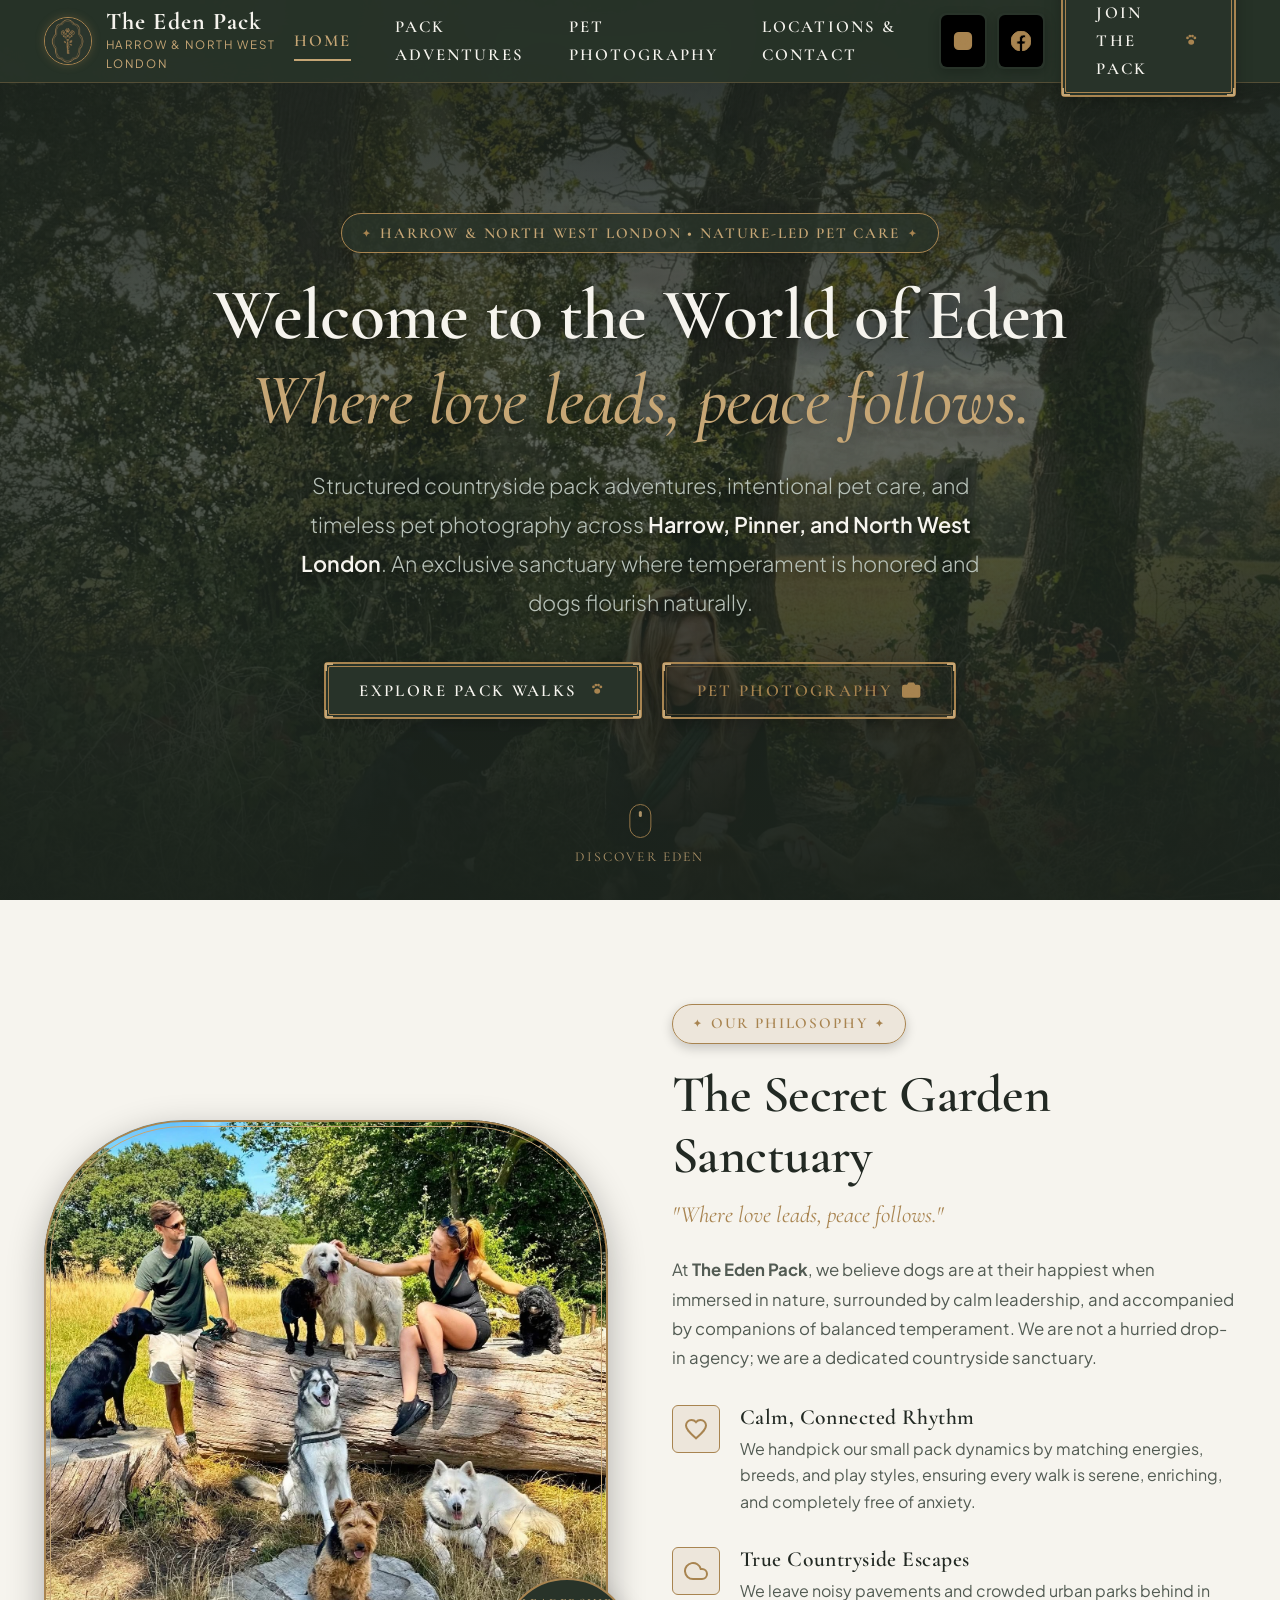
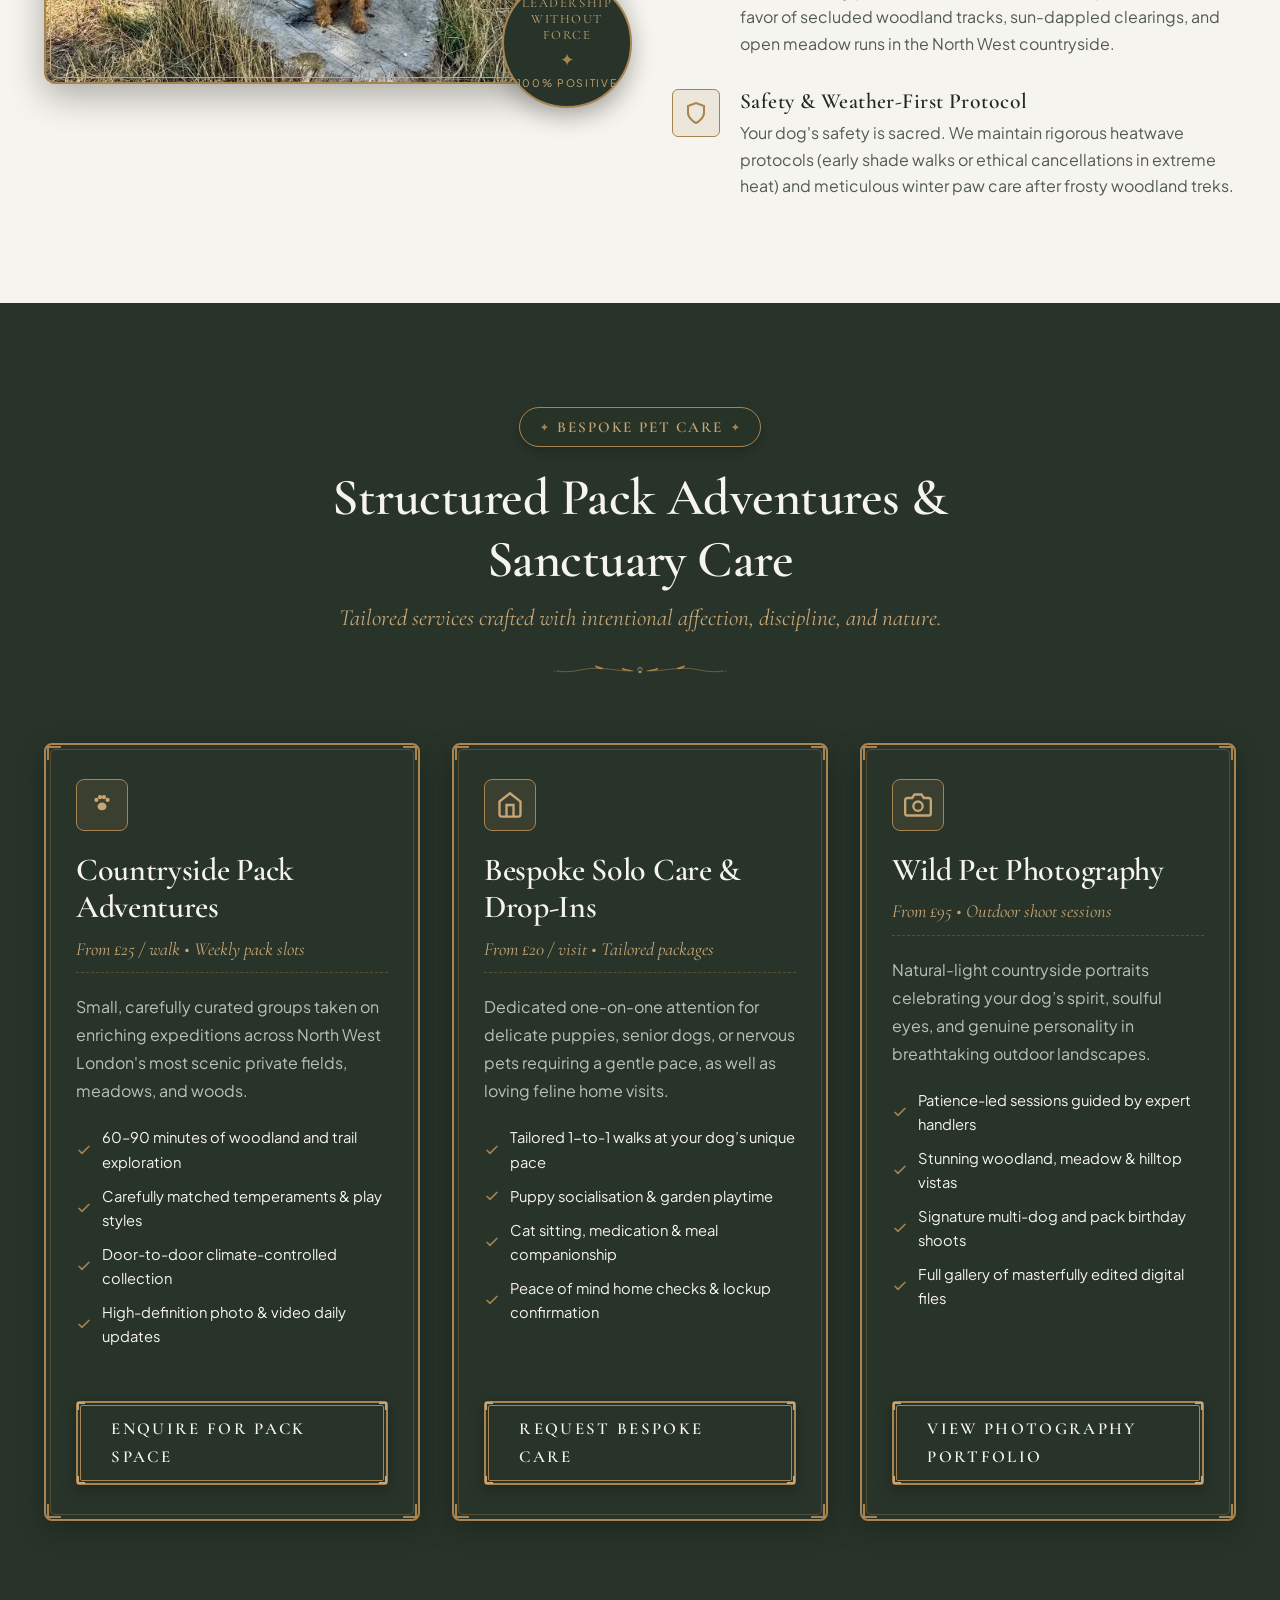
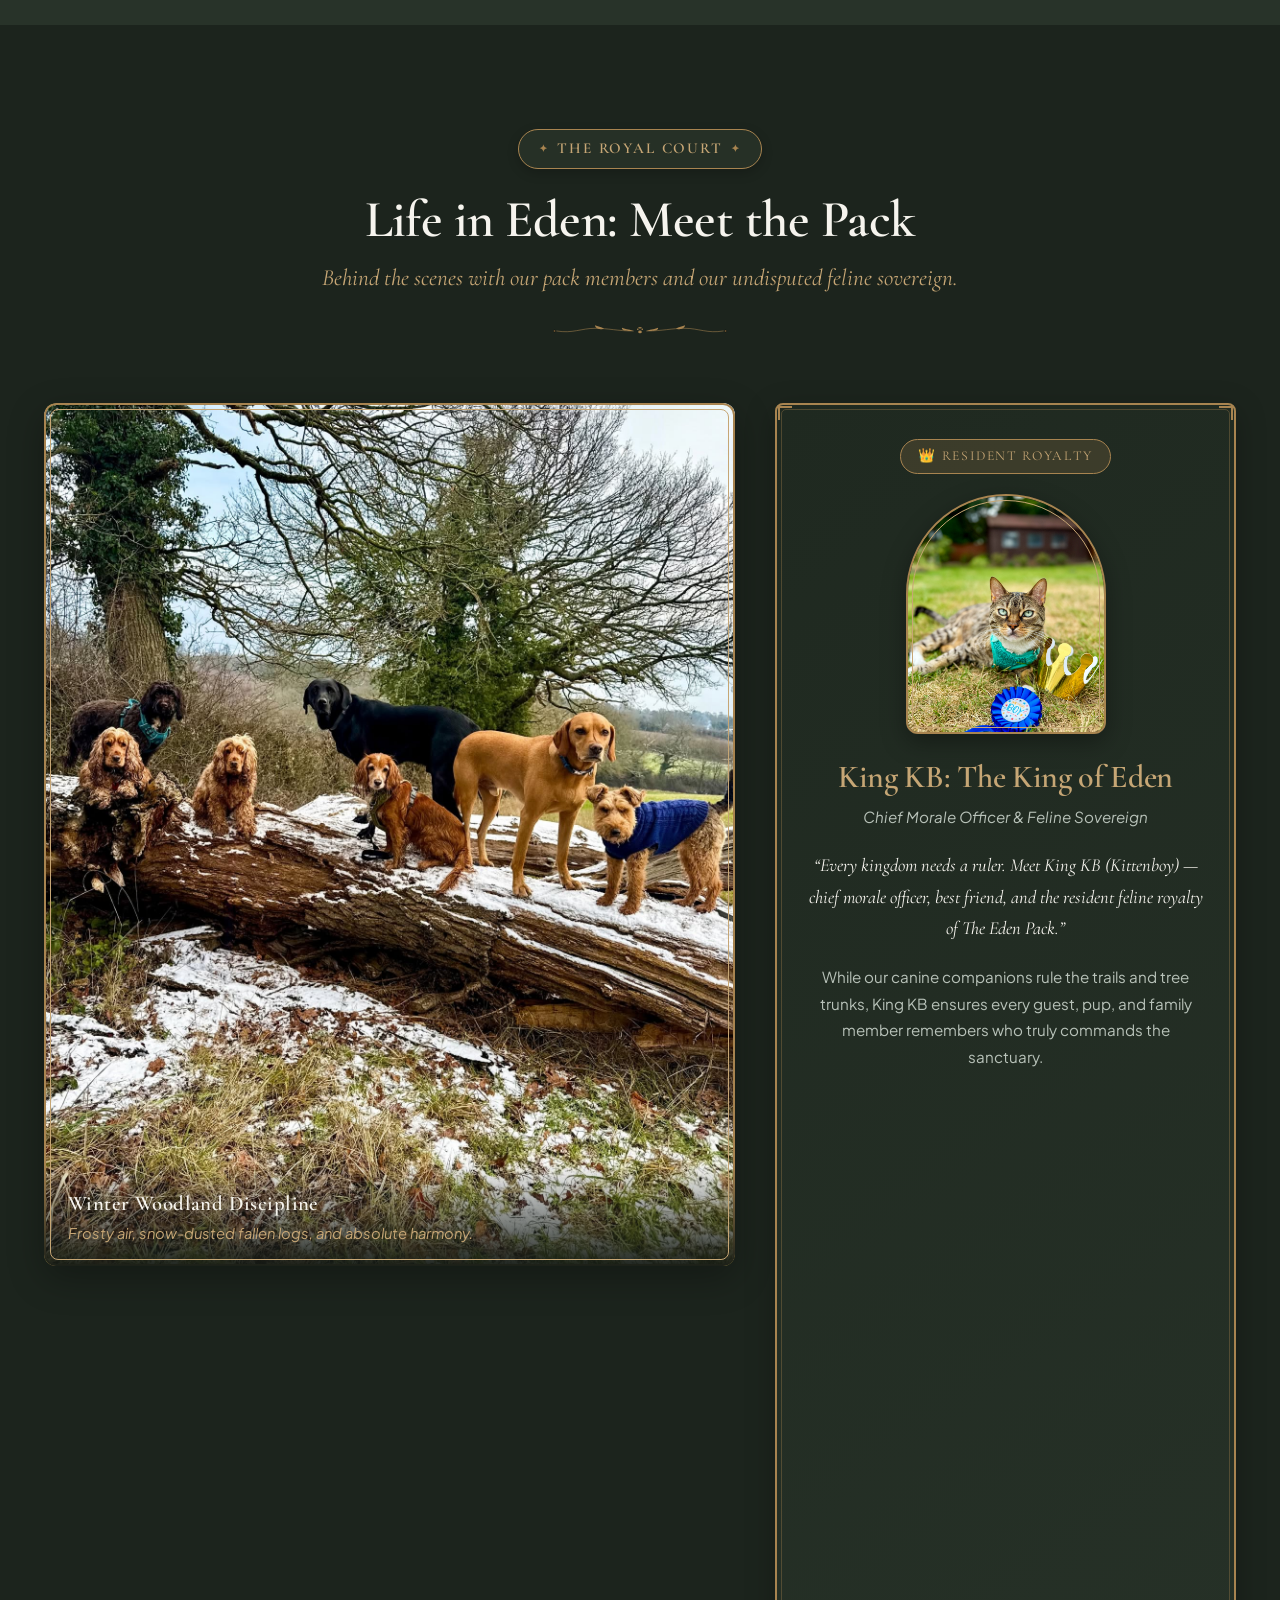
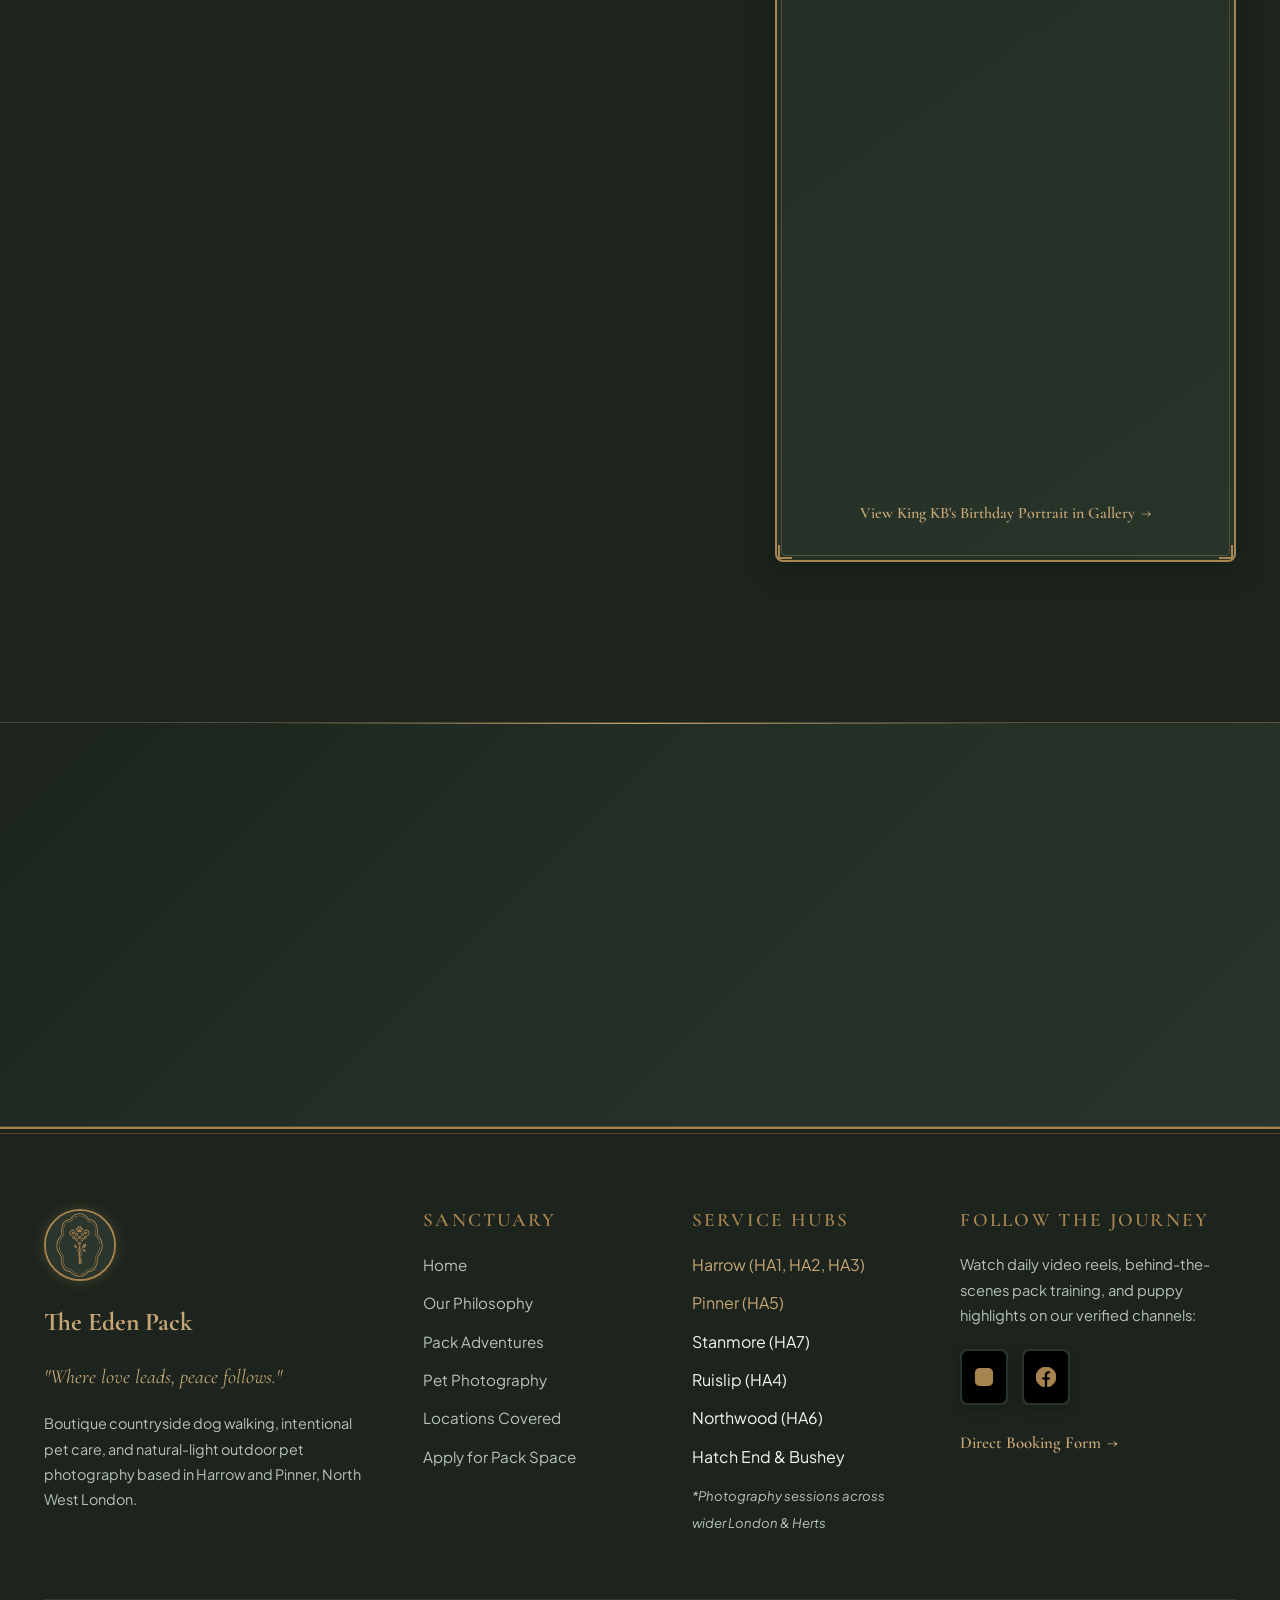
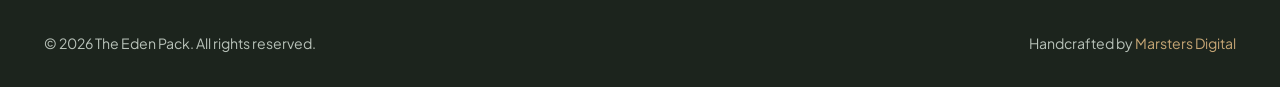
==== index.html @ 73988ddc "Initial build of The Eden Pack boutique website" ====
<!DOCTYPE html>
<html lang="en">
<head>
  <meta charset="UTF-8">
  <meta name="viewport" content="width=device-width, initial-scale=1.0">
  <title>The Eden Pack | Countryside Dog Walking & Pet Photography in Harrow & Pinner, London</title>
  <meta name="description" content="Boutique countryside dog walking, intentional pet care, and natural-light pet photography in Harrow, Pinner, and North West London. Where love leads, peace follows.">
  <meta name="keywords" content="dog walking harrow, pinner dog walking, countryside dog walking london, north west london pet care, pet photography harrow, the eden pack">
  <link rel="canonical" href="https://theedenpack.co.uk/">

  <!-- Open Graph / Social Meta -->
  <meta property="og:type" content="website">
  <meta property="og:title" content="The Eden Pack | Boutique Countryside Dog Walking & Pet Photography">
  <meta property="og:description" content="Nature-led countryside pack adventures and timeless pet photography across Harrow, Pinner, and North West London.">
  <meta property="og:image" content="Images/Hero%20Image.jpg">

  <!-- Favicon -->
  <link rel="icon" type="image/jpeg" href="Images/The%20Eden%20Pack%20Logo.jpg">

  <!-- Stylesheets -->
  <link rel="stylesheet" href="css/styles.css">

  <!-- Schema.org LocalBusiness Markup -->
  <script type="application/ld+json">
  {
    "@context": "https://schema.org",
    "@type": "LocalBusiness",
    "name": "The Eden Pack",
    "description": "Boutique Countryside Dog Walking, Intentional Pet Care & Pet Photography based in Harrow and Pinner, UK.",
    "image": "Images/The%20Eden%20Pack%20Logo.jpg",
    "areaServed": [
      { "@type": "AdministrativeArea", "name": "Harrow" },
      { "@type": "AdministrativeArea", "name": "Pinner" },
      { "@type": "AdministrativeArea", "name": "Stanmore" },
      { "@type": "AdministrativeArea", "name": "Ruislip" },
      { "@type": "AdministrativeArea", "name": "Northwood" }
    ],
    "address": {
      "@type": "PostalAddress",
      "addressLocality": "Harrow",
      "addressRegion": "Greater London",
      "addressCountry": "UK"
    },
    "priceRange": "££",
    "sameAs": [
      "https://www.instagram.com/the_eden_pack/",
      "https://www.facebook.com/profile.php?id=100083046473308"
    ]
  }
  </script>
</head>
<body>

  <!-- ========================================================================
       STICKY GLASSMORPHIC HEADER & NAVIGATION
       ======================================================================== -->
  <header class="header-eden">
    <div class="container header-container">
      <a href="index.html" class="brand-wrapper" aria-label="The Eden Pack Home">
        <div class="brand-logo-frame">
          <img src="Images/The%20Eden%20Pack%20Logo.jpg" alt="The Eden Pack Vintage Key Crest">
        </div>
        <div class="brand-text">
          <span class="brand-title">The Eden Pack</span>
          <span class="brand-subtitle">Harrow & North West London</span>
        </div>
      </a>

      <!-- Desktop Nav -->
      <nav class="nav-desktop" aria-label="Main Navigation">
        <a href="index.html" class="nav-link active">Home</a>
        <a href="index.html#services" class="nav-link">Pack Adventures</a>
        <a href="photography.html" class="nav-link">Pet Photography</a>
        <a href="contact.html" class="nav-link">Locations & Contact</a>
      </nav>

      <!-- Desktop Actions -->
      <div class="nav-actions">
        <div class="nav-socials">
          <a href="https://www.instagram.com/the_eden_pack/" target="_blank" rel="noopener noreferrer" class="social-crest-btn" aria-label="Follow The Eden Pack on Instagram">
            <svg class="crest-cartouche-outline" viewBox="0 0 48 56">
              <rect class="outer" x="2" y="2" width="44" height="52" rx="6" />
              <rect class="inner" x="5" y="5" width="38" height="46" rx="4" />
            </svg>
            <svg class="social-icon" viewBox="0 0 24 24" fill="none" stroke="currentColor" stroke-width="1.8">
              <rect x="2" y="2" width="20" height="20" rx="5" ry="5"></rect>
              <path d="M16 11.37A4 4 0 1 1 12.63 8 4 4 0 0 1 16 11.37z"></path>
              <line x1="17.5" y1="6.5" x2="17.51" y2="6.5"></line>
            </svg>
          </a>
          <a href="https://www.facebook.com/profile.php?id=100083046473308" target="_blank" rel="noopener noreferrer" class="social-crest-btn" aria-label="Visit The Eden Pack on Facebook">
            <svg class="crest-cartouche-outline" viewBox="0 0 48 56">
              <rect class="outer" x="2" y="2" width="44" height="52" rx="6" />
              <rect class="inner" x="5" y="5" width="38" height="46" rx="4" />
            </svg>
            <svg class="social-icon" viewBox="0 0 24 24" fill="currentColor">
              <path d="M24 12.073c0-6.627-5.373-12-12-12s-12 5.373-12 12c0 5.99 4.388 10.954 10.125 11.854v-8.385H7.078v-3.47h3.047V9.43c0-3.007 1.792-4.669 4.533-4.669 1.312 0 2.686.235 2.686.235v2.953H15.83c-1.491 0-1.956.925-1.956 1.874v2.25h3.328l-.532 3.47h-2.796v8.385C19.612 23.027 24 18.062 24 12.073z"/>
            </svg>
          </a>
        </div>

        <a href="contact.html" class="btn-eden-crest">
          <span class="crest-corner crest-corner--tl"></span>
          <span class="crest-corner crest-corner--tr"></span>
          <span class="crest-corner crest-corner--bl"></span>
          <span class="crest-corner crest-corner--br"></span>
          <span>Join the Pack</span>
          <svg class="crest-btn-icon" viewBox="0 0 100 100">
            <ellipse cx="50" cy="55" rx="16" ry="14" />
            <circle cx="30" cy="32" r="7.5" />
            <circle cx="43" cy="22" r="7.5" />
            <circle cx="57" cy="22" r="7.5" />
            <circle cx="70" cy="32" r="7.5" />
          </svg>
        </a>

        <!-- Mobile Trigger -->
        <button class="menu-toggle" aria-label="Open mobile navigation menu">
          <svg viewBox="0 0 24 24" fill="none" stroke="currentColor" stroke-width="2">
            <line x1="3" y1="6" x2="21" y2="6"></line>
            <line x1="3" y1="12" x2="21" y2="12"></line>
            <line x1="3" y1="18" x2="21" y2="18"></line>
          </svg>
        </button>
      </div>
    </div>
  </header>

  <!-- Mobile Drawer -->
  <div class="mobile-drawer" role="dialog" aria-modal="true" aria-label="Mobile Navigation">
    <button class="mobile-drawer-close" aria-label="Close menu">&times;</button>
    
    <div class="brand-logo-frame" style="width: 64px; height: 64px; margin-bottom: 1.5rem;">
      <img src="Images/The%20Eden%20Pack%20Logo.jpg" alt="The Eden Pack Crest">
    </div>

    <div class="mobile-nav-links">
      <a href="index.html" class="nav-link">Home</a>
      <a href="index.html#services" class="nav-link">Pack Adventures</a>
      <a href="photography.html" class="nav-link">Pet Photography</a>
      <a href="contact.html" class="nav-link">Locations & Contact</a>
    </div>

    <svg class="drawer-divider" viewBox="0 0 100 24">
      <path d="M10 12 L90 12 M50 4 L50 20" stroke="#A88450" stroke-width="1.5" />
    </svg>

    <a href="contact.html" class="btn-eden-crest">
      <span class="crest-corner crest-corner--tl"></span>
      <span class="crest-corner crest-corner--tr"></span>
      <span class="crest-corner crest-corner--bl"></span>
      <span class="crest-corner crest-corner--br"></span>
      <span>Apply for Pack Space</span>
    </a>

    <div class="mobile-drawer-socials">
      <a href="https://www.instagram.com/the_eden_pack/" target="_blank" rel="noopener noreferrer" class="social-crest-btn" aria-label="Instagram">
        <svg class="crest-cartouche-outline" viewBox="0 0 48 56">
          <rect class="outer" x="2" y="2" width="44" height="52" rx="6" />
          <rect class="inner" x="5" y="5" width="38" height="46" rx="4" />
        </svg>
        <svg class="social-icon" viewBox="0 0 24 24" fill="none" stroke="currentColor" stroke-width="1.8">
          <rect x="2" y="2" width="20" height="20" rx="5" ry="5"></rect>
          <path d="M16 11.37A4 4 0 1 1 12.63 8 4 4 0 0 1 16 11.37z"></path>
          <line x1="17.5" y1="6.5" x2="17.51" y2="6.5"></line>
        </svg>
      </a>
      <a href="https://www.facebook.com/profile.php?id=100083046473308" target="_blank" rel="noopener noreferrer" class="social-crest-btn" aria-label="Facebook">
        <svg class="crest-cartouche-outline" viewBox="0 0 48 56">
          <rect class="outer" x="2" y="2" width="44" height="52" rx="6" />
          <rect class="inner" x="5" y="5" width="38" height="46" rx="4" />
        </svg>
        <svg class="social-icon" viewBox="0 0 24 24" fill="currentColor">
          <path d="M24 12.073c0-6.627-5.373-12-12-12s-12 5.373-12 12c0 5.99 4.388 10.954 10.125 11.854v-8.385H7.078v-3.47h3.047V9.43c0-3.007 1.792-4.669 4.533-4.669 1.312 0 2.686.235 2.686.235v2.953H15.83c-1.491 0-1.956.925-1.956 1.874v2.25h3.328l-.532 3.47h-2.796v8.385C19.612 23.027 24 18.062 24 12.073z"/>
        </svg>
      </a>
    </div>
  </div>

  <!-- ========================================================================
       HERO SECTION (Featuring Hero Image.jpg)
       ======================================================================== -->
  <section class="hero-home" aria-label="Hero Introduction">
    <div class="hero-bg-media">
      <img src="Images/Hero%20Image.jpg" alt="The Eden Pack handler sitting in sunlit woodland surrounded by obedient dogs">
    </div>
    <div class="hero-overlay"></div>

    <div class="container hero-content">
      <div class="eyebrow-badge reveal">
        Harrow & North West London • Nature-Led Pet Care
      </div>

      <h1 class="hero-headline reveal reveal-delay-1">
        Welcome to the World of Eden
        <span class="gold-emphasis serif-italic">Where love leads, peace follows.</span>
      </h1>

      <p class="hero-subheadline reveal reveal-delay-2">
        Structured countryside pack adventures, intentional pet care, and timeless pet photography across <strong>Harrow, Pinner, and North West London</strong>. An exclusive sanctuary where temperament is honored and dogs flourish naturally.
      </p>

      <div class="hero-cta-group reveal reveal-delay-3">
        <a href="#services" class="btn-eden-crest">
          <span class="crest-corner crest-corner--tl"></span>
          <span class="crest-corner crest-corner--tr"></span>
          <span class="crest-corner crest-corner--bl"></span>
          <span class="crest-corner crest-corner--br"></span>
          <span>Explore Pack Walks</span>
          <svg class="crest-btn-icon" viewBox="0 0 100 100">
            <ellipse cx="50" cy="55" rx="16" ry="14" />
            <circle cx="30" cy="32" r="7.5" />
            <circle cx="43" cy="22" r="7.5" />
            <circle cx="57" cy="22" r="7.5" />
            <circle cx="70" cy="32" r="7.5" />
          </svg>
        </a>

        <a href="photography.html" class="btn-eden-crest btn-eden-crest--secondary">
          <span class="crest-corner crest-corner--tl"></span>
          <span class="crest-corner crest-corner--tr"></span>
          <span class="crest-corner crest-corner--bl"></span>
          <span class="crest-corner crest-corner--br"></span>
          <span>Pet Photography</span>
          <svg class="crest-btn-icon" viewBox="0 0 24 24" fill="none" stroke="currentColor" stroke-width="2">
            <path d="M23 19a2 2 0 0 1-2 2H3a2 2 0 0 1-2-2V8a2 2 0 0 1 2-2h4l2-3h6l2 3h4a2 2 0 0 1 2 2z"></path>
            <circle cx="12" cy="13" r="4"></circle>
          </svg>
        </a>
      </div>
    </div>

    <a href="#ethos" class="hero-scroll-cue" aria-label="Scroll down to explore">
      <div class="scroll-mouse">
        <div class="scroll-wheel"></div>
      </div>
      <span>Discover Eden</span>
    </a>
  </section>

  <!-- ========================================================================
       THE EDEN ETHOS: "LEADERSHIP WITHOUT FORCE"
       ======================================================================== -->
  <section id="ethos" class="section section-parchment" aria-label="Philosophy and Ethos">
    <div class="container">
      <div class="ethos-grid">
        
        <!-- Visual Column -->
        <div class="ethos-visual reveal">
          <div class="frame-eden-crest frame-eden-arch">
            <img src="Images/518411578_737849145659961_6375982910332599698_n.jpg" alt="Handlers resting with pack on a fallen tree trunk in open countryside meadow">
          </div>
          <div class="ethos-stamp-badge">
            <span class="stamp-text">Leadership Without Force</span>
            <span style="color: var(--gold-primary); font-size: 1.1rem; margin-top: 2px;">✦</span>
            <span style="font-size: 0.65rem; letter-spacing: 0.16em; text-transform: uppercase;">100% Positive</span>
          </div>
        </div>

        <!-- Narrative Column -->
        <div class="ethos-content reveal reveal-delay-1">
          <div class="eyebrow-badge" style="background: rgba(168, 132, 80, 0.12); color: var(--gold-primary);">
            Our Philosophy
          </div>
          <h2>The Secret Garden Sanctuary</h2>
          <p class="section-tagline">"Where love leads, peace follows."</p>

          <p style="margin-top: 1.25rem;">
            At <strong>The Eden Pack</strong>, we believe dogs are at their happiest when immersed in nature, surrounded by calm leadership, and accompanied by companions of balanced temperament. We are not a hurried drop-in agency; we are a dedicated countryside sanctuary.
          </p>

          <div class="ethos-pillars">
            <div class="pillar-item">
              <div class="pillar-icon-box">
                <svg viewBox="0 0 24 24" fill="none" stroke="currentColor" stroke-width="2">
                  <path d="M12 21.35l-1.45-1.32C5.4 15.36 2 12.28 2 8.5 2 5.42 4.42 3 7.5 3c1.74 0 3.41.81 4.5 2.09C13.09 3.81 14.76 3 16.5 3 19.58 3 22 5.42 22 8.5c0 3.78-3.4 6.86-8.55 11.54L12 21.35z"></path>
                </svg>
              </div>
              <div class="pillar-body">
                <h4>Calm, Connected Rhythm</h4>
                <p>We handpick our small pack dynamics by matching energies, breeds, and play styles, ensuring every walk is serene, enriching, and completely free of anxiety.</p>
              </div>
            </div>

            <div class="pillar-item">
              <div class="pillar-icon-box">
                <svg viewBox="0 0 24 24" fill="none" stroke="currentColor" stroke-width="2">
                  <path d="M18 10h-1.26A8 8 0 1 0 9 20h9a5 5 0 0 0 0-10z"></path>
                </svg>
              </div>
              <div class="pillar-body">
                <h4>True Countryside Escapes</h4>
                <p>We leave noisy pavements and crowded urban parks behind in favor of secluded woodland tracks, sun-dappled clearings, and open meadow runs in the North West countryside.</p>
              </div>
            </div>

            <div class="pillar-item">
              <div class="pillar-icon-box">
                <svg viewBox="0 0 24 24" fill="none" stroke="currentColor" stroke-width="2">
                  <path d="M12 22s8-4 8-10V5l-8-3-8 3v7c0 6 8 10 8 10z"></path>
                </svg>
              </div>
              <div class="pillar-body">
                <h4>Safety & Weather-First Protocol</h4>
                <p>Your dog's safety is sacred. We maintain rigorous heatwave protocols (early shade walks or ethical cancellations in extreme heat) and meticulous winter paw care after frosty woodland treks.</p>
              </div>
            </div>
          </div>
        </div>

      </div>
    </div>
  </section>

  <!-- ========================================================================
       SERVICES SECTION (#services)
       ======================================================================== -->
  <section id="services" class="section section-dark" aria-label="Services Offered">
    <div class="container">
      <div class="section-header reveal">
        <div class="eyebrow-badge">Bespoke Pet Care</div>
        <h2>Structured Pack Adventures & Sanctuary Care</h2>
        <p class="section-tagline">Tailored services crafted with intentional affection, discipline, and nature.</p>
        <img src="assets/botanical-divider.svg" alt="Botanical flourish" class="divider-flourish">
      </div>

      <div class="services-grid">
        
        <!-- Card 1: Countryside Pack Adventures -->
        <div class="card-eden-crest service-card reveal">
          <span class="card-corner card-corner--tl"></span>
          <span class="card-corner card-corner--tr"></span>
          <span class="card-corner card-corner--bl"></span>
          <span class="card-corner card-corner--br"></span>

          <div class="service-card-header">
            <div class="service-card-icon">
              <svg viewBox="0 0 100 100" fill="currentColor">
                <ellipse cx="50" cy="55" rx="16" ry="14" />
                <circle cx="30" cy="32" r="7.5" />
                <circle cx="43" cy="22" r="7.5" />
                <circle cx="57" cy="22" r="7.5" />
                <circle cx="70" cy="32" r="7.5" />
              </svg>
            </div>
            <h3>Countryside Pack Adventures</h3>
            <span class="service-price-tag">From £25 / walk • Weekly pack slots</span>
          </div>

          <div class="service-card-body">
            <p>
              Small, carefully curated groups taken on enriching expeditions across North West London's most scenic private fields, meadows, and woods.
            </p>
            <ul class="service-feature-list">
              <li>
                <svg viewBox="0 0 24 24" fill="none" stroke="currentColor" stroke-width="2.5"><polyline points="20 6 9 17 4 12"></polyline></svg>
                <span>60–90 minutes of woodland and trail exploration</span>
              </li>
              <li>
                <svg viewBox="0 0 24 24" fill="none" stroke="currentColor" stroke-width="2.5"><polyline points="20 6 9 17 4 12"></polyline></svg>
                <span>Carefully matched temperaments & play styles</span>
              </li>
              <li>
                <svg viewBox="0 0 24 24" fill="none" stroke="currentColor" stroke-width="2.5"><polyline points="20 6 9 17 4 12"></polyline></svg>
                <span>Door-to-door climate-controlled collection</span>
              </li>
              <li>
                <svg viewBox="0 0 24 24" fill="none" stroke="currentColor" stroke-width="2.5"><polyline points="20 6 9 17 4 12"></polyline></svg>
                <span>High-definition photo & video daily updates</span>
              </li>
            </ul>
          </div>

          <div class="service-card-footer">
            <a href="contact.html?service=walking" class="btn-eden-crest">
              <span class="crest-corner crest-corner--tl"></span>
              <span class="crest-corner crest-corner--tr"></span>
              <span class="crest-corner crest-corner--bl"></span>
              <span class="crest-corner crest-corner--br"></span>
              <span>Enquire For Pack Space</span>
            </a>
          </div>
        </div>

        <!-- Card 2: Bespoke Solo Walks & Pet Care -->
        <div class="card-eden-crest service-card reveal reveal-delay-1">
          <span class="card-corner card-corner--tl"></span>
          <span class="card-corner card-corner--tr"></span>
          <span class="card-corner card-corner--bl"></span>
          <span class="card-corner card-corner--br"></span>

          <div class="service-card-header">
            <div class="service-card-icon">
              <svg viewBox="0 0 24 24" fill="none" stroke="currentColor" stroke-width="2">
                <path d="M3 9l9-7 9 7v11a2 2 0 0 1-2 2H5a2 2 0 0 1-2-2z"></path>
                <polyline points="9 22 9 12 15 12 15 22"></polyline>
              </svg>
            </div>
            <h3>Bespoke Solo Care & Drop-Ins</h3>
            <span class="service-price-tag">From £20 / visit • Tailored packages</span>
          </div>

          <div class="service-card-body">
            <p>
              Dedicated one-on-one attention for delicate puppies, senior dogs, or nervous pets requiring a gentle pace, as well as loving feline home visits.
            </p>
            <ul class="service-feature-list">
              <li>
                <svg viewBox="0 0 24 24" fill="none" stroke="currentColor" stroke-width="2.5"><polyline points="20 6 9 17 4 12"></polyline></svg>
                <span>Tailored 1-to-1 walks at your dog’s unique pace</span>
              </li>
              <li>
                <svg viewBox="0 0 24 24" fill="none" stroke="currentColor" stroke-width="2.5"><polyline points="20 6 9 17 4 12"></polyline></svg>
                <span>Puppy socialisation & garden playtime</span>
              </li>
              <li>
                <svg viewBox="0 0 24 24" fill="none" stroke="currentColor" stroke-width="2.5"><polyline points="20 6 9 17 4 12"></polyline></svg>
                <span>Cat sitting, medication & meal companionship</span>
              </li>
              <li>
                <svg viewBox="0 0 24 24" fill="none" stroke="currentColor" stroke-width="2.5"><polyline points="20 6 9 17 4 12"></polyline></svg>
                <span>Peace of mind home checks & lockup confirmation</span>
              </li>
            </ul>
          </div>

          <div class="service-card-footer">
            <a href="contact.html?service=walking" class="btn-eden-crest">
              <span class="crest-corner crest-corner--tl"></span>
              <span class="crest-corner crest-corner--tr"></span>
              <span class="crest-corner crest-corner--bl"></span>
              <span class="crest-corner crest-corner--br"></span>
              <span>Request Bespoke Care</span>
            </a>
          </div>
        </div>

        <!-- Card 3: Wild Pet Photography -->
        <div class="card-eden-crest service-card reveal reveal-delay-2">
          <span class="card-corner card-corner--tl"></span>
          <span class="card-corner card-corner--tr"></span>
          <span class="card-corner card-corner--bl"></span>
          <span class="card-corner card-corner--br"></span>

          <div class="service-card-header">
            <div class="service-card-icon">
              <svg viewBox="0 0 24 24" fill="none" stroke="currentColor" stroke-width="2">
                <path d="M23 19a2 2 0 0 1-2 2H3a2 2 0 0 1-2-2V8a2 2 0 0 1 2-2h4l2-3h6l2 3h4a2 2 0 0 1 2 2z"></path>
                <circle cx="12" cy="13" r="4"></circle>
              </svg>
            </div>
            <h3>Wild Pet Photography</h3>
            <span class="service-price-tag">From £95 • Outdoor shoot sessions</span>
          </div>

          <div class="service-card-body">
            <p>
              Natural-light countryside portraits celebrating your dog’s spirit, soulful eyes, and genuine personality in breathtaking outdoor landscapes.
            </p>
            <ul class="service-feature-list">
              <li>
                <svg viewBox="0 0 24 24" fill="none" stroke="currentColor" stroke-width="2.5"><polyline points="20 6 9 17 4 12"></polyline></svg>
                <span>Patience-led sessions guided by expert handlers</span>
              </li>
              <li>
                <svg viewBox="0 0 24 24" fill="none" stroke="currentColor" stroke-width="2.5"><polyline points="20 6 9 17 4 12"></polyline></svg>
                <span>Stunning woodland, meadow & hilltop vistas</span>
              </li>
              <li>
                <svg viewBox="0 0 24 24" fill="none" stroke="currentColor" stroke-width="2.5"><polyline points="20 6 9 17 4 12"></polyline></svg>
                <span>Signature multi-dog and pack birthday shoots</span>
              </li>
              <li>
                <svg viewBox="0 0 24 24" fill="none" stroke="currentColor" stroke-width="2.5"><polyline points="20 6 9 17 4 12"></polyline></svg>
                <span>Full gallery of masterfully edited digital files</span>
              </li>
            </ul>
          </div>

          <div class="service-card-footer">
            <a href="photography.html" class="btn-eden-crest">
              <span class="crest-corner crest-corner--tl"></span>
              <span class="crest-corner crest-corner--tr"></span>
              <span class="crest-corner crest-corner--bl"></span>
              <span class="crest-corner crest-corner--br"></span>
              <span>View Photography Portfolio</span>
            </a>
          </div>
        </div>

      </div>
    </div>
  </section>

  <!-- ========================================================================
       LIFE IN EDEN & THE ROYAL COURT ("MEET THE PACK")
       ======================================================================== -->
  <section class="section section-deeper" aria-label="Meet The Pack and King KB">
    <div class="container">
      <div class="section-header reveal">
        <div class="eyebrow-badge">The Royal Court</div>
        <h2>Life in Eden: Meet the Pack</h2>
        <p class="section-tagline">Behind the scenes with our pack members and our undisputed feline sovereign.</p>
        <img src="assets/botanical-divider.svg" alt="Botanical flourish" class="divider-flourish">
      </div>

      <div class="pack-showcase-grid">
        
        <!-- Left: Pack Photography Grid -->
        <div class="pack-gallery-col">
          <div class="frame-eden-crest showcase-card reveal">
            <img src="Images/612386285_18037992959732883_2478365911388580206_n.jpg" alt="Winter wonderland countryside walk with dogs posed calmly on snow-covered fallen tree">
            <div class="caption-bar">
              <h4>Winter Woodland Discipline</h4>
              <p>Frosty air, snow-dusted fallen logs, and absolute harmony.</p>
            </div>
          </div>

          <div class="frame-eden-crest showcase-card reveal reveal-delay-1">
            <img src="Images/618123800_18038716250732883_6383195441002680751_n.jpg" alt="The pack lined up on a green hill at sunset overlooking London skyline and Wembley arch">
            <div class="caption-bar">
              <h4>Hilltop Horizons Over London</h4>
              <p>Overlooking the capital skyline from peaceful North West ridges.</p>
            </div>
          </div>
        </div>

        <!-- Right: King KB Spotlight Card -->
        <div class="card-eden-crest king-kb-card reveal reveal-delay-2">
          <span class="card-corner card-corner--tl"></span>
          <span class="card-corner card-corner--tr"></span>
          <span class="card-corner card-corner--bl"></span>
          <span class="card-corner card-corner--br"></span>

          <div class="king-kb-crown-badge">
            <span>👑 Resident Royalty</span>
          </div>

          <div class="king-kb-portrait-frame">
            <img src="Images/711729698_18055855388732883_1457617714620055474_n.jpg" alt="King KB the cat lying in the grass wearing a gold crown and birthday rosette">
          </div>

          <h3 style="color: var(--gold-light); margin-bottom: 0.5rem;">King KB: The King of Eden</h3>
          <p style="color: var(--text-muted-light); font-size: 0.95rem; margin-bottom: 1.25rem;">
            <em>Chief Morale Officer & Feline Sovereign</em>
          </p>

          <p class="king-kb-quote">
            “Every kingdom needs a ruler. Meet King KB (Kittenboy) — chief morale officer, best friend, and the resident feline royalty of The Eden Pack.”
          </p>

          <p style="font-size: 0.95rem; color: var(--text-muted-light); margin-bottom: 1.5rem;">
            While our canine companions rule the trails and tree trunks, King KB ensures every guest, pup, and family member remembers who truly commands the sanctuary.
          </p>

          <div style="margin-top: auto; width: 100%;">
            <a href="photography.html" class="link-eden link-eden-light">
              <span>View King KB's Birthday Portrait in Gallery</span>
              <span>→</span>
            </a>
          </div>
        </div>

      </div>
    </div>
  </section>

  <!-- ========================================================================
       SOCIAL COMMUNITY BANNER
       ======================================================================== -->
  <section class="community-banner" aria-label="Social Community">
    <div class="container reveal">
      <div class="eyebrow-badge">Daily Pack Adventures</div>
      <h2>Follow the Pack on Instagram & Facebook</h2>
      <p class="section-tagline">Join our community of over 9,200+ followers for daily video reels, outtakes, and woodland stories.</p>

      <div class="community-badges-row">
        <a href="https://www.instagram.com/the_eden_pack/" target="_blank" rel="noopener noreferrer" class="community-pill">
          <svg viewBox="0 0 24 24" fill="none" stroke="currentColor" stroke-width="1.8">
            <rect x="2" y="2" width="20" height="20" rx="5" ry="5"></rect>
            <path d="M16 11.37A4 4 0 1 1 12.63 8 4 4 0 0 1 16 11.37z"></path>
            <line x1="17.5" y1="6.5" x2="17.51" y2="6.5"></line>
          </svg>
          <span>Instagram: @the_eden_pack</span>
        </a>

        <a href="https://www.facebook.com/profile.php?id=100083046473308" target="_blank" rel="noopener noreferrer" class="community-pill">
          <svg viewBox="0 0 24 24" fill="currentColor">
            <path d="M24 12.073c0-6.627-5.373-12-12-12s-12 5.373-12 12c0 5.99 4.388 10.954 10.125 11.854v-8.385H7.078v-3.47h3.047V9.43c0-3.007 1.792-4.669 4.533-4.669 1.312 0 2.686.235 2.686.235v2.953H15.83c-1.491 0-1.956.925-1.956 1.874v2.25h3.328l-.532 3.47h-2.796v8.385C19.612 23.027 24 18.062 24 12.073z"/>
          </svg>
          <span>Facebook: The Eden Pack</span>
        </a>
      </div>
    </div>
  </section>

  <!-- ========================================================================
       GLOBAL FOOTER
       ======================================================================== -->
  <footer class="footer-eden">
    <div class="container">
      <div class="footer-grid">
        
        <!-- Col 1: Brand & Crest -->
        <div class="footer-brand-crest">
          <div class="footer-crest-logo">
            <img src="Images/The%20Eden%20Pack%20Logo.jpg" alt="The Eden Pack Emblem">
          </div>
          <span style="font-family: var(--font-serif); font-size: 1.6rem; font-weight: 700; color: var(--gold-light);">The Eden Pack</span>
          <p class="footer-tagline">"Where love leads, peace follows."</p>
          <p style="font-size: 0.9rem; color: var(--text-muted-light);">
            Boutique countryside dog walking, intentional pet care, and natural-light outdoor pet photography based in Harrow and Pinner, North West London.
          </p>
        </div>

        <!-- Col 2: Navigation Links -->
        <div>
          <h4 class="footer-heading">Sanctuary</h4>
          <ul class="footer-links">
            <li><a href="index.html">Home</a></li>
            <li><a href="index.html#ethos">Our Philosophy</a></li>
            <li><a href="index.html#services">Pack Adventures</a></li>
            <li><a href="photography.html">Pet Photography</a></li>
            <li><a href="contact.html">Locations Covered</a></li>
            <li><a href="contact.html">Apply for Pack Space</a></li>
          </ul>
        </div>

        <!-- Col 3: Service Zones -->
        <div>
          <h4 class="footer-heading">Service Hubs</h4>
          <ul class="footer-links">
            <li><span style="color: var(--gold-light);">Harrow (HA1, HA2, HA3)</span></li>
            <li><span style="color: var(--gold-light);">Pinner (HA5)</span></li>
            <li><span>Stanmore (HA7)</span></li>
            <li><span>Ruislip (HA4)</span></li>
            <li><span>Northwood (HA6)</span></li>
            <li><span>Hatch End & Bushey</span></li>
            <li><span style="font-size: 0.82rem; font-style: italic; color: var(--text-muted-light);">*Photography sessions across wider London & Herts</span></li>
          </ul>
        </div>

        <!-- Col 4: Social & Inquiries -->
        <div>
          <h4 class="footer-heading">Follow The Journey</h4>
          <p style="font-size: 0.92rem; color: var(--text-muted-light); margin-bottom: 1.25rem;">
            Watch daily video reels, behind-the-scenes pack training, and puppy highlights on our verified channels:
          </p>

          <div class="footer-social-row">
            <a href="https://www.instagram.com/the_eden_pack/" target="_blank" rel="noopener noreferrer" class="social-crest-btn" aria-label="The Eden Pack Instagram">
              <svg class="crest-cartouche-outline" viewBox="0 0 48 56">
                <rect class="outer" x="2" y="2" width="44" height="52" rx="6" />
                <rect class="inner" x="5" y="5" width="38" height="46" rx="4" />
              </svg>
              <svg class="social-icon" viewBox="0 0 24 24" fill="none" stroke="currentColor" stroke-width="1.8">
                <rect x="2" y="2" width="20" height="20" rx="5" ry="5"></rect>
                <path d="M16 11.37A4 4 0 1 1 12.63 8 4 4 0 0 1 16 11.37z"></path>
                <line x1="17.5" y1="6.5" x2="17.51" y2="6.5"></line>
              </svg>
            </a>
            <a href="https://www.facebook.com/profile.php?id=100083046473308" target="_blank" rel="noopener noreferrer" class="social-crest-btn" aria-label="The Eden Pack Facebook">
              <svg class="crest-cartouche-outline" viewBox="0 0 48 56">
                <rect class="outer" x="2" y="2" width="44" height="52" rx="6" />
                <rect class="inner" x="5" y="5" width="38" height="46" rx="4" />
              </svg>
              <svg class="social-icon" viewBox="0 0 24 24" fill="currentColor">
                <path d="M24 12.073c0-6.627-5.373-12-12-12s-12 5.373-12 12c0 5.99 4.388 10.954 10.125 11.854v-8.385H7.078v-3.47h3.047V9.43c0-3.007 1.792-4.669 4.533-4.669 1.312 0 2.686.235 2.686.235v2.953H15.83c-1.491 0-1.956.925-1.956 1.874v2.25h3.328l-.532 3.47h-2.796v8.385C19.612 23.027 24 18.062 24 12.073z"/>
              </svg>
            </a>
          </div>

          <div style="margin-top: 1.5rem;">
            <a href="contact.html" class="link-eden link-eden-light" style="font-size: 1.05rem;">
              <span>Direct Booking Form</span>
              <span>→</span>
            </a>
          </div>
        </div>

      </div>

      <!-- Sub-Footer -->
      <div class="footer-bottom">
        <div>
          © 2026 The Eden Pack. All rights reserved.
        </div>
        <div>
          Handcrafted by <a href="https://marstersdigital.co.uk" target="_blank" rel="noopener noreferrer">Marsters Digital</a>
        </div>
      </div>
    </div>
  </footer>

  <!-- Scripts -->
  <script src="js/main.js"></script>
</body>
</html>
---- css/styles.css ----
/* ==========================================================================
   THE EDEN PACK - MAIN STYLESHEET
   Boutique Countryside Dog Walking, Intentional Pet Care & Pet Photography
   ========================================================================== */

@import url('https://fonts.googleapis.com/css2?family=Cormorant+Garamond:ital,wght@0,500;0,600;0,700;1,400;1,500;1,600;1,700&family=Plus+Jakarta+Sans:ital,wght@0,300;0,400;0,500;0,600;0,700;1,400&display=swap');
@import url('crest.css');

/* ==========================================================================
   RESET & FOUNDATIONS
   ========================================================================== */
*, *::before, *::after {
  box-sizing: border-box;
  margin: 0;
  padding: 0;
}

html {
  font-size: 16px;
  scroll-behavior: smooth;
  scroll-padding-top: 5.5rem;
  -webkit-font-smoothing: antialiased;
  -moz-osx-font-smoothing: grayscale;
}

body {
  font-family: var(--font-sans);
  background-color: var(--bg-eden-dark);
  color: var(--text-light);
  line-height: 1.65;
  overflow-x: hidden;
}

img {
  max-width: 100%;
  height: auto;
  display: block;
}

button, input, textarea, select {
  font: inherit;
}

a {
  color: inherit;
  text-decoration: none;
}

/* ==========================================================================
   TYPOGRAPHY
   ========================================================================== */
h1, h2, h3, h4, h5, h6 {
  font-family: var(--font-serif);
  font-weight: 600;
  line-height: 1.18;
  letter-spacing: -0.01em;
}

h1 {
  font-size: clamp(2.5rem, 5vw + 1rem, 4.5rem);
  font-weight: 600;
}

h2 {
  font-size: clamp(2rem, 3.5vw + 0.5rem, 3.25rem);
}

h3 {
  font-size: clamp(1.4rem, 2vw + 0.5rem, 2rem);
}

h4 {
  font-size: 1.3rem;
  letter-spacing: 0.02em;
}

p {
  font-size: 1.05rem;
  line-height: 1.75;
}

.serif-italic {
  font-family: var(--font-serif);
  font-style: italic;
  font-weight: 500;
}

.text-gold {
  color: var(--gold-light);
}

.text-gold-primary {
  color: var(--gold-primary);
}

.eyebrow-badge {
  display: inline-flex;
  align-items: center;
  gap: 0.5rem;
  padding: 0.4rem 1.25rem;
  background-color: rgba(40, 51, 41, 0.85);
  border: 1px solid var(--gold-primary);
  border-radius: 999px;
  color: var(--gold-light);
  font-family: var(--font-serif);
  font-size: 0.95rem;
  font-weight: 600;
  letter-spacing: 0.12em;
  text-transform: uppercase;
  margin-bottom: 1.25rem;
  box-shadow: 0 4px 12px rgba(0, 0, 0, 0.2);
}

.eyebrow-badge::before,
.eyebrow-badge::after {
  content: "✦";
  font-size: 0.65rem;
  color: var(--gold-primary);
}

.section-tagline {
  font-family: var(--font-serif);
  font-size: clamp(1.15rem, 1.5vw + 0.5rem, 1.45rem);
  font-style: italic;
  color: var(--gold-light);
  margin-top: 0.5rem;
}

/* ==========================================================================
   LAYOUT CONTAINERS & SECTIONS
   ========================================================================== */
.container {
  width: 100%;
  max-width: 1240px;
  margin-left: auto;
  margin-right: auto;
  padding-left: 1.5rem;
  padding-right: 1.5rem;
}

.container-narrow {
  max-width: 960px;
}

.section {
  position: relative;
  padding: 6.5rem 0;
}

.section-dark {
  background-color: var(--bg-eden-dark);
  color: var(--text-light);
}

.section-deeper {
  background-color: var(--bg-eden-deeper);
  color: var(--text-light);
}

.section-parchment {
  background-color: var(--bg-parchment);
  color: var(--text-dark);
}

.section-parchment p {
  color: var(--text-muted-dark);
}

.section-parchment .section-tagline {
  color: var(--gold-primary);
}

.section-header {
  text-align: center;
  max-width: 780px;
  margin: 0 auto 3.75rem auto;
}

.section-header .divider-flourish {
  width: 180px;
  height: 24px;
  margin: 1.25rem auto 0 auto;
}

/* ==========================================================================
   GLOBAL HEADER & NAVIGATION
   ========================================================================== */
.header-eden {
  position: fixed;
  top: 0;
  left: 0;
  width: 100%;
  z-index: 1000;
  background: rgba(40, 51, 41, 0.94);
  backdrop-filter: blur(14px);
  -webkit-backdrop-filter: blur(14px);
  border-bottom: 1px solid var(--gold-muted);
  transition: var(--transition-smooth);
}

.header-eden.scrolled {
  background: rgba(28, 36, 29, 0.98);
  box-shadow: 0 10px 30px rgba(0, 0, 0, 0.4);
}

.header-container {
  display: flex;
  align-items: center;
  justify-content: space-between;
  height: 82px;
}

.brand-wrapper {
  display: flex;
  align-items: center;
  gap: 0.85rem;
  text-decoration: none;
}

.brand-logo-frame {
  position: relative;
  width: 48px;
  height: 48px;
  border-radius: 50%;
  border: 1.5px solid var(--gold-primary);
  overflow: hidden;
  box-shadow: 0 0 10px rgba(168, 132, 80, 0.3);
  background-color: var(--bg-eden-dark);
  flex-shrink: 0;
}

.brand-logo-frame img {
  width: 100%;
  height: 100%;
  object-fit: cover;
}

.brand-text {
  display: flex;
  flex-direction: column;
}

.brand-title {
  font-family: var(--font-serif);
  font-size: 1.5rem;
  font-weight: 700;
  letter-spacing: 0.05em;
  color: var(--text-light);
  line-height: 1.1;
}

.brand-subtitle {
  font-family: var(--font-sans);
  font-size: 0.72rem;
  letter-spacing: 0.16em;
  text-transform: uppercase;
  color: var(--gold-light);
}

/* Desktop Navigation */
.nav-desktop {
  display: flex;
  align-items: center;
  gap: 1.25rem;
}

.nav-actions {
  display: flex;
  align-items: center;
  gap: 1rem;
}

.nav-socials {
  display: flex;
  align-items: center;
  gap: 0.65rem;
}

/* Mobile Menu Trigger */
.menu-toggle {
  display: none;
  background: transparent;
  border: 1px solid var(--gold-primary);
  border-radius: 4px;
  padding: 0.5rem;
  cursor: pointer;
  color: var(--gold-light);
  width: 42px;
  height: 42px;
  align-items: center;
  justify-content: center;
  transition: var(--transition-fast);
}

.menu-toggle:hover {
  background-color: rgba(168, 132, 80, 0.15);
}

.menu-toggle svg {
  width: 24px;
  height: 24px;
}

/* Mobile Drawer */
.mobile-drawer {
  position: fixed;
  inset: 0;
  background-color: rgba(28, 36, 29, 0.98);
  backdrop-filter: blur(20px);
  -webkit-backdrop-filter: blur(20px);
  z-index: 999;
  display: flex;
  flex-direction: column;
  justify-content: center;
  align-items: center;
  padding: 2rem;
  opacity: 0;
  visibility: hidden;
  pointer-events: none;
  transition: all 400ms cubic-bezier(0.22, 1, 0.36, 1);
}

.mobile-drawer.open {
  opacity: 1;
  visibility: visible;
  pointer-events: auto;
}

.mobile-drawer-close {
  position: absolute;
  top: 1.5rem;
  right: 1.5rem;
  background: transparent;
  border: 1px solid var(--gold-primary);
  border-radius: 50%;
  width: 44px;
  height: 44px;
  color: var(--gold-light);
  font-size: 1.5rem;
  cursor: pointer;
  display: flex;
  align-items: center;
  justify-content: center;
}

.mobile-nav-links {
  display: flex;
  flex-direction: column;
  align-items: center;
  gap: 1.5rem;
  text-align: center;
}

.mobile-nav-links .nav-link {
  font-size: 1.5rem;
  letter-spacing: 0.14em;
}

.mobile-drawer .drawer-divider {
  width: 140px;
  height: 36px;
  margin: 1.75rem 0;
  fill: var(--gold-primary);
}

.mobile-drawer-socials {
  display: flex;
  gap: 1rem;
  margin-top: 1.5rem;
}

/* ==========================================================================
   HOME: HERO SECTION
   ========================================================================== */
.hero-home {
  position: relative;
  min-height: 100vh;
  display: flex;
  align-items: center;
  padding-top: 6rem;
  padding-bottom: 4rem;
  overflow: hidden;
  background-color: var(--bg-eden-deeper);
}

.hero-bg-media {
  position: absolute;
  inset: 0;
  width: 100%;
  height: 100%;
  z-index: 1;
}

.hero-bg-media img {
  width: 100%;
  height: 100%;
  object-fit: cover;
  object-position: center 25%;
  filter: brightness(0.72) contrast(1.05);
}

/* Rich double gradient overlays */
.hero-overlay {
  position: absolute;
  inset: 0;
  background: 
    linear-gradient(180deg, rgba(28, 36, 29, 0.85) 0%, rgba(40, 51, 41, 0.6) 45%, rgba(28, 36, 29, 0.95) 100%),
    radial-gradient(ellipse at center, transparent 40%, rgba(20, 26, 21, 0.75) 100%);
  z-index: 2;
}

.hero-content {
  position: relative;
  z-index: 3;
  max-width: 860px;
  margin-left: auto;
  margin-right: auto;
  text-align: center;
  padding: 2rem 0;
}

.hero-headline {
  color: var(--text-light);
  margin-bottom: 1.5rem;
  text-shadow: 0 4px 20px rgba(0, 0, 0, 0.6);
}

.hero-headline span.gold-emphasis {
  color: var(--gold-light);
  font-style: italic;
  display: block;
}

.hero-subheadline {
  font-size: clamp(1.15rem, 1.8vw + 0.2rem, 1.35rem);
  font-weight: 300;
  color: var(--text-muted-light);
  max-width: 720px;
  margin: 0 auto 2.5rem auto;
  line-height: 1.8;
  text-shadow: 0 2px 10px rgba(0, 0, 0, 0.5);
}

.hero-subheadline strong {
  color: var(--text-light);
  font-weight: 600;
}

.hero-cta-group {
  display: flex;
  flex-wrap: wrap;
  align-items: center;
  justify-content: center;
  gap: 1.25rem;
}

/* Scroll Prompt Indicator */
.hero-scroll-cue {
  position: absolute;
  bottom: 2rem;
  left: 50%;
  transform: translateX(-50%);
  z-index: 3;
  display: flex;
  flex-direction: column;
  align-items: center;
  gap: 0.5rem;
  color: var(--gold-light);
  font-family: var(--font-serif);
  font-size: 0.85rem;
  letter-spacing: 0.16em;
  text-transform: uppercase;
  text-decoration: none;
  opacity: 0.85;
  transition: opacity 250ms ease;
}

.hero-scroll-cue:hover {
  opacity: 1;
}

.scroll-mouse {
  width: 22px;
  height: 34px;
  border: 1.5px solid var(--gold-primary);
  border-radius: 12px;
  position: relative;
}

.scroll-wheel {
  position: absolute;
  top: 6px;
  left: 50%;
  transform: translateX(-50%);
  width: 3px;
  height: 6px;
  background-color: var(--gold-light);
  border-radius: 2px;
  animation: scrollPulse 1.8s infinite;
}

@keyframes scrollPulse {
  0% { transform: translate(-50%, 0); opacity: 1; }
  100% { transform: translate(-50%, 12px); opacity: 0; }
}

/* ==========================================================================
   HOME: THE EDEN ETHOS ("LEADERSHIP WITHOUT FORCE")
   ========================================================================== */
.ethos-grid {
  display: grid;
  grid-template-columns: 1fr 1fr;
  gap: 4rem;
  align-items: center;
}

.ethos-visual {
  position: relative;
}

.ethos-stamp-badge {
  position: absolute;
  bottom: -1.5rem;
  right: -1.5rem;
  width: 130px;
  height: 130px;
  background-color: var(--bg-eden-dark);
  border: 2px solid var(--gold-primary);
  border-radius: 50%;
  display: flex;
  flex-direction: column;
  align-items: center;
  justify-content: center;
  text-align: center;
  color: var(--gold-light);
  padding: 0.75rem;
  box-shadow: 0 8px 24px rgba(0, 0, 0, 0.25);
  z-index: 4;
}

.ethos-stamp-badge span.stamp-text {
  font-family: var(--font-serif);
  font-size: 0.8rem;
  text-transform: uppercase;
  letter-spacing: 0.12em;
  line-height: 1.25;
}

.ethos-pillars {
  display: flex;
  flex-direction: column;
  gap: 2rem;
  margin-top: 2rem;
}

.pillar-item {
  display: flex;
  gap: 1.25rem;
  align-items: flex-start;
}

.pillar-icon-box {
  width: 48px;
  height: 48px;
  background-color: rgba(168, 132, 80, 0.12);
  border: 1px solid var(--gold-primary);
  border-radius: 6px;
  display: flex;
  align-items: center;
  justify-content: center;
  flex-shrink: 0;
  color: var(--gold-primary);
}

.pillar-icon-box svg {
  width: 24px;
  height: 24px;
}

.pillar-body h4 {
  font-family: var(--font-serif);
  font-size: 1.35rem;
  color: var(--text-dark);
  margin-bottom: 0.35rem;
}

.pillar-body p {
  color: var(--text-muted-dark);
  font-size: 1rem;
  line-height: 1.65;
}

/* ==========================================================================
   HOME & SERVICES: SERVICES OVERVIEW GRID (#services)
   ========================================================================== */
.services-grid {
  display: grid;
  grid-template-columns: repeat(3, 1fr);
  gap: 2rem;
}

.service-card {
  display: flex;
  flex-direction: column;
  height: 100%;
}

.service-card-header {
  margin-bottom: 1.25rem;
}

.service-card-icon {
  width: 52px;
  height: 52px;
  background: rgba(168, 132, 80, 0.15);
  border: 1px solid var(--gold-primary);
  border-radius: 8px;
  display: flex;
  align-items: center;
  justify-content: center;
  color: var(--gold-light);
  margin-bottom: 1.25rem;
}

.service-card-icon svg {
  width: 28px;
  height: 28px;
}

.service-price-tag {
  display: inline-block;
  font-family: var(--font-serif);
  font-size: 1.15rem;
  color: var(--gold-light);
  font-style: italic;
  margin-top: 0.5rem;
  padding-bottom: 0.5rem;
  border-bottom: 1px dashed var(--gold-muted);
  width: 100%;
}

.service-card-body {
  flex-grow: 1;
  margin-bottom: 2rem;
}

.service-card-body p {
  color: var(--text-muted-light);
  font-size: 1rem;
  margin-bottom: 1.25rem;
}

.service-feature-list {
  list-style: none;
  display: flex;
  flex-direction: column;
  gap: 0.6rem;
}

.service-feature-list li {
  display: flex;
  align-items: center;
  gap: 0.65rem;
  font-size: 0.92rem;
  color: var(--text-light);
}

.service-feature-list li svg {
  width: 16px;
  height: 16px;
  color: var(--gold-primary);
  flex-shrink: 0;
}

.service-card-footer {
  margin-top: auto;
  padding-top: 1.25rem;
}

.service-card-footer .btn-eden-crest {
  width: 100%;
}

/* ==========================================================================
   HOME: LIFE IN EDEN & THE ROYAL COURT ("MEET THE PACK")
   ========================================================================== */
.pack-showcase-grid {
  display: grid;
  grid-template-columns: 1.2fr 0.8fr;
  gap: 2.5rem;
  margin-bottom: 3.5rem;
}

.pack-gallery-col {
  display: grid;
  grid-template-rows: 1fr 1fr;
  gap: 2rem;
}

.showcase-card {
  position: relative;
  overflow: hidden;
}

.showcase-card .caption-bar {
  position: absolute;
  bottom: 0;
  left: 0;
  right: 0;
  background: linear-gradient(180deg, transparent 0%, rgba(20, 26, 21, 0.95) 100%);
  padding: 1.75rem 1.5rem 1.25rem 1.5rem;
  z-index: 3;
}

.showcase-card .caption-bar h4 {
  font-family: var(--font-serif);
  color: var(--text-light);
  margin-bottom: 0.25rem;
}

.showcase-card .caption-bar p {
  color: var(--gold-light);
  font-size: 0.92rem;
  font-style: italic;
}

/* King KB Spotlight Card */
.king-kb-card {
  background: linear-gradient(145deg, #1f2920 0%, #283329 100%);
  display: flex;
  flex-direction: column;
  text-align: center;
  align-items: center;
}

.king-kb-crown-badge {
  display: inline-flex;
  align-items: center;
  gap: 0.5rem;
  padding: 0.35rem 1.1rem;
  background-color: rgba(168, 132, 80, 0.2);
  border: 1px solid var(--gold-primary);
  border-radius: 999px;
  color: var(--gold-light);
  font-family: var(--font-serif);
  font-size: 0.85rem;
  text-transform: uppercase;
  letter-spacing: 0.12em;
  margin-bottom: 1.25rem;
}

.king-kb-portrait-frame {
  position: relative;
  width: 200px;
  height: 240px;
  border-radius: 100px 100px 12px 12px;
  overflow: hidden;
  border: 2px solid var(--gold-primary);
  box-shadow: 0 8px 24px rgba(0, 0, 0, 0.35);
  margin-bottom: 1.5rem;
}

.king-kb-portrait-frame::after {
  content: "";
  position: absolute;
  inset: 4px;
  border: 1px solid var(--gold-light);
  border-radius: 96px 96px 8px 8px;
  pointer-events: none;
}

.king-kb-portrait-frame img {
  width: 100%;
  height: 100%;
  object-fit: cover;
  object-position: center top;
}

.king-kb-quote {
  font-family: var(--font-serif);
  font-style: italic;
  font-size: 1.15rem;
  color: var(--text-light);
  line-height: 1.7;
  margin-bottom: 1.25rem;
}

/* ==========================================================================
   SOCIAL COMMUNITY BANNER
   ========================================================================== */
.community-banner {
  background: linear-gradient(135deg, var(--bg-eden-deeper) 0%, #243026 50%, var(--bg-eden-dark) 100%);
  border-top: 1px solid var(--gold-muted);
  border-bottom: 1px solid var(--gold-muted);
  padding: 4.5rem 0;
  text-align: center;
  position: relative;
  overflow: hidden;
}

.community-banner::before {
  content: "";
  position: absolute;
  top: 0;
  left: 50%;
  transform: translateX(-50%);
  width: 60%;
  height: 1px;
  background: linear-gradient(90deg, transparent, var(--gold-light), transparent);
}

.community-badges-row {
  display: flex;
  align-items: center;
  justify-content: center;
  gap: 1.75rem;
  margin-top: 2rem;
}

.community-pill {
  display: inline-flex;
  align-items: center;
  gap: 0.85rem;
  padding: 0.85rem 1.85rem;
  background-color: var(--bg-eden-dark);
  border: 1px solid var(--gold-primary);
  border-radius: 8px;
  color: var(--text-light);
  text-decoration: none;
  font-family: var(--font-serif);
  font-size: 1.05rem;
  transition: var(--transition-smooth);
  box-shadow: 0 4px 14px rgba(0, 0, 0, 0.25);
}

.community-pill:hover {
  background-color: #1e261f;
  border-color: var(--gold-light);
  color: var(--gold-light);
  transform: translateY(-2px);
  box-shadow: 0 8px 24px rgba(0, 0, 0, 0.35), inset 0 0 14px rgba(168, 132, 80, 0.2);
}

.community-pill svg {
  width: 22px;
  height: 22px;
  color: var(--gold-primary);
}

/* ==========================================================================
   PHOTOGRAPHY PAGE
   ========================================================================== */
.photo-hero-grid {
  display: grid;
  grid-template-columns: 1fr 1fr;
  gap: 4rem;
  align-items: center;
  padding-top: 2rem;
  padding-bottom: 2rem;
}

.photo-features-grid {
  display: grid;
  grid-template-columns: repeat(3, 1fr);
  gap: 2rem;
}

.photo-packages-grid {
  display: grid;
  grid-template-columns: repeat(3, 1fr);
  gap: 2rem;
}

.package-card {
  display: flex;
  flex-direction: column;
  height: 100%;
  position: relative;
}

.package-card.featured {
  background: linear-gradient(160deg, #222b23 0%, #2a372b 100%);
  border-color: var(--gold-light);
}

.package-featured-ribbon {
  position: absolute;
  top: -14px;
  left: 50%;
  transform: translateX(-50%);
  background-color: var(--gold-primary);
  color: var(--bg-eden-deeper);
  font-family: var(--font-serif);
  font-size: 0.8rem;
  font-weight: 700;
  text-transform: uppercase;
  letter-spacing: 0.14em;
  padding: 0.25rem 1rem;
  border-radius: 999px;
  box-shadow: 0 2px 8px rgba(0, 0, 0, 0.3);
}

.package-price-box {
  margin: 1.5rem 0 1.25rem 0;
  padding-bottom: 1.25rem;
  border-bottom: 1px solid var(--gold-muted);
}

.package-price {
  font-family: var(--font-serif);
  font-size: 3rem;
  font-weight: 700;
  color: var(--gold-light);
  line-height: 1;
}

.package-price-sub {
  font-size: 0.9rem;
  color: var(--text-muted-light);
  margin-top: 0.35rem;
}

/* Interactive Bento / Masonry Gallery */
.gallery-grid {
  display: grid;
  grid-template-columns: repeat(12, 1fr);
  gap: 1.5rem;
}

.gallery-item {
  position: relative;
  overflow: hidden;
  border-radius: 8px;
  cursor: pointer;
  border: 1.5px solid var(--gold-muted);
  transition: var(--transition-smooth);
}

.gallery-item::before {
  content: "";
  position: absolute;
  inset: 0;
  background: rgba(40, 51, 41, 0.35);
  opacity: 0;
  transition: opacity 300ms ease;
  z-index: 2;
}

.gallery-item .gallery-zoom-icon {
  position: absolute;
  top: 50%;
  left: 50%;
  transform: translate(-50%, -50%) scale(0.7);
  width: 48px;
  height: 48px;
  background-color: rgba(28, 36, 29, 0.9);
  border: 1px solid var(--gold-primary);
  border-radius: 50%;
  display: flex;
  align-items: center;
  justify-content: center;
  color: var(--gold-light);
  opacity: 0;
  transition: all 300ms cubic-bezier(0.22, 1, 0.36, 1);
  z-index: 3;
}

.gallery-item:hover {
  border-color: var(--gold-light);
  transform: translateY(-4px);
  box-shadow: 0 12px 30px rgba(0, 0, 0, 0.4);
}

.gallery-item:hover::before {
  opacity: 1;
}

.gallery-item:hover .gallery-zoom-icon {
  opacity: 1;
  transform: translate(-50%, -50%) scale(1);
}

.gallery-item img {
  width: 100%;
  height: 100%;
  object-fit: cover;
  transition: transform 700ms cubic-bezier(0.22, 1, 0.36, 1);
}

.gallery-item:hover img {
  transform: scale(1.05);
}

/* Bento Layout Span Classes */
.col-span-8 { grid-column: span 8; height: 420px; }
.col-span-4 { grid-column: span 4; height: 420px; }
.col-span-6 { grid-column: span 6; height: 380px; }
.col-span-12 { grid-column: span 12; height: 480px; }

/* Lightbox Modal */
.lightbox-modal {
  position: fixed;
  inset: 0;
  background: rgba(18, 24, 19, 0.96);
  backdrop-filter: blur(16px);
  -webkit-backdrop-filter: blur(16px);
  z-index: 2000;
  display: flex;
  align-items: center;
  justify-content: center;
  padding: 2rem;
  opacity: 0;
  visibility: hidden;
  transition: opacity 300ms ease, visibility 300ms ease;
}

.lightbox-modal.active {
  opacity: 1;
  visibility: visible;
}

.lightbox-inner {
  position: relative;
  max-width: 90vw;
  max-height: 85vh;
  border: 2px solid var(--gold-primary);
  border-radius: 8px;
  overflow: hidden;
  box-shadow: 0 16px 50px rgba(0, 0, 0, 0.7);
}

.lightbox-inner::after {
  content: "";
  position: absolute;
  inset: 5px;
  border: 1px solid var(--gold-light);
  border-radius: 4px;
  pointer-events: none;
}

.lightbox-inner img {
  max-width: 100%;
  max-height: 85vh;
  object-fit: contain;
  display: block;
}

.lightbox-close {
  position: absolute;
  top: 1.5rem;
  right: 1.5rem;
  background: rgba(40, 51, 41, 0.9);
  border: 1px solid var(--gold-primary);
  border-radius: 50%;
  width: 48px;
  height: 48px;
  color: var(--gold-light);
  font-size: 1.75rem;
  cursor: pointer;
  display: flex;
  align-items: center;
  justify-content: center;
  transition: var(--transition-fast);
  z-index: 2001;
}

.lightbox-close:hover {
  background-color: var(--gold-primary);
  color: var(--bg-eden-deeper);
}

/* ==========================================================================
   CONTACT PAGE & LOCATIONS
   ========================================================================== */
.contact-banner-header {
  position: relative;
  min-height: 50vh;
  display: flex;
  align-items: center;
  justify-content: center;
  padding-top: 7rem;
  padding-bottom: 4rem;
  overflow: hidden;
  text-align: center;
}

.contact-banner-bg {
  position: absolute;
  inset: 0;
  width: 100%;
  height: 100%;
}

.contact-banner-bg img {
  width: 100%;
  height: 100%;
  object-fit: cover;
  object-position: center 30%;
  filter: brightness(0.55);
}

.contact-grid {
  display: grid;
  grid-template-columns: 1fr 1.15fr;
  gap: 3.5rem;
  align-items: flex-start;
}

/* Locations Coverage Directory */
.coverage-hub-card {
  margin-bottom: 2rem;
}

.coverage-pill-group {
  display: flex;
  flex-wrap: wrap;
  gap: 0.6rem;
  margin-top: 1rem;
}

.coverage-pill {
  padding: 0.35rem 0.85rem;
  background: rgba(168, 132, 80, 0.12);
  border: 1px solid var(--gold-muted);
  border-radius: 4px;
  font-size: 0.9rem;
  color: var(--text-light);
}

.coverage-pill.primary-hub {
  background: rgba(168, 132, 80, 0.28);
  border-color: var(--gold-primary);
  color: var(--gold-light);
  font-weight: 600;
}

/* Leaflet Styled Map Container */
.map-frame-wrapper {
  position: relative;
  border-radius: 8px;
  overflow: hidden;
  height: 380px;
  margin-top: 1.5rem;
  border: 2px solid var(--gold-primary);
  box-shadow: 0 8px 24px rgba(0, 0, 0, 0.3);
}

.map-frame-wrapper::after {
  content: "";
  position: absolute;
  inset: 4px;
  border: 1px solid var(--gold-muted);
  border-radius: 4px;
  pointer-events: none;
  z-index: 500;
}

#coverage-map {
  width: 100%;
  height: 100%;
  background-color: var(--bg-eden-dark);
}

/* Form Styling */
.form-service-selector {
  display: grid;
  grid-template-columns: 1fr 1fr;
  gap: 1rem;
  margin-bottom: 2rem;
}

.service-toggle-btn {
  background-color: var(--bg-eden-dark);
  border: 1.5px solid var(--gold-muted);
  color: var(--text-light);
  padding: 1rem;
  border-radius: 6px;
  font-family: var(--font-serif);
  font-size: 1.05rem;
  cursor: pointer;
  text-align: center;
  transition: var(--transition-smooth);
}

.service-toggle-btn.active {
  background-color: #1f2820;
  border-color: var(--gold-light);
  color: var(--gold-light);
  box-shadow: 
    0 4px 16px rgba(0, 0, 0, 0.3),
    inset 0 0 14px rgba(168, 132, 80, 0.25);
}

.form-group {
  margin-bottom: 1.5rem;
}

.form-row {
  display: grid;
  grid-template-columns: 1fr 1fr;
  gap: 1.25rem;
}

.form-label {
  display: block;
  font-family: var(--font-serif);
  font-size: 1.05rem;
  font-weight: 600;
  letter-spacing: 0.04em;
  color: var(--gold-light);
  margin-bottom: 0.4rem;
}

.form-label span.req {
  color: var(--gold-primary);
}

.form-control {
  width: 100%;
  padding: 0.85rem 1.15rem;
  background-color: #1a221b;
  border: 1px solid var(--gold-muted);
  border-radius: 4px;
  color: var(--text-light);
  font-family: var(--font-sans);
  font-size: 1rem;
  transition: var(--transition-fast);
}

.form-control:focus {
  outline: none;
  border-color: var(--gold-light);
  box-shadow: 0 0 10px rgba(198, 166, 117, 0.3);
  background-color: #161e17;
}

textarea.form-control {
  resize: vertical;
  min-height: 120px;
}

.form-feedback {
  display: none;
  padding: 1.25rem;
  margin-top: 1.5rem;
  border-radius: 6px;
  text-align: center;
  font-family: var(--font-serif);
  font-size: 1.15rem;
}

.form-feedback.success {
  display: block;
  background-color: rgba(40, 51, 41, 0.95);
  border: 1.5px solid var(--gold-light);
  color: var(--gold-light);
}

/* ==========================================================================
   GLOBAL FOOTER
   ========================================================================== */
.footer-eden {
  background-color: var(--bg-eden-deeper);
  color: var(--text-light);
  border-top: 2px solid var(--gold-primary);
  padding: 5rem 0 2rem 0;
  position: relative;
}

.footer-eden::before {
  content: "";
  position: absolute;
  top: 4px;
  left: 0;
  right: 0;
  height: 1px;
  background-color: var(--gold-muted);
}

.footer-grid {
  display: grid;
  grid-template-columns: 1.5fr 1fr 1fr 1.25fr;
  gap: 3rem;
  margin-bottom: 4rem;
}

.footer-brand-crest {
  display: flex;
  flex-direction: column;
  gap: 1.25rem;
}

.footer-crest-logo {
  width: 72px;
  height: 72px;
  border-radius: 50%;
  border: 2px solid var(--gold-primary);
  overflow: hidden;
  box-shadow: 0 0 14px rgba(168, 132, 80, 0.3);
}

.footer-crest-logo img {
  width: 100%;
  height: 100%;
  object-fit: cover;
}

.footer-tagline {
  font-family: var(--font-serif);
  font-style: italic;
  font-size: 1.25rem;
  color: var(--gold-light);
  line-height: 1.4;
}

.footer-heading {
  font-family: var(--font-serif);
  font-size: 1.2rem;
  text-transform: uppercase;
  letter-spacing: 0.12em;
  color: var(--gold-primary);
  margin-bottom: 1.25rem;
}

.footer-links {
  list-style: none;
  display: flex;
  flex-direction: column;
  gap: 0.75rem;
}

.footer-links a {
  color: var(--text-muted-light);
  font-size: 0.95rem;
  transition: color 200ms ease;
}

.footer-links a:hover {
  color: var(--gold-light);
}

.footer-social-row {
  display: flex;
  gap: 0.85rem;
  margin-top: 1rem;
}

.footer-bottom {
  border-top: 1px solid rgba(168, 132, 80, 0.2);
  padding-top: 2rem;
  display: flex;
  align-items: center;
  justify-content: space-between;
  font-size: 0.88rem;
  color: var(--text-muted-light);
}

.footer-bottom a {
  color: var(--gold-light);
}

/* ==========================================================================
   SCROLL REVEAL ANIMATIONS
   ========================================================================== */
.reveal {
  opacity: 0;
  transform: translateY(28px);
  transition: opacity 700ms cubic-bezier(0.22, 1, 0.36, 1), transform 700ms cubic-bezier(0.22, 1, 0.36, 1);
}

.reveal.visible {
  opacity: 1;
  transform: translateY(0);
}

.reveal-delay-1 { transition-delay: 150ms; }
.reveal-delay-2 { transition-delay: 300ms; }
.reveal-delay-3 { transition-delay: 450ms; }

/* ==========================================================================
   RESPONSIVE MEDIA QUERIES
   Breakpoints: 1024px, 768px, 375px
   ========================================================================== */
@media (max-width: 1024px) {
  .nav-desktop {
    display: none;
  }

  .nav-socials {
    display: none;
  }

  .menu-toggle {
    display: flex;
  }

  .ethos-grid {
    grid-template-columns: 1fr;
    gap: 3rem;
  }

  .services-grid {
    grid-template-columns: 1fr;
  }

  .pack-showcase-grid {
    grid-template-columns: 1fr;
  }

  .photo-hero-grid {
    grid-template-columns: 1fr;
  }

  .photo-features-grid,
  .photo-packages-grid {
    grid-template-columns: 1fr;
  }

  .gallery-grid {
    grid-template-columns: 1fr;
  }

  .col-span-8,
  .col-span-4,
  .col-span-6,
  .col-span-12 {
    grid-column: span 1;
    height: 320px;
  }

  .contact-grid {
    grid-template-columns: 1fr;
  }

  .footer-grid {
    grid-template-columns: 1fr 1fr;
    gap: 2.5rem;
  }
}

@media (max-width: 768px) {
  .section {
    padding: 4.5rem 0;
  }

  .header-container {
    height: 72px;
  }

  .brand-logo-frame {
    width: 40px;
    height: 40px;
  }

  .brand-title {
    font-size: 1.25rem;
  }

  .hero-cta-group {
    flex-direction: column;
    width: 100%;
  }

  .hero-cta-group .btn-eden-crest {
    width: 100%;
  }

  .form-row {
    grid-template-columns: 1fr;
  }

  .form-service-selector {
    grid-template-columns: 1fr;
  }

  .footer-grid {
    grid-template-columns: 1fr;
  }

  .footer-bottom {
    flex-direction: column;
    gap: 1rem;
    text-align: center;
  }
}
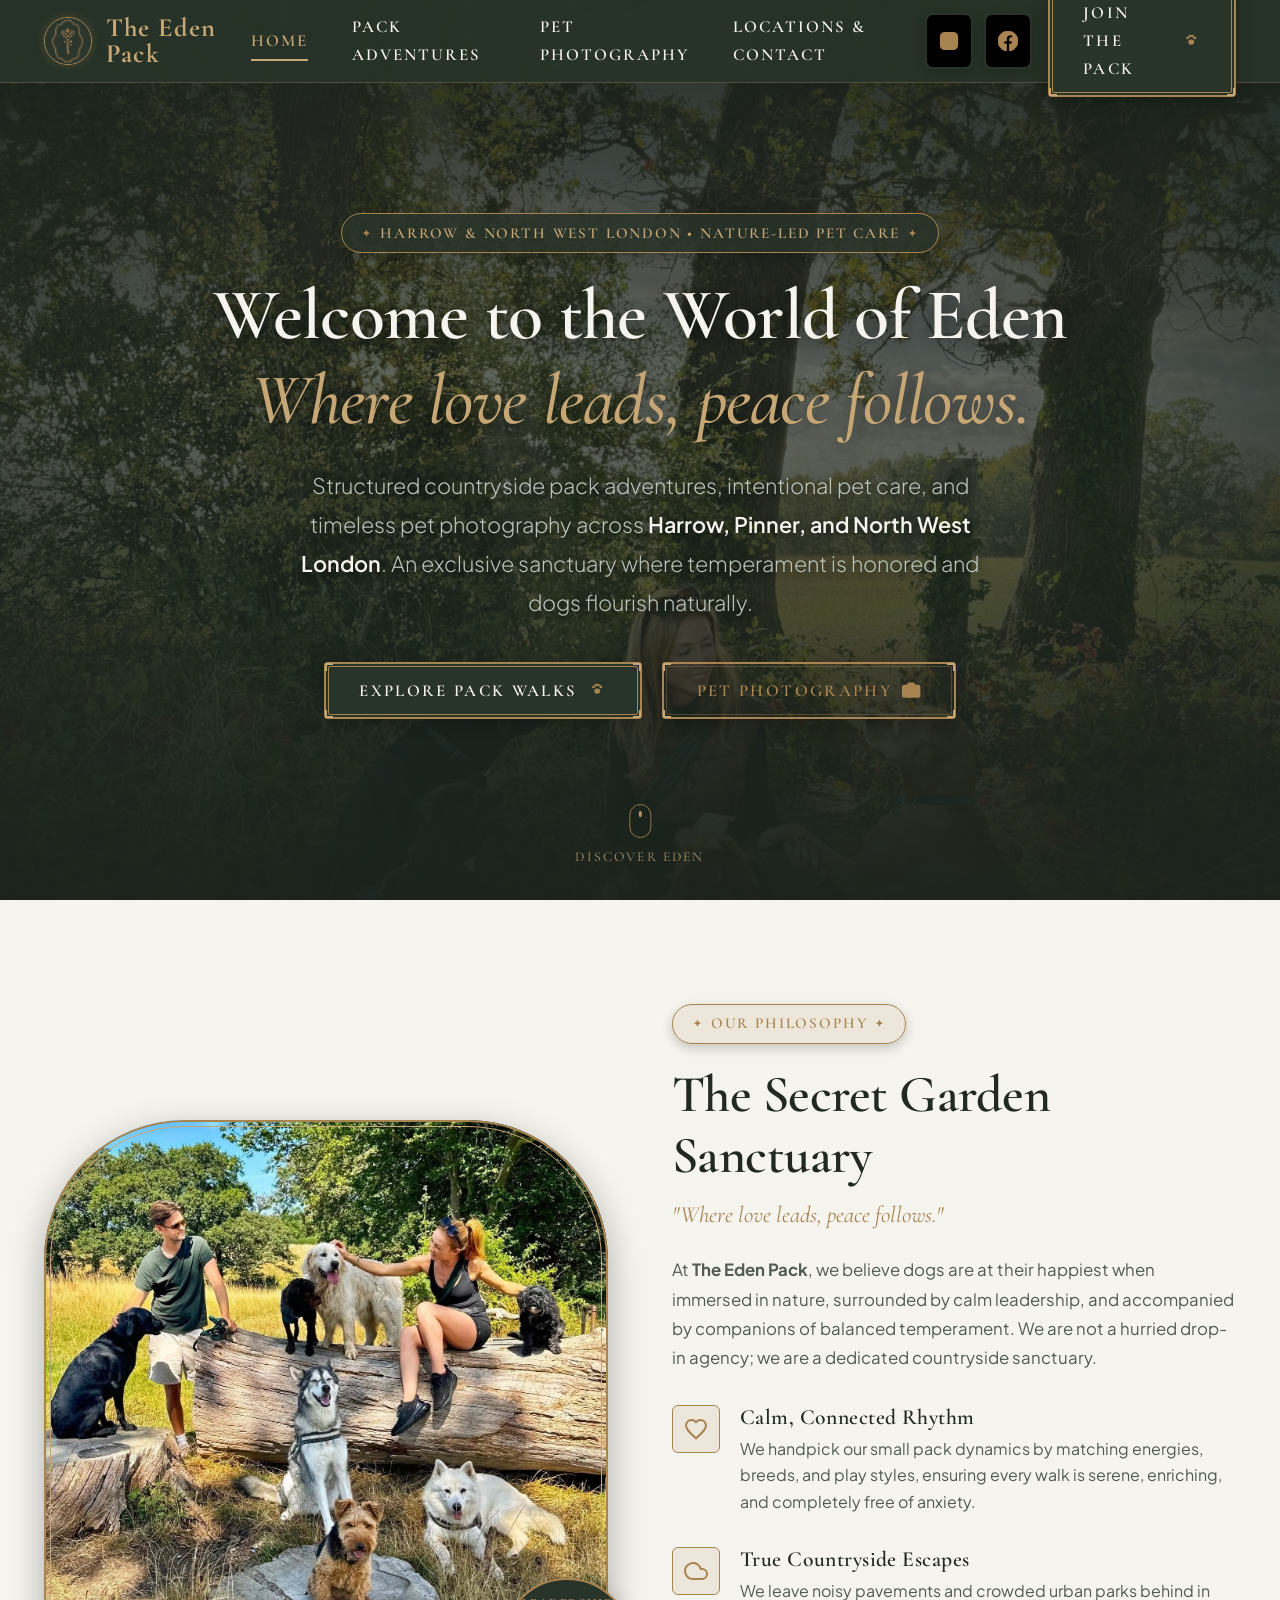
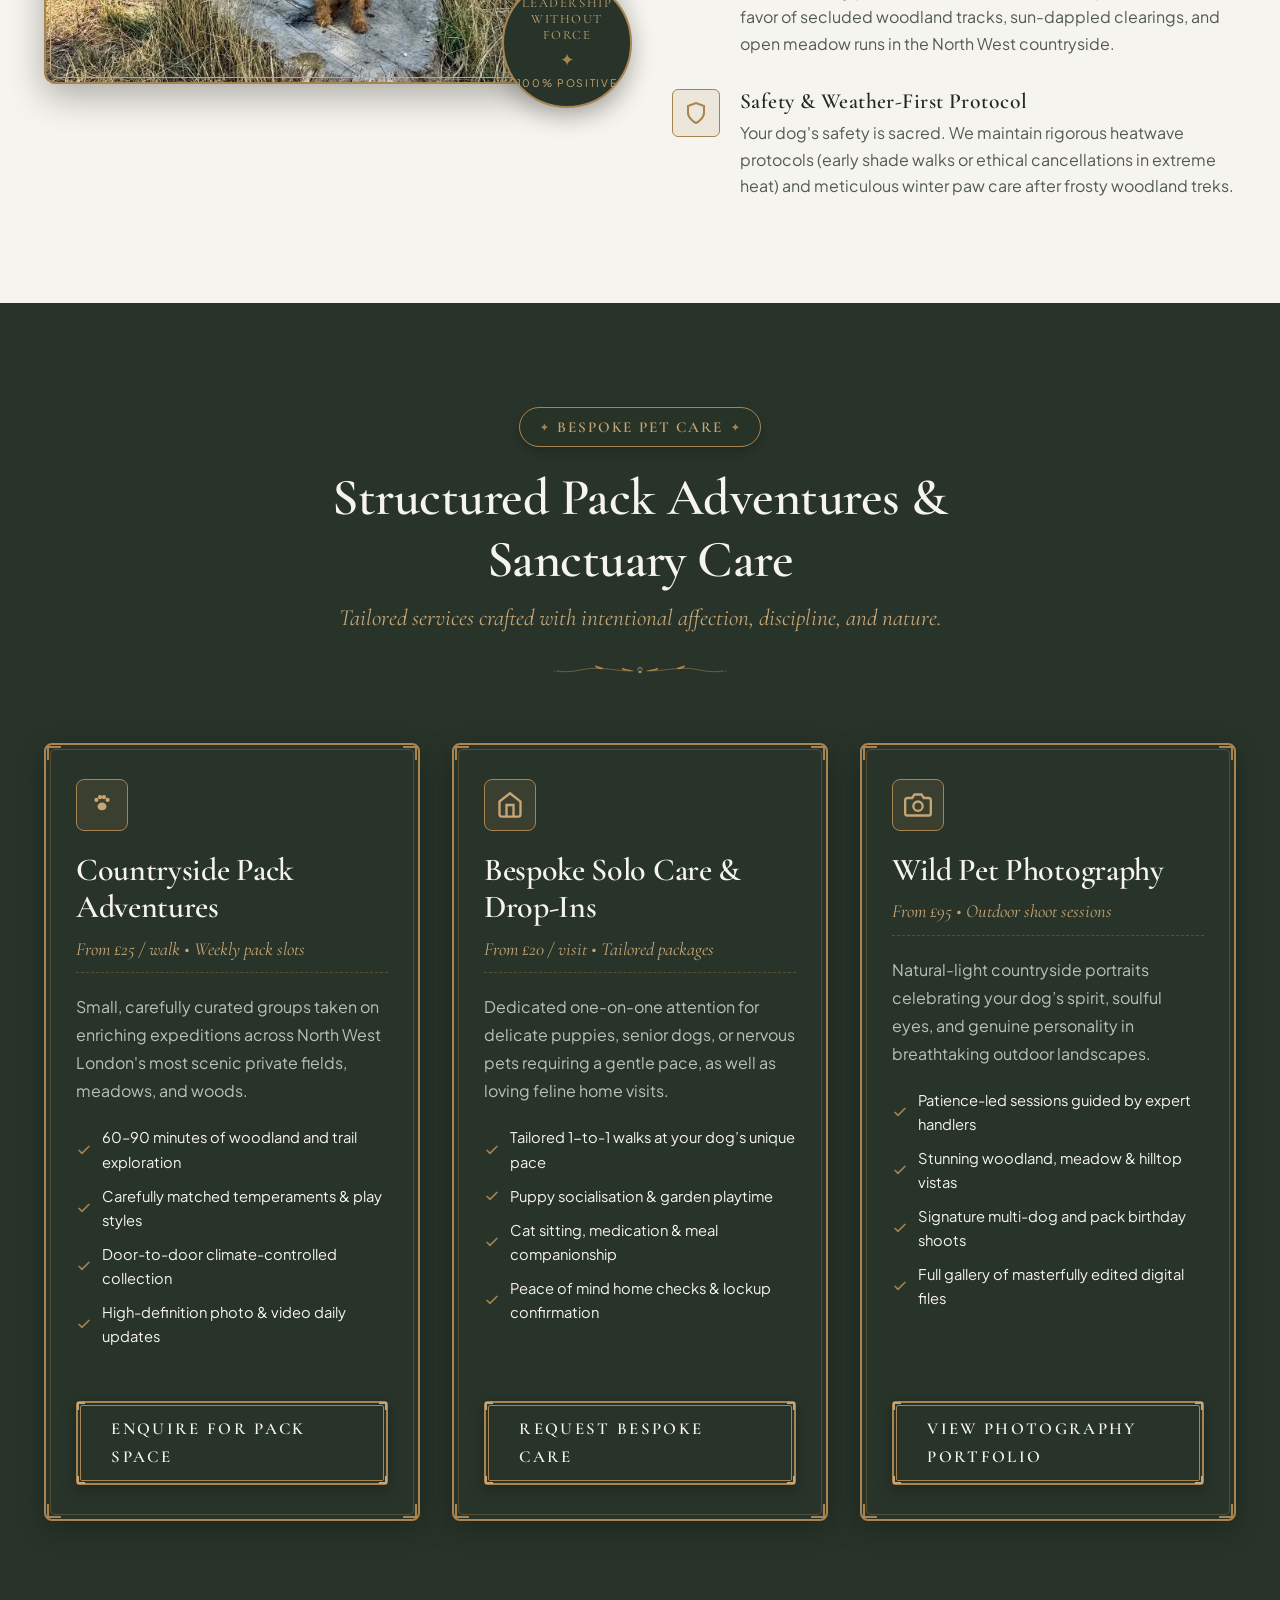
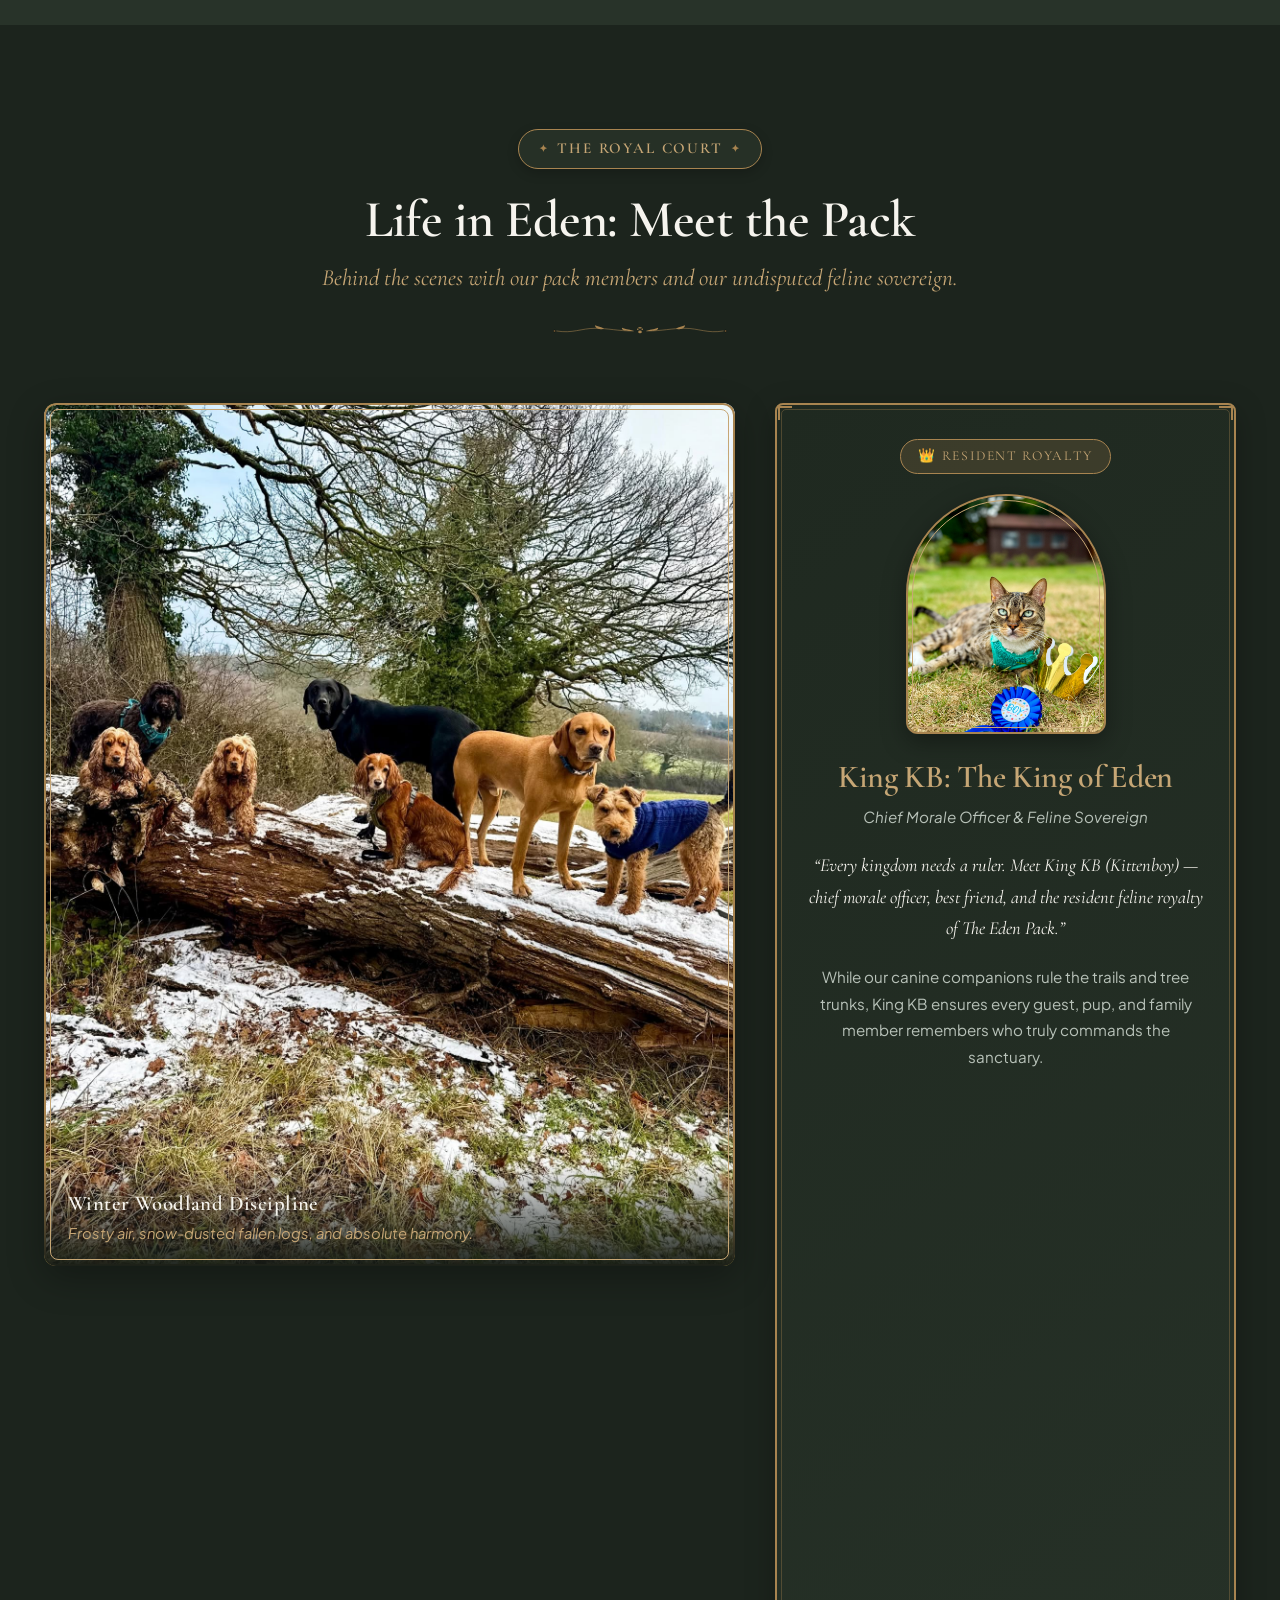
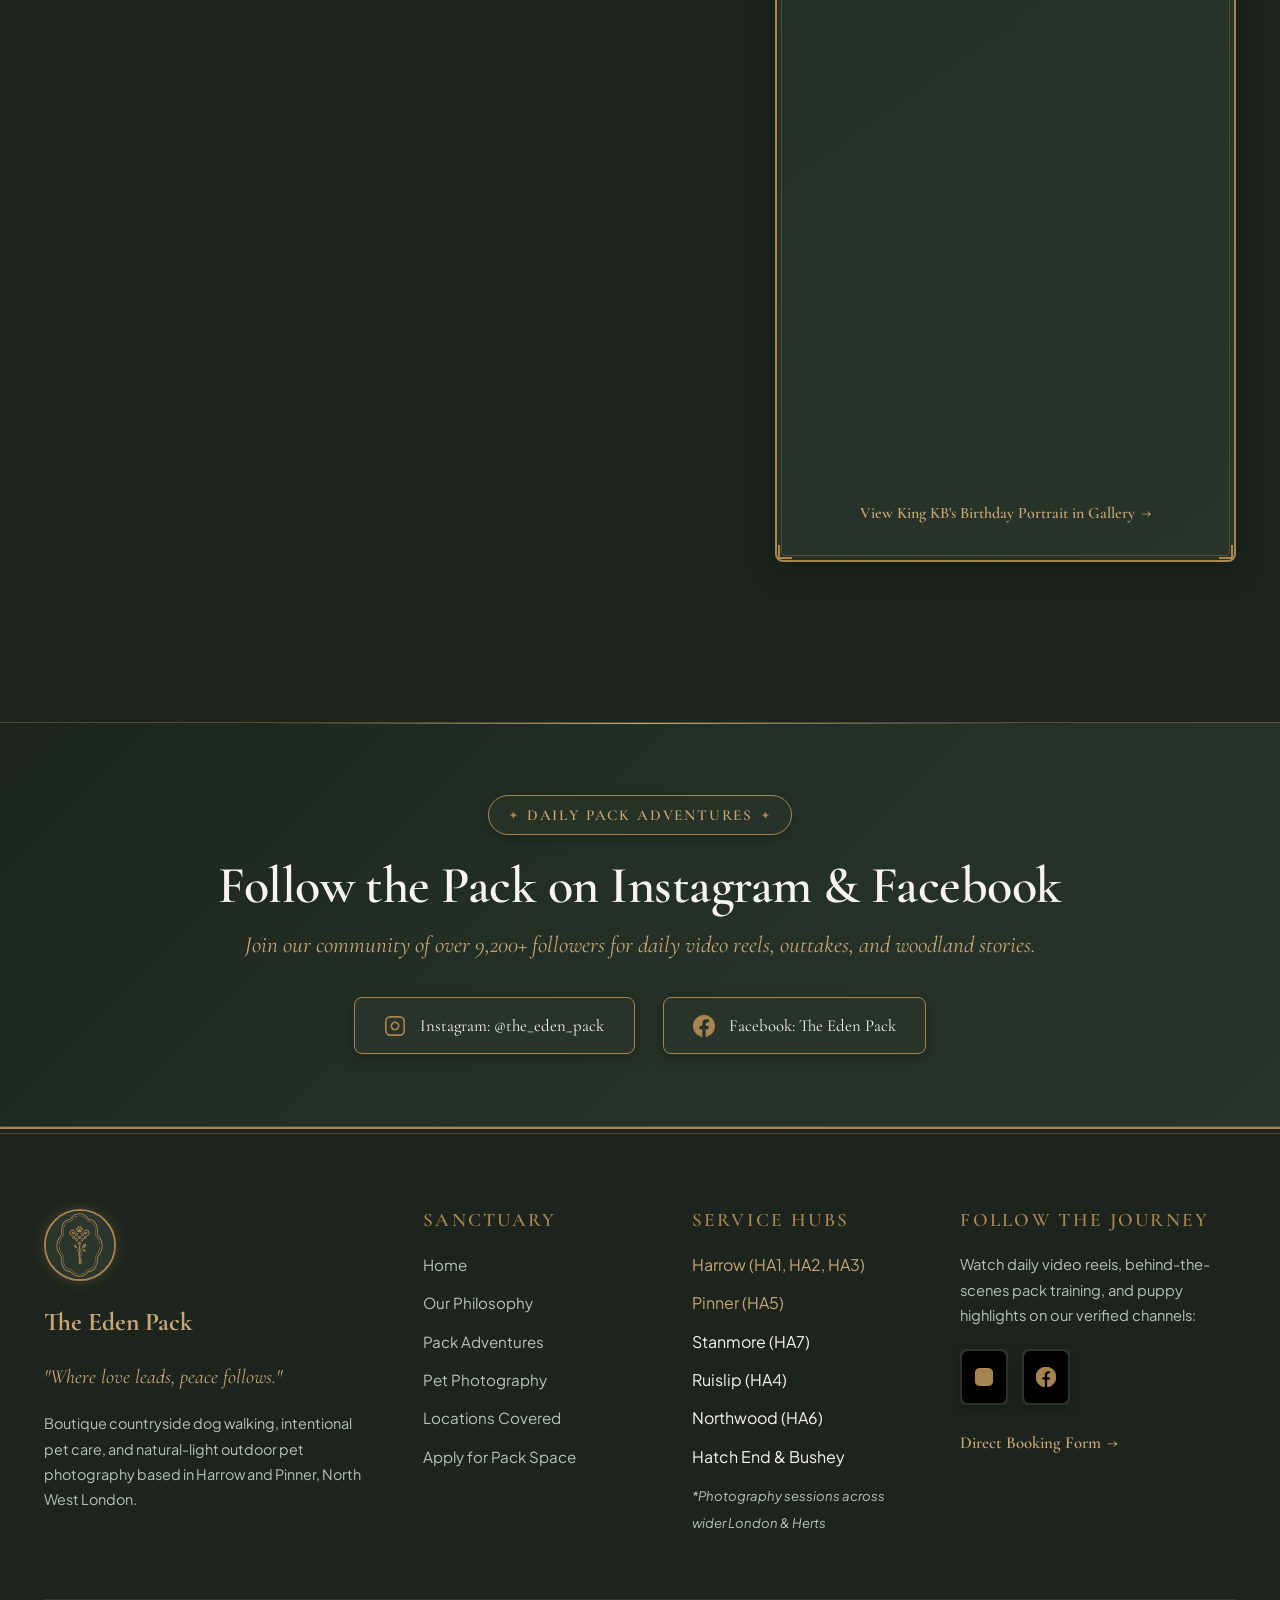
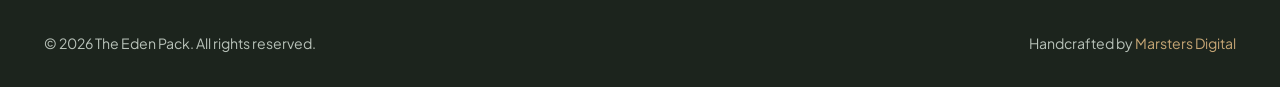
==== commit c6456310: "Update brand header: make The Eden Pack gold and remove subtext" ====
--- a/index.html
+++ b/index.html
@@ -60,10 +60,7 @@
         <div class="brand-logo-frame">
           <img src="Images/The%20Eden%20Pack%20Logo.jpg" alt="The Eden Pack Vintage Key Crest">
         </div>
-        <div class="brand-text">
-          <span class="brand-title">The Eden Pack</span>
-          <span class="brand-subtitle">Harrow & North West London</span>
-        </div>
+        <span class="brand-title">The Eden Pack</span>
       </a>
 
       <!-- Desktop Nav -->
--- a/css/styles.css
+++ b/css/styles.css
@@ -235,26 +235,19 @@
   object-fit: cover;
 }
 
-.brand-text {
-  display: flex;
-  flex-direction: column;
-}
-
 .brand-title {
   font-family: var(--font-serif);
-  font-size: 1.5rem;
+  font-size: 1.65rem;
   font-weight: 700;
   letter-spacing: 0.05em;
-  color: var(--text-light);
-  line-height: 1.1;
-}
-
-.brand-subtitle {
-  font-family: var(--font-sans);
-  font-size: 0.72rem;
-  letter-spacing: 0.16em;
-  text-transform: uppercase;
-  color: var(--gold-light);
+  color: var(--gold-light);
+  line-height: 1;
+  transition: color 250ms ease, text-shadow 250ms ease;
+}
+
+.brand-wrapper:hover .brand-title {
+  color: #F6F4EE;
+  text-shadow: 0 0 12px rgba(198, 166, 117, 0.4);
 }
 
 /* Desktop Navigation */
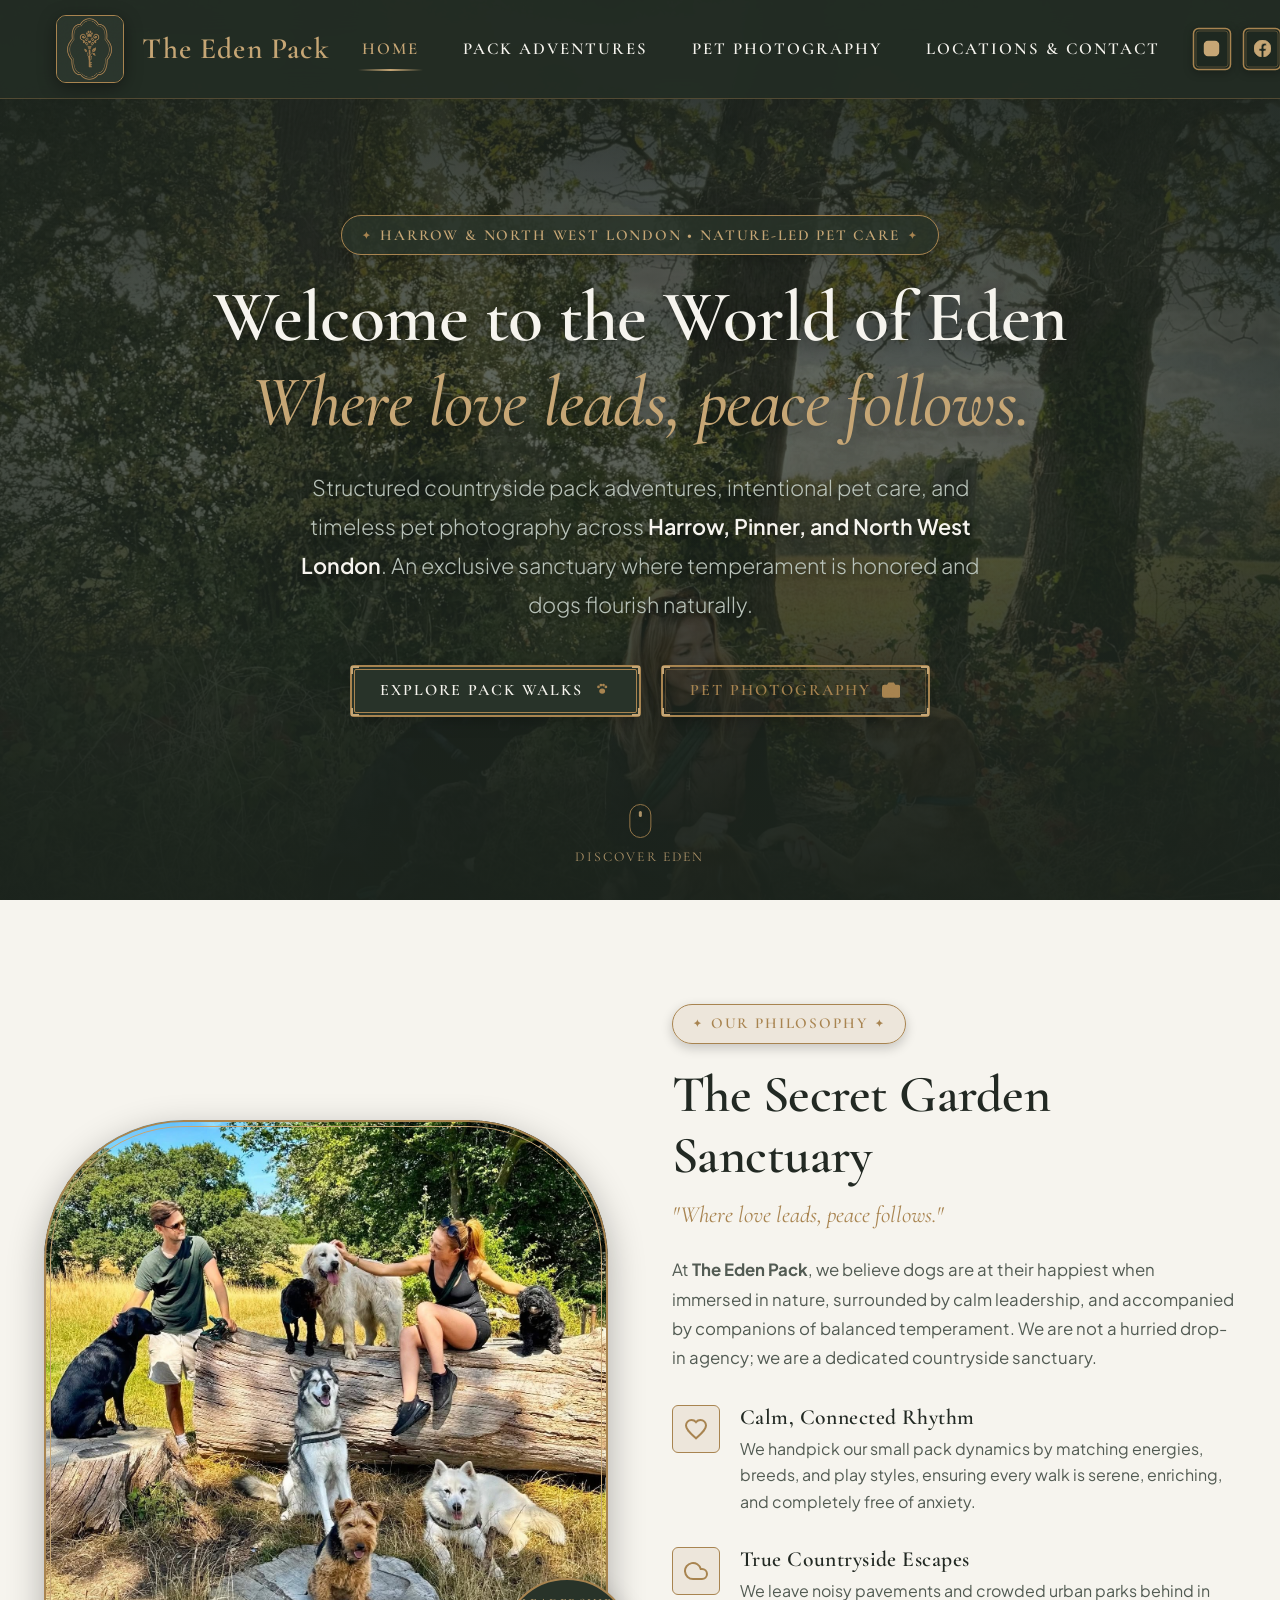
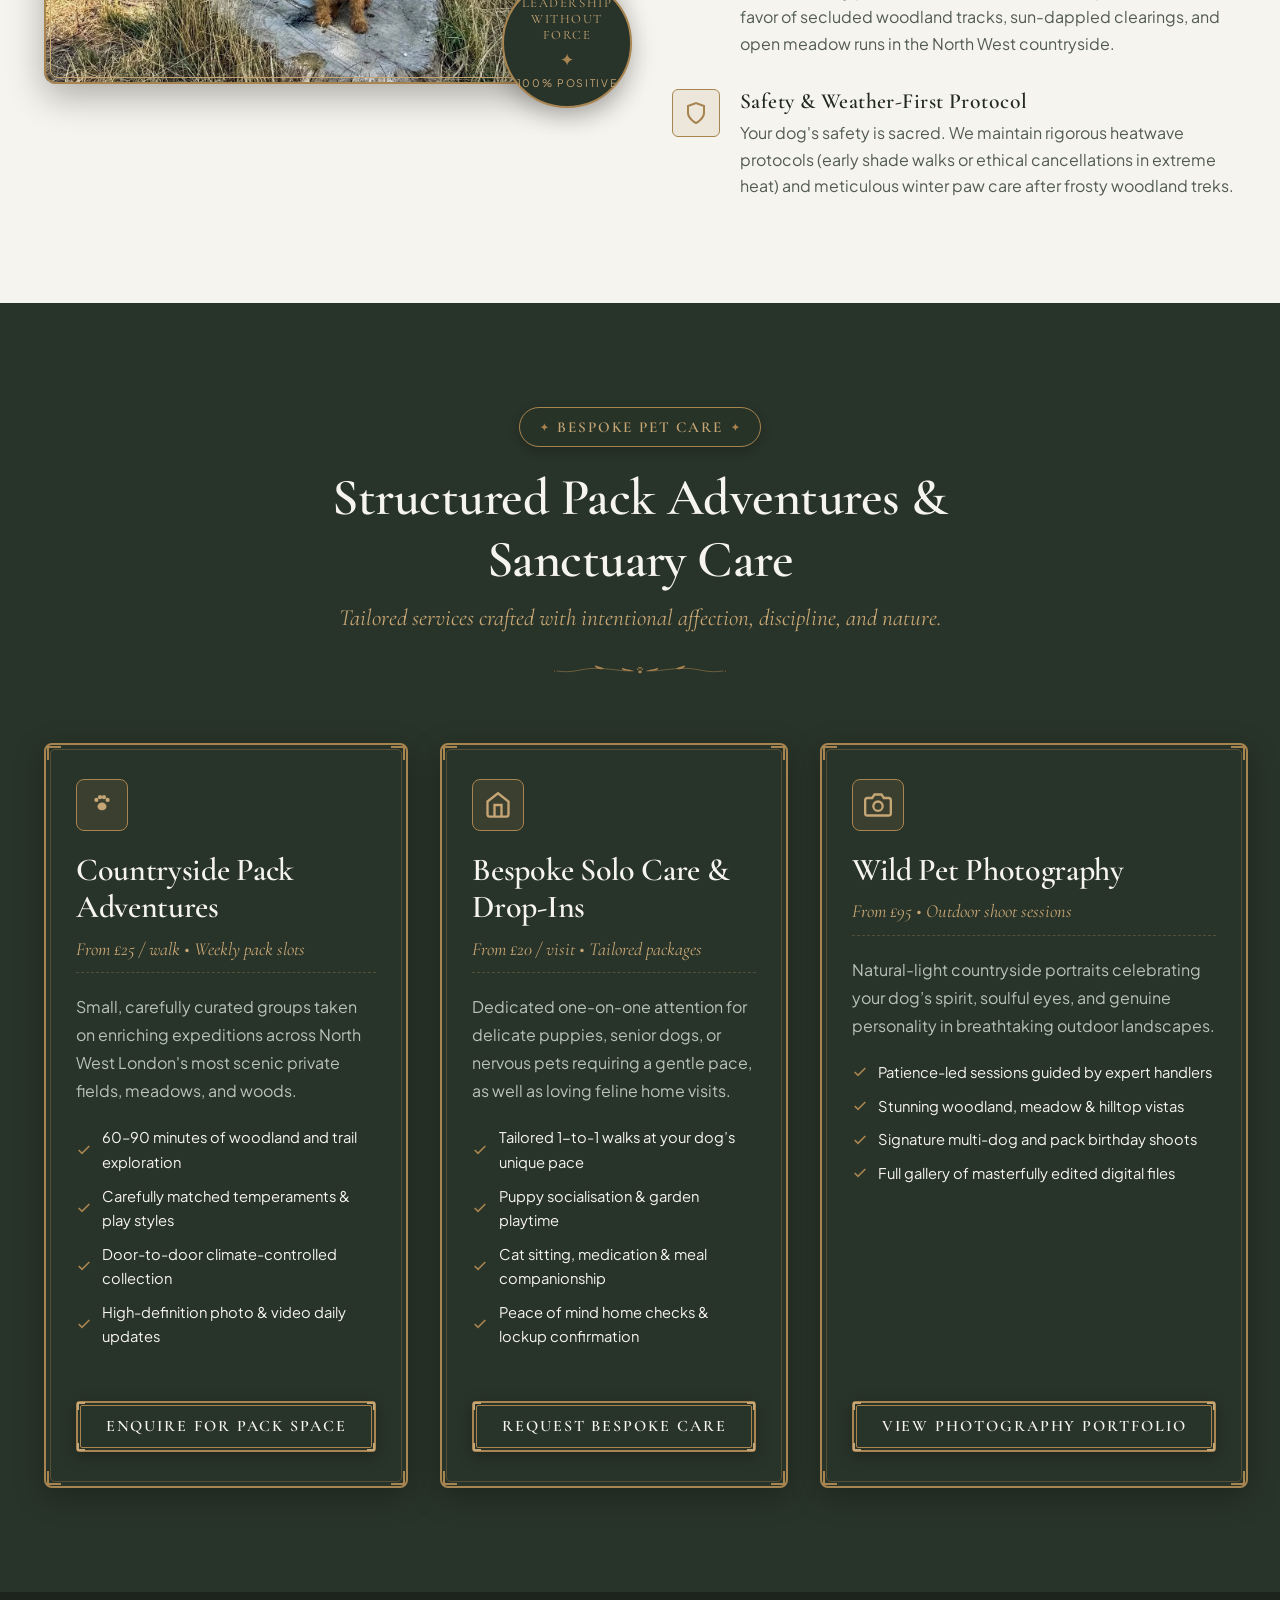
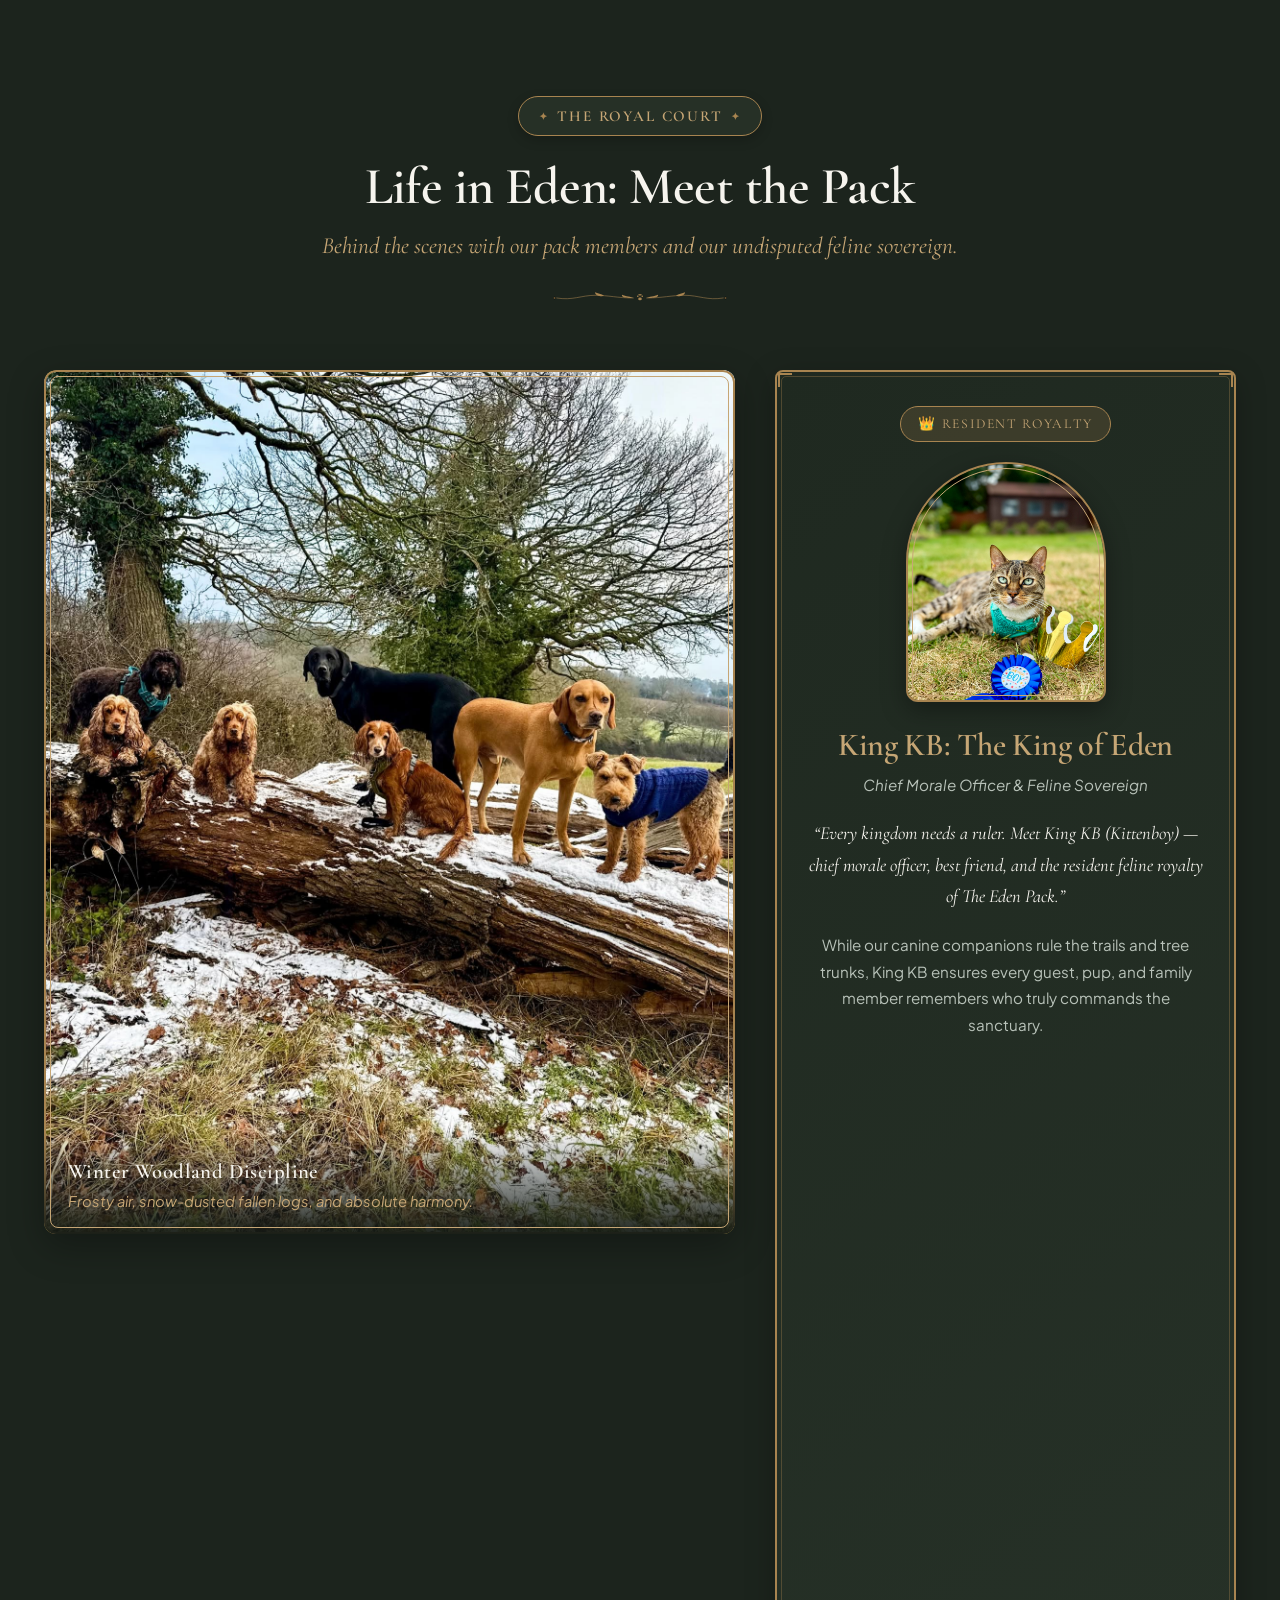
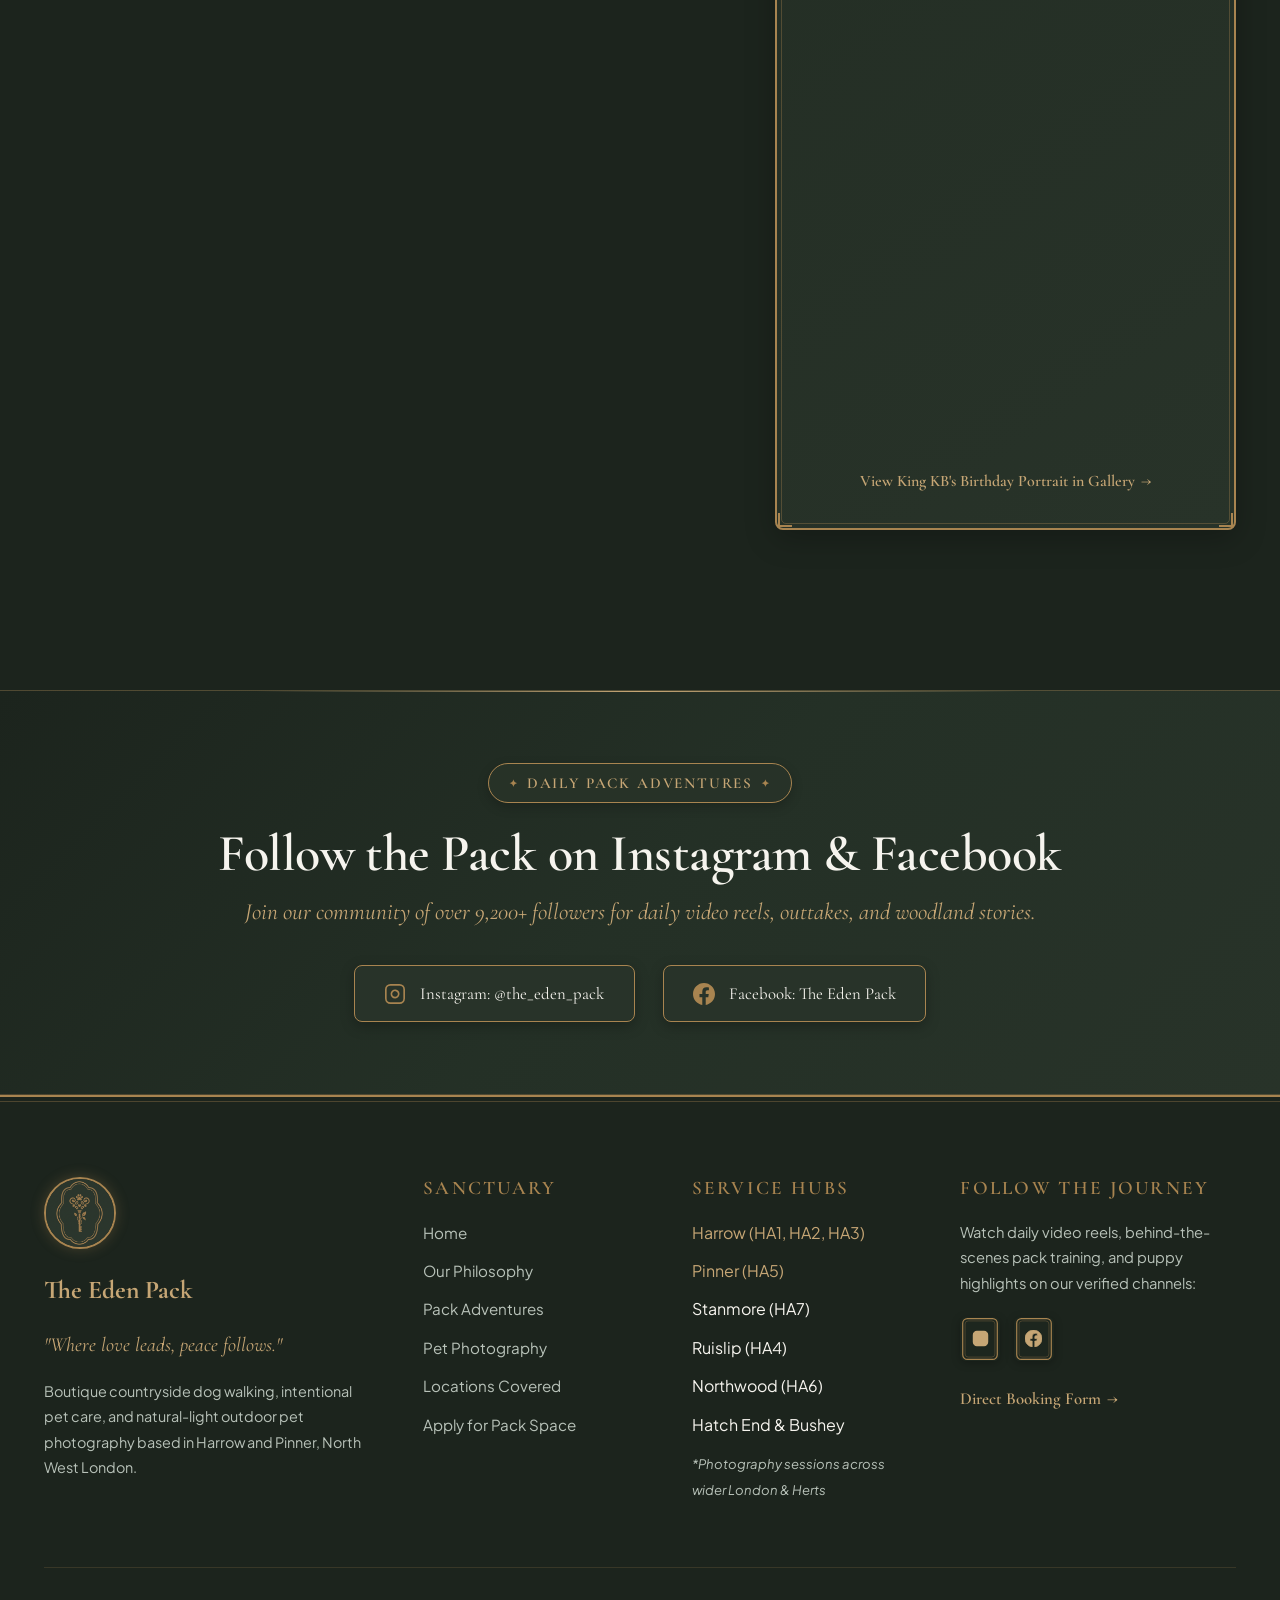
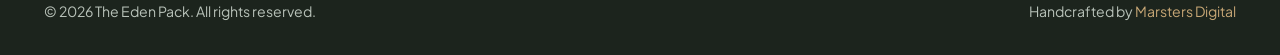
==== commit 16e01558: "Enhance navigation header: enlarge logo to 68px, prevent text wrapping, refine social crest badges" ====
--- a/index.html
+++ b/index.html
@@ -75,9 +75,9 @@
       <div class="nav-actions">
         <div class="nav-socials">
           <a href="https://www.instagram.com/the_eden_pack/" target="_blank" rel="noopener noreferrer" class="social-crest-btn" aria-label="Follow The Eden Pack on Instagram">
-            <svg class="crest-cartouche-outline" viewBox="0 0 48 56">
-              <rect class="outer" x="2" y="2" width="44" height="52" rx="6" />
-              <rect class="inner" x="5" y="5" width="38" height="46" rx="4" />
+            <svg class="crest-cartouche-outline" viewBox="0 0 40 44">
+              <rect class="outer" x="1.5" y="1.5" width="37" height="41" rx="5" />
+              <rect class="inner" x="4" y="4" width="32" height="36" rx="3" />
             </svg>
             <svg class="social-icon" viewBox="0 0 24 24" fill="none" stroke="currentColor" stroke-width="1.8">
               <rect x="2" y="2" width="20" height="20" rx="5" ry="5"></rect>
@@ -86,9 +86,9 @@
             </svg>
           </a>
           <a href="https://www.facebook.com/profile.php?id=100083046473308" target="_blank" rel="noopener noreferrer" class="social-crest-btn" aria-label="Visit The Eden Pack on Facebook">
-            <svg class="crest-cartouche-outline" viewBox="0 0 48 56">
-              <rect class="outer" x="2" y="2" width="44" height="52" rx="6" />
-              <rect class="inner" x="5" y="5" width="38" height="46" rx="4" />
+            <svg class="crest-cartouche-outline" viewBox="0 0 40 44">
+              <rect class="outer" x="1.5" y="1.5" width="37" height="41" rx="5" />
+              <rect class="inner" x="4" y="4" width="32" height="36" rx="3" />
             </svg>
             <svg class="social-icon" viewBox="0 0 24 24" fill="currentColor">
               <path d="M24 12.073c0-6.627-5.373-12-12-12s-12 5.373-12 12c0 5.99 4.388 10.954 10.125 11.854v-8.385H7.078v-3.47h3.047V9.43c0-3.007 1.792-4.669 4.533-4.669 1.312 0 2.686.235 2.686.235v2.953H15.83c-1.491 0-1.956.925-1.956 1.874v2.25h3.328l-.532 3.47h-2.796v8.385C19.612 23.027 24 18.062 24 12.073z"/>
--- a/css/styles.css
+++ b/css/styles.css
@@ -191,76 +191,147 @@
   left: 0;
   width: 100%;
   z-index: 1000;
-  background: rgba(40, 51, 41, 0.94);
-  backdrop-filter: blur(14px);
-  -webkit-backdrop-filter: blur(14px);
+  background: rgba(35, 45, 36, 0.95);
+  backdrop-filter: blur(16px);
+  -webkit-backdrop-filter: blur(16px);
   border-bottom: 1px solid var(--gold-muted);
   transition: var(--transition-smooth);
 }
 
 .header-eden.scrolled {
-  background: rgba(28, 36, 29, 0.98);
-  box-shadow: 0 10px 30px rgba(0, 0, 0, 0.4);
+  background: rgba(26, 34, 27, 0.98);
+  box-shadow: 0 12px 35px rgba(0, 0, 0, 0.45);
 }
 
 .header-container {
   display: flex;
   align-items: center;
   justify-content: space-between;
-  height: 82px;
+  height: 98px;
+  max-width: 1380px;
+  width: 95%;
+  margin: 0 auto;
+  gap: 1.75rem;
+  transition: height 300ms ease;
+}
+
+.header-eden.scrolled .header-container {
+  height: 80px;
 }
 
 .brand-wrapper {
   display: flex;
   align-items: center;
-  gap: 0.85rem;
+  gap: 1.15rem;
   text-decoration: none;
+  flex-shrink: 0;
 }
 
 .brand-logo-frame {
   position: relative;
-  width: 48px;
-  height: 48px;
-  border-radius: 50%;
-  border: 1.5px solid var(--gold-primary);
+  width: 68px;
+  height: 68px;
+  border-radius: 10px;
+  border: 1.8px solid var(--gold-primary);
   overflow: hidden;
-  box-shadow: 0 0 10px rgba(168, 132, 80, 0.3);
+  box-shadow: 0 4px 18px rgba(0, 0, 0, 0.4);
   background-color: var(--bg-eden-dark);
   flex-shrink: 0;
+  transition: var(--transition-smooth);
+}
+
+.header-eden.scrolled .brand-logo-frame {
+  width: 54px;
+  height: 54px;
 }
 
 .brand-logo-frame img {
   width: 100%;
   height: 100%;
   object-fit: cover;
+  transition: transform 400ms ease;
+}
+
+.brand-wrapper:hover .brand-logo-frame {
+  border-color: var(--gold-light);
+  box-shadow: 0 0 20px rgba(198, 166, 117, 0.45);
+  transform: scale(1.03);
+}
+
+.brand-wrapper:hover .brand-logo-frame img {
+  transform: scale(1.04);
 }
 
 .brand-title {
   font-family: var(--font-serif);
+  font-size: 1.85rem;
+  font-weight: 600;
+  letter-spacing: 0.04em;
+  color: var(--gold-light);
+  line-height: 1;
+  white-space: nowrap;
+  transition: color 250ms ease, text-shadow 250ms ease;
+}
+
+.header-eden.scrolled .brand-title {
   font-size: 1.65rem;
-  font-weight: 700;
-  letter-spacing: 0.05em;
-  color: var(--gold-light);
-  line-height: 1;
-  transition: color 250ms ease, text-shadow 250ms ease;
 }
 
 .brand-wrapper:hover .brand-title {
-  color: #F6F4EE;
-  text-shadow: 0 0 12px rgba(198, 166, 117, 0.4);
+  color: #FFFFFF;
+  text-shadow: 0 0 14px rgba(198, 166, 117, 0.5);
 }
 
 /* Desktop Navigation */
 .nav-desktop {
   display: flex;
   align-items: center;
+  gap: 2.25rem;
+  white-space: nowrap;
+}
+
+.nav-link {
+  position: relative;
+  font-family: var(--font-serif);
+  font-size: 1.05rem;
+  font-weight: 600;
+  text-transform: uppercase;
+  letter-spacing: 0.12em;
+  color: var(--text-light);
+  text-decoration: none;
+  padding: 0.4rem 0.25rem;
+  white-space: nowrap;
+  transition: color 250ms ease;
+}
+
+.nav-link::after {
+  content: "";
+  position: absolute;
+  bottom: -2px;
+  left: 50%;
+  width: 0;
+  height: 2px;
+  background: linear-gradient(90deg, transparent, var(--gold-light), transparent);
+  transition: width 300ms cubic-bezier(0.22, 1, 0.36, 1), left 300ms cubic-bezier(0.22, 1, 0.36, 1);
+}
+
+.nav-link:hover,
+.nav-link.active {
+  color: var(--gold-light);
+}
+
+.nav-link:hover::after,
+.nav-link.active::after {
+  width: 100%;
+  left: 0;
+}
+
+.nav-actions {
+  display: flex;
+  align-items: center;
   gap: 1.25rem;
-}
-
-.nav-actions {
-  display: flex;
-  align-items: center;
-  gap: 1rem;
+  flex-shrink: 0;
+  white-space: nowrap;
 }
 
 .nav-socials {
@@ -278,15 +349,16 @@
   padding: 0.5rem;
   cursor: pointer;
   color: var(--gold-light);
-  width: 42px;
-  height: 42px;
+  width: 44px;
+  height: 44px;
   align-items: center;
   justify-content: center;
   transition: var(--transition-fast);
 }
 
 .menu-toggle:hover {
-  background-color: rgba(168, 132, 80, 0.15);
+  background-color: rgba(168, 132, 80, 0.2);
+  border-color: var(--gold-light);
 }
 
 .menu-toggle svg {
@@ -1372,9 +1444,26 @@
 
 /* ==========================================================================
    RESPONSIVE MEDIA QUERIES
-   Breakpoints: 1024px, 768px, 375px
+   Breakpoints: 1200px, 1100px, 1024px, 768px, 375px
    ========================================================================== */
-@media (max-width: 1024px) {
+@media (max-width: 1240px) {
+  .nav-desktop {
+    gap: 1.35rem;
+  }
+  .nav-link {
+    font-size: 0.95rem;
+    letter-spacing: 0.08em;
+  }
+  .brand-title {
+    font-size: 1.65rem;
+  }
+  .brand-logo-frame {
+    width: 60px;
+    height: 60px;
+  }
+}
+
+@media (max-width: 1120px) {
   .nav-desktop {
     display: none;
   }
@@ -1386,7 +1475,9 @@
   .menu-toggle {
     display: flex;
   }
-
+}
+
+@media (max-width: 1024px) {
   .ethos-grid {
     grid-template-columns: 1fr;
     gap: 3rem;
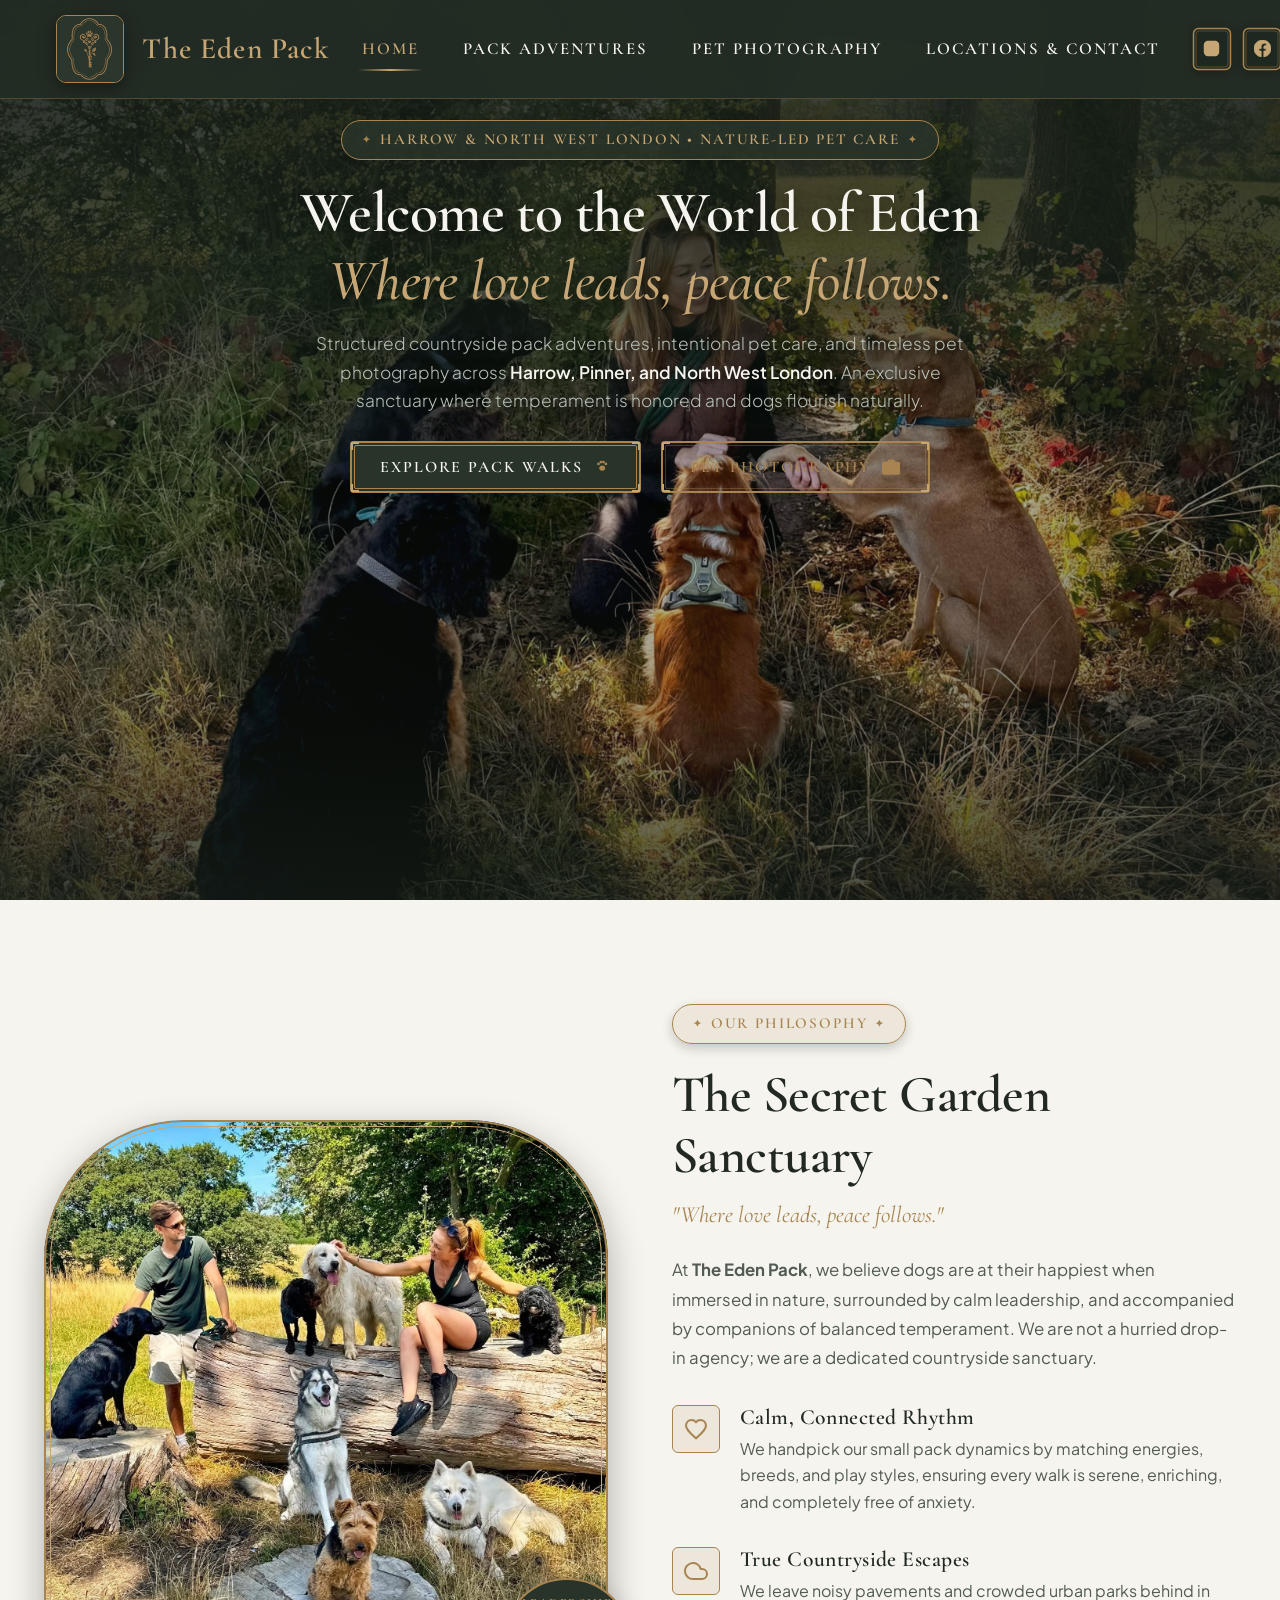
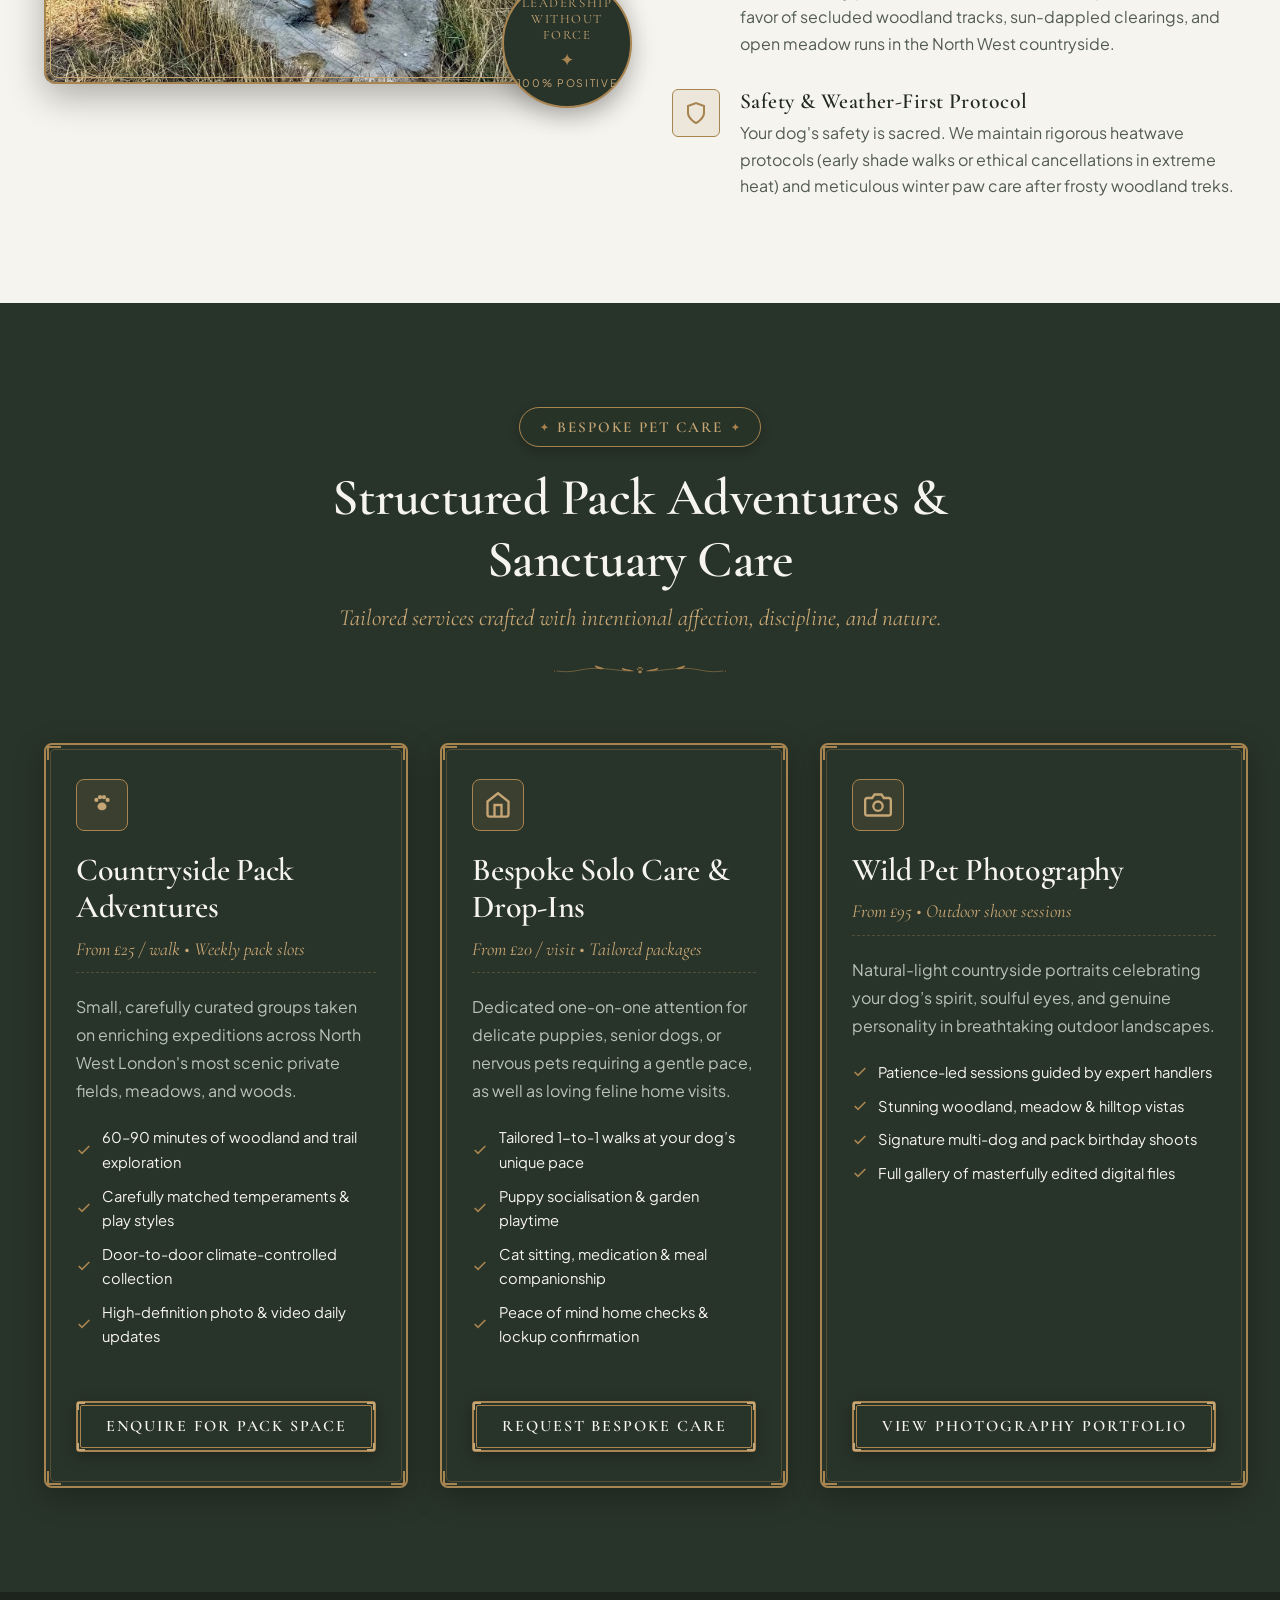
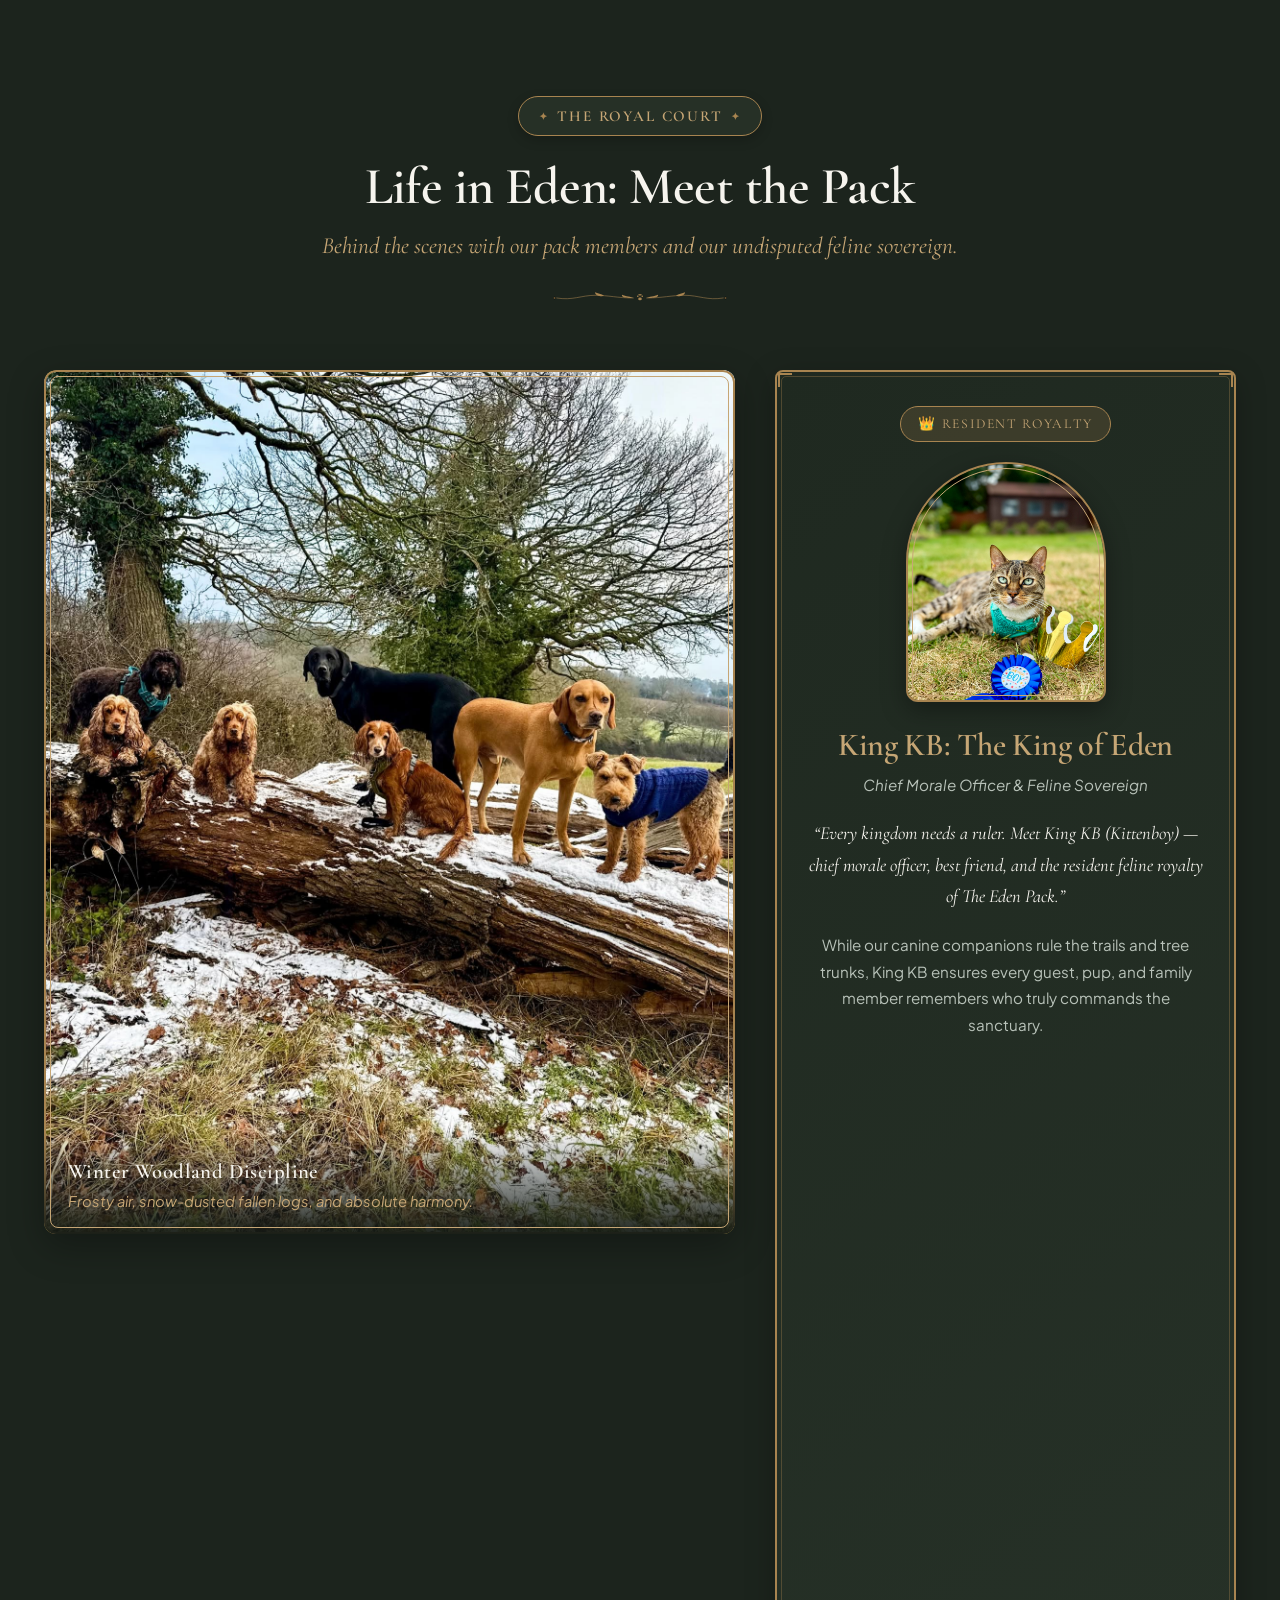
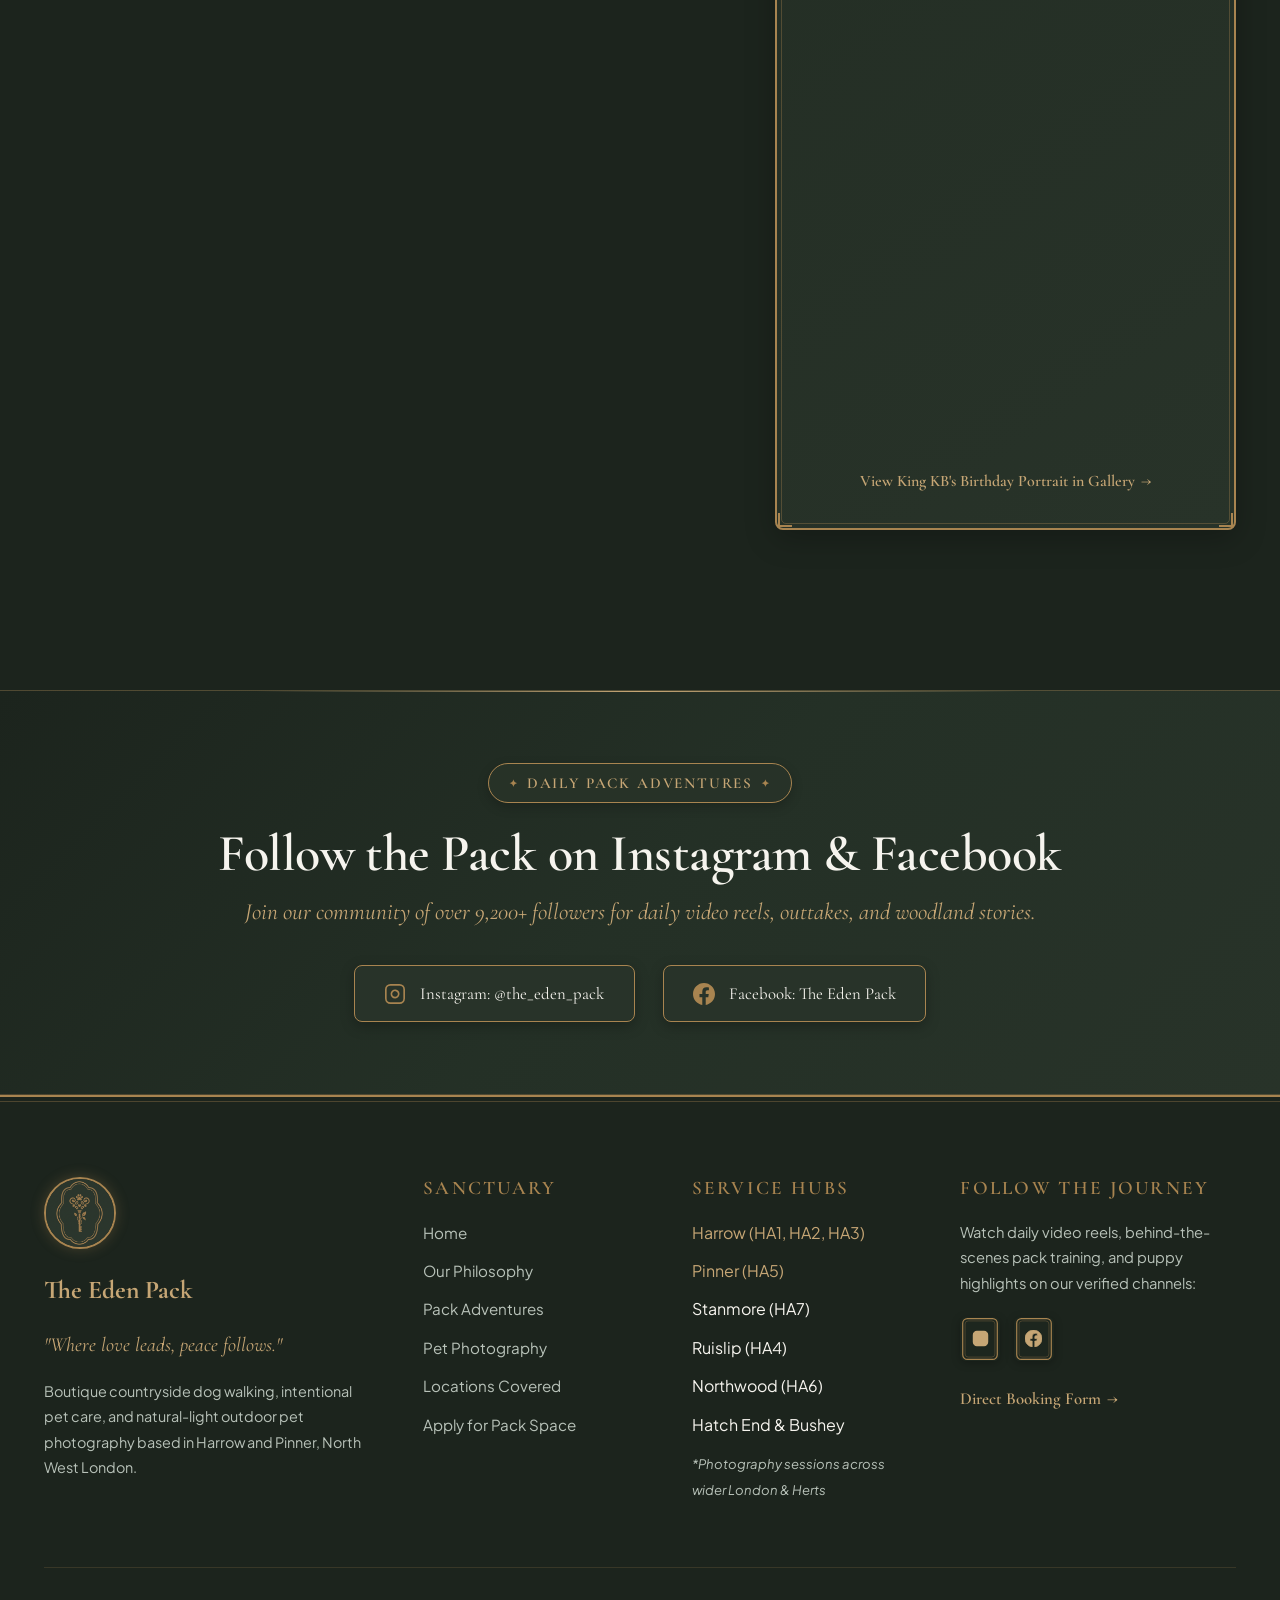
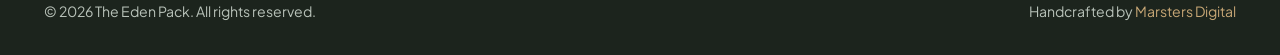
==== commit a5d3a8ae: "Optimize hero image positioning for full lady and dogs visibility; add Android and Apple iOS mobile " ====
--- a/index.html
+++ b/index.html
@@ -2,7 +2,7 @@
 <html lang="en">
 <head>
   <meta charset="UTF-8">
-  <meta name="viewport" content="width=device-width, initial-scale=1.0">
+  <meta name="viewport" content="width=device-width, initial-scale=1.0, viewport-fit=cover">
   <title>The Eden Pack | Countryside Dog Walking & Pet Photography in Harrow & Pinner, London</title>
   <meta name="description" content="Boutique countryside dog walking, intentional pet care, and natural-light pet photography in Harrow, Pinner, and North West London. Where love leads, peace follows.">
   <meta name="keywords" content="dog walking harrow, pinner dog walking, countryside dog walking london, north west london pet care, pet photography harrow, the eden pack">
--- a/css/styles.css
+++ b/css/styles.css
@@ -378,11 +378,13 @@
   flex-direction: column;
   justify-content: center;
   align-items: center;
-  padding: 2rem;
+  padding: max(2rem, env(safe-area-inset-top, 2rem)) 2rem max(2rem, env(safe-area-inset-bottom, 2rem)) 2rem;
   opacity: 0;
   visibility: hidden;
   pointer-events: none;
-  transition: all 400ms cubic-bezier(0.22, 1, 0.36, 1);
+  touch-action: none;
+  overscroll-behavior: contain;
+  transition: all 350ms cubic-bezier(0.22, 1, 0.36, 1);
 }
 
 .mobile-drawer.open {
@@ -393,19 +395,20 @@
 
 .mobile-drawer-close {
   position: absolute;
-  top: 1.5rem;
-  right: 1.5rem;
+  top: max(1.5rem, env(safe-area-inset-top, 1.5rem));
+  right: max(1.5rem, env(safe-area-inset-right, 1.5rem));
   background: transparent;
   border: 1px solid var(--gold-primary);
   border-radius: 50%;
-  width: 44px;
-  height: 44px;
+  width: 46px;
+  height: 46px;
   color: var(--gold-light);
   font-size: 1.5rem;
   cursor: pointer;
   display: flex;
   align-items: center;
   justify-content: center;
+  -webkit-tap-highlight-color: transparent;
 }
 
 .mobile-nav-links {
@@ -419,19 +422,20 @@
 .mobile-nav-links .nav-link {
   font-size: 1.5rem;
   letter-spacing: 0.14em;
+  padding: 0.6rem 1rem;
 }
 
 .mobile-drawer .drawer-divider {
   width: 140px;
   height: 36px;
-  margin: 1.75rem 0;
+  margin: 1.5rem 0;
   fill: var(--gold-primary);
 }
 
 .mobile-drawer-socials {
   display: flex;
   gap: 1rem;
-  margin-top: 1.5rem;
+  margin-top: 1.25rem;
 }
 
 /* ==========================================================================
@@ -440,10 +444,13 @@
 .hero-home {
   position: relative;
   min-height: 100vh;
-  display: flex;
-  align-items: center;
-  padding-top: 6rem;
-  padding-bottom: 4rem;
+  min-height: 100dvh;
+  display: flex;
+  flex-direction: column;
+  justify-content: flex-start;
+  align-items: center;
+  padding-top: clamp(7.5rem, 13vh, 9.5rem);
+  padding-bottom: 3.5rem;
   overflow: hidden;
   background-color: var(--bg-eden-deeper);
 }
@@ -460,34 +467,42 @@
   width: 100%;
   height: 100%;
   object-fit: cover;
-  object-position: center 25%;
-  filter: brightness(0.72) contrast(1.05);
-}
-
-/* Rich double gradient overlays */
+  object-position: center 72%;
+  filter: brightness(0.9) contrast(1.04);
+}
+
+/* Clearer middle gradient to ensure handler and dogs are fully visible and sunlit */
 .hero-overlay {
   position: absolute;
   inset: 0;
   background: 
-    linear-gradient(180deg, rgba(28, 36, 29, 0.85) 0%, rgba(40, 51, 41, 0.6) 45%, rgba(28, 36, 29, 0.95) 100%),
-    radial-gradient(ellipse at center, transparent 40%, rgba(20, 26, 21, 0.75) 100%);
+    linear-gradient(180deg, 
+      rgba(22, 30, 23, 0.88) 0%, 
+      rgba(26, 36, 27, 0.72) 32%, 
+      rgba(28, 38, 29, 0.18) 55%, 
+      rgba(24, 32, 25, 0.25) 80%,
+      rgba(22, 30, 23, 0.65) 100%
+    ),
+    radial-gradient(ellipse at 50% 25%, transparent 30%, rgba(18, 24, 19, 0.45) 100%);
   z-index: 2;
+  pointer-events: none;
 }
 
 .hero-content {
   position: relative;
   z-index: 3;
-  max-width: 860px;
+  max-width: 840px;
   margin-left: auto;
   margin-right: auto;
   text-align: center;
-  padding: 2rem 0;
+  padding: 0 1.25rem;
 }
 
 .hero-headline {
   color: var(--text-light);
-  margin-bottom: 1.5rem;
-  text-shadow: 0 4px 20px rgba(0, 0, 0, 0.6);
+  font-size: clamp(2.35rem, 4.5vw, 4rem);
+  margin-bottom: 0.85rem;
+  text-shadow: 0 4px 24px rgba(0, 0, 0, 0.75);
 }
 
 .hero-headline span.gold-emphasis {
@@ -497,13 +512,13 @@
 }
 
 .hero-subheadline {
-  font-size: clamp(1.15rem, 1.8vw + 0.2rem, 1.35rem);
+  font-size: clamp(1rem, 1.35vw, 1.25rem);
   font-weight: 300;
   color: var(--text-muted-light);
-  max-width: 720px;
-  margin: 0 auto 2.5rem auto;
-  line-height: 1.8;
-  text-shadow: 0 2px 10px rgba(0, 0, 0, 0.5);
+  max-width: 680px;
+  margin: 0 auto 1.65rem auto;
+  line-height: 1.65;
+  text-shadow: 0 2px 14px rgba(0, 0, 0, 0.85);
 }
 
 .hero-subheadline strong {
@@ -519,54 +534,9 @@
   gap: 1.25rem;
 }
 
-/* Scroll Prompt Indicator */
+/* Scroll Prompt Indicator - Hidden so it never overlaps the handler or dogs */
 .hero-scroll-cue {
-  position: absolute;
-  bottom: 2rem;
-  left: 50%;
-  transform: translateX(-50%);
-  z-index: 3;
-  display: flex;
-  flex-direction: column;
-  align-items: center;
-  gap: 0.5rem;
-  color: var(--gold-light);
-  font-family: var(--font-serif);
-  font-size: 0.85rem;
-  letter-spacing: 0.16em;
-  text-transform: uppercase;
-  text-decoration: none;
-  opacity: 0.85;
-  transition: opacity 250ms ease;
-}
-
-.hero-scroll-cue:hover {
-  opacity: 1;
-}
-
-.scroll-mouse {
-  width: 22px;
-  height: 34px;
-  border: 1.5px solid var(--gold-primary);
-  border-radius: 12px;
-  position: relative;
-}
-
-.scroll-wheel {
-  position: absolute;
-  top: 6px;
-  left: 50%;
-  transform: translateX(-50%);
-  width: 3px;
-  height: 6px;
-  background-color: var(--gold-light);
-  border-radius: 2px;
-  animation: scrollPulse 1.8s infinite;
-}
-
-@keyframes scrollPulse {
-  0% { transform: translate(-50%, 0); opacity: 1; }
-  100% { transform: translate(-50%, 12px); opacity: 0; }
+  display: none;
 }
 
 /* ==========================================================================
@@ -1524,46 +1494,178 @@
 
 @media (max-width: 768px) {
   .section {
-    padding: 4.5rem 0;
+    padding: 4rem 0;
+  }
+
+  /* Safe Area Header for iPhone Notch & Android Status Bar */
+  .header-eden {
+    padding-top: env(safe-area-inset-top, 0px);
   }
 
   .header-container {
-    height: 72px;
+    height: 78px;
+    padding: 0 1rem;
   }
 
   .brand-logo-frame {
-    width: 40px;
-    height: 40px;
+    width: 52px;
+    height: 52px;
+    border-radius: 8px;
   }
 
   .brand-title {
-    font-size: 1.25rem;
+    font-size: 1.45rem;
+  }
+
+  /* Mobile Hero Optimization */
+  .hero-home {
+    min-height: 100vh;
+    min-height: 100dvh;
+    padding-top: calc(88px + env(safe-area-inset-top, 0px));
+    padding-bottom: calc(2.5rem + env(safe-area-inset-bottom, 0px));
+    justify-content: flex-start;
+  }
+
+  .hero-bg-media img {
+    object-position: center 66%;
+    filter: brightness(0.92) contrast(1.03);
+  }
+
+  .hero-content {
+    padding: 0 0.85rem;
+  }
+
+  .eyebrow-badge {
+    font-size: 0.78rem;
+    padding: 0.35rem 0.85rem;
+    margin-bottom: 0.75rem;
+    letter-spacing: 0.08em;
+  }
+
+  .hero-headline {
+    font-size: clamp(1.95rem, 8vw, 2.65rem);
+    margin-bottom: 0.65rem;
+    line-height: 1.15;
+  }
+
+  .hero-subheadline {
+    font-size: 0.95rem;
+    line-height: 1.55;
+    margin-bottom: 1.35rem;
+    padding: 0 0.5rem;
   }
 
   .hero-cta-group {
     flex-direction: column;
     width: 100%;
+    max-width: 290px;
+    margin: 0 auto;
+    gap: 0.75rem;
   }
 
   .hero-cta-group .btn-eden-crest {
     width: 100%;
+    padding: 0.8rem 1.25rem;
+    font-size: 0.95rem;
+    min-height: 48px;
+  }
+
+  /* Ethos Section */
+  .ethos-stamp-badge {
+    width: 105px;
+    height: 105px;
+    bottom: -1rem;
+    right: -0.5rem;
+    padding: 0.5rem;
+  }
+
+  .ethos-stamp-badge span.stamp-text {
+    font-size: 0.7rem;
+  }
+
+  /* Mobile Forms (Prevents iOS Safari auto-zoom) */
+  input.form-control,
+  textarea.form-control,
+  select.form-control {
+    font-size: 16px !important;
+    min-height: 48px;
+    -webkit-appearance: none;
+    appearance: none;
   }
 
   .form-row {
     grid-template-columns: 1fr;
+    gap: 1rem;
   }
 
   .form-service-selector {
     grid-template-columns: 1fr;
+    gap: 0.75rem;
+  }
+
+  .service-toggle-btn {
+    min-height: 48px;
+    padding: 0.85rem;
+  }
+
+  /* Map Container on Touch Devices */
+  .map-frame-wrapper {
+    height: 300px;
+  }
+
+  /* Community Badges on Mobile */
+  .community-badges-row {
+    flex-direction: column;
+    width: 100%;
+    max-width: 320px;
+    margin: 1.75rem auto 0 auto;
+    gap: 1rem;
+  }
+
+  .community-pill {
+    width: 100%;
+    justify-content: center;
+    padding: 0.8rem 1.25rem;
+    font-size: 0.95rem;
+  }
+
+  /* Footer on Mobile */
+  .footer-eden {
+    padding: 3.5rem 0 calc(2rem + env(safe-area-inset-bottom, 0px)) 0;
   }
 
   .footer-grid {
     grid-template-columns: 1fr;
+    gap: 2rem;
   }
 
   .footer-bottom {
     flex-direction: column;
+    gap: 0.85rem;
+    text-align: center;
+  }
+}
+
+@media (max-width: 420px) {
+  .brand-title {
+    font-size: 1.3rem;
+  }
+
+  .brand-logo-frame {
+    width: 46px;
+    height: 46px;
+  }
+
+  .header-container {
+    height: 72px;
+  }
+
+  .hero-headline {
+    font-size: 1.85rem;
+  }
+
+  .photo-hero-grid,
+  .gallery-grid {
     gap: 1rem;
-    text-align: center;
-  }
-}
+  }
+}
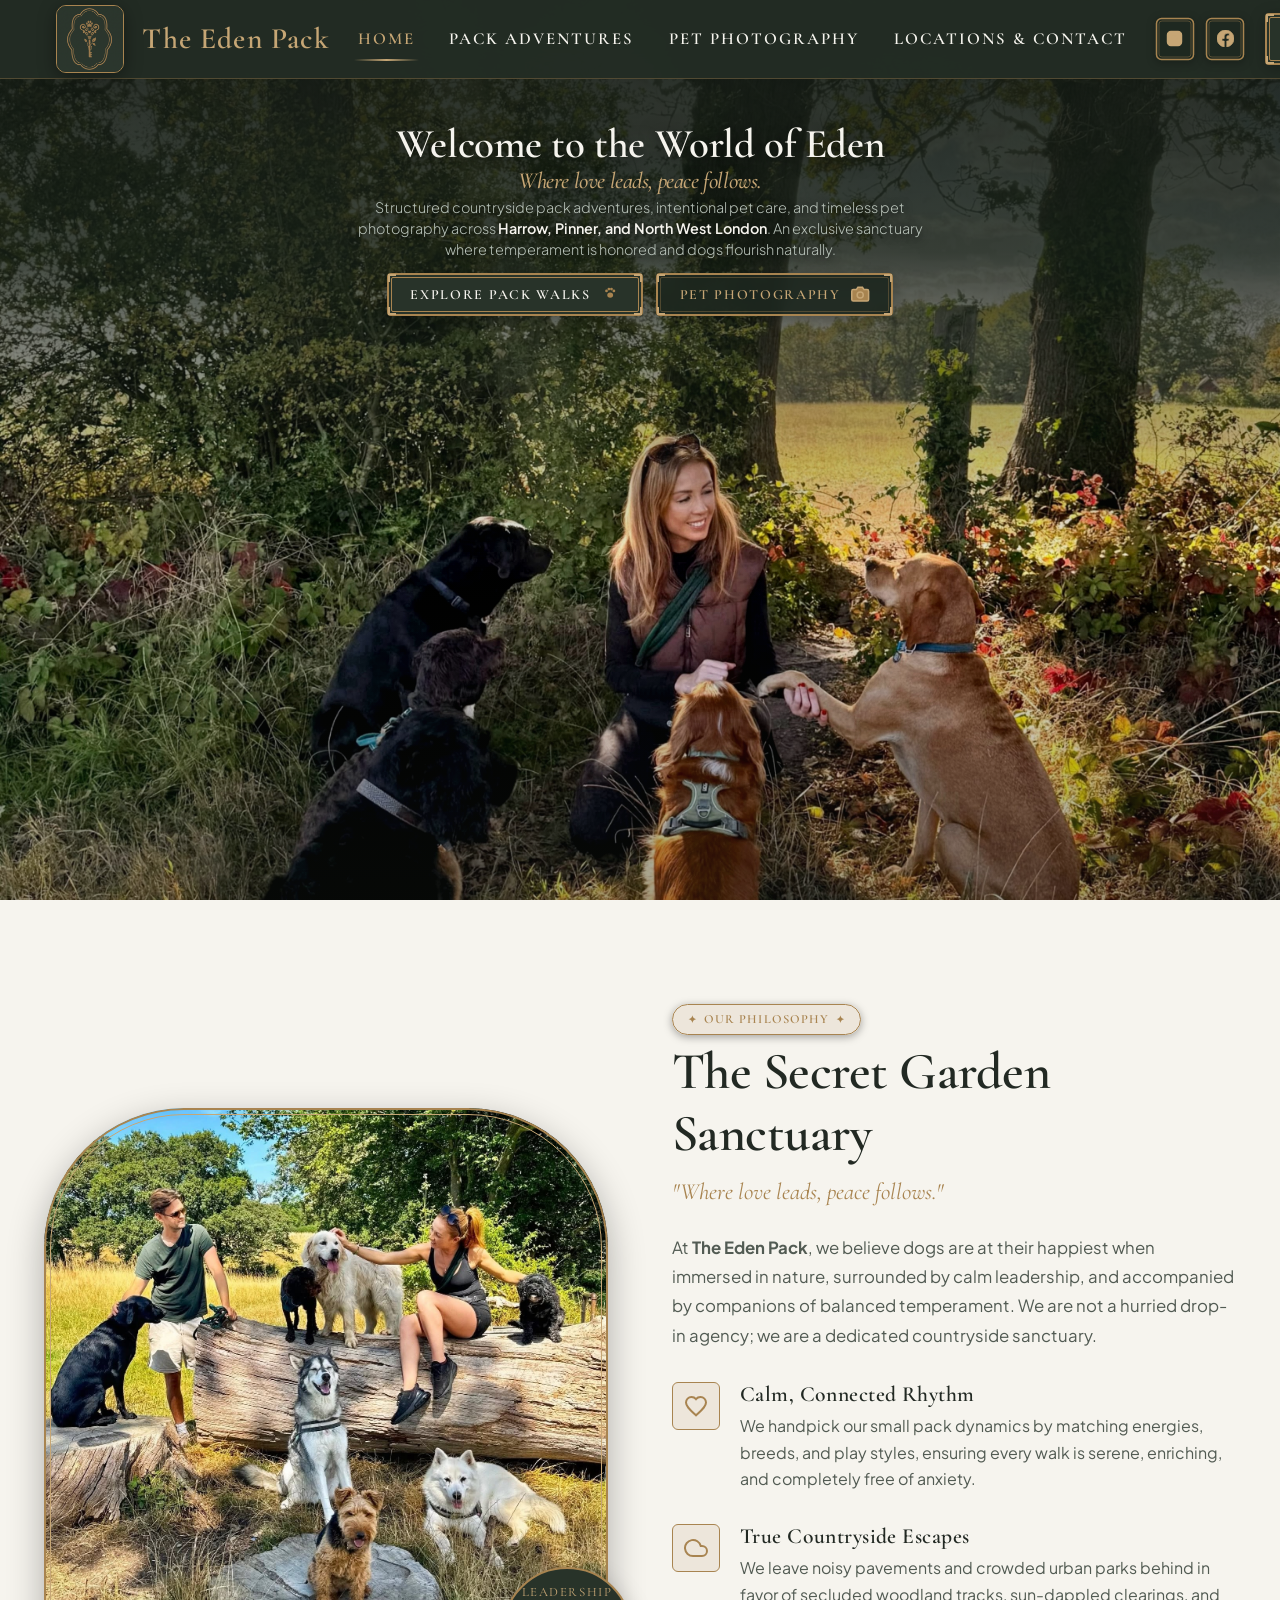
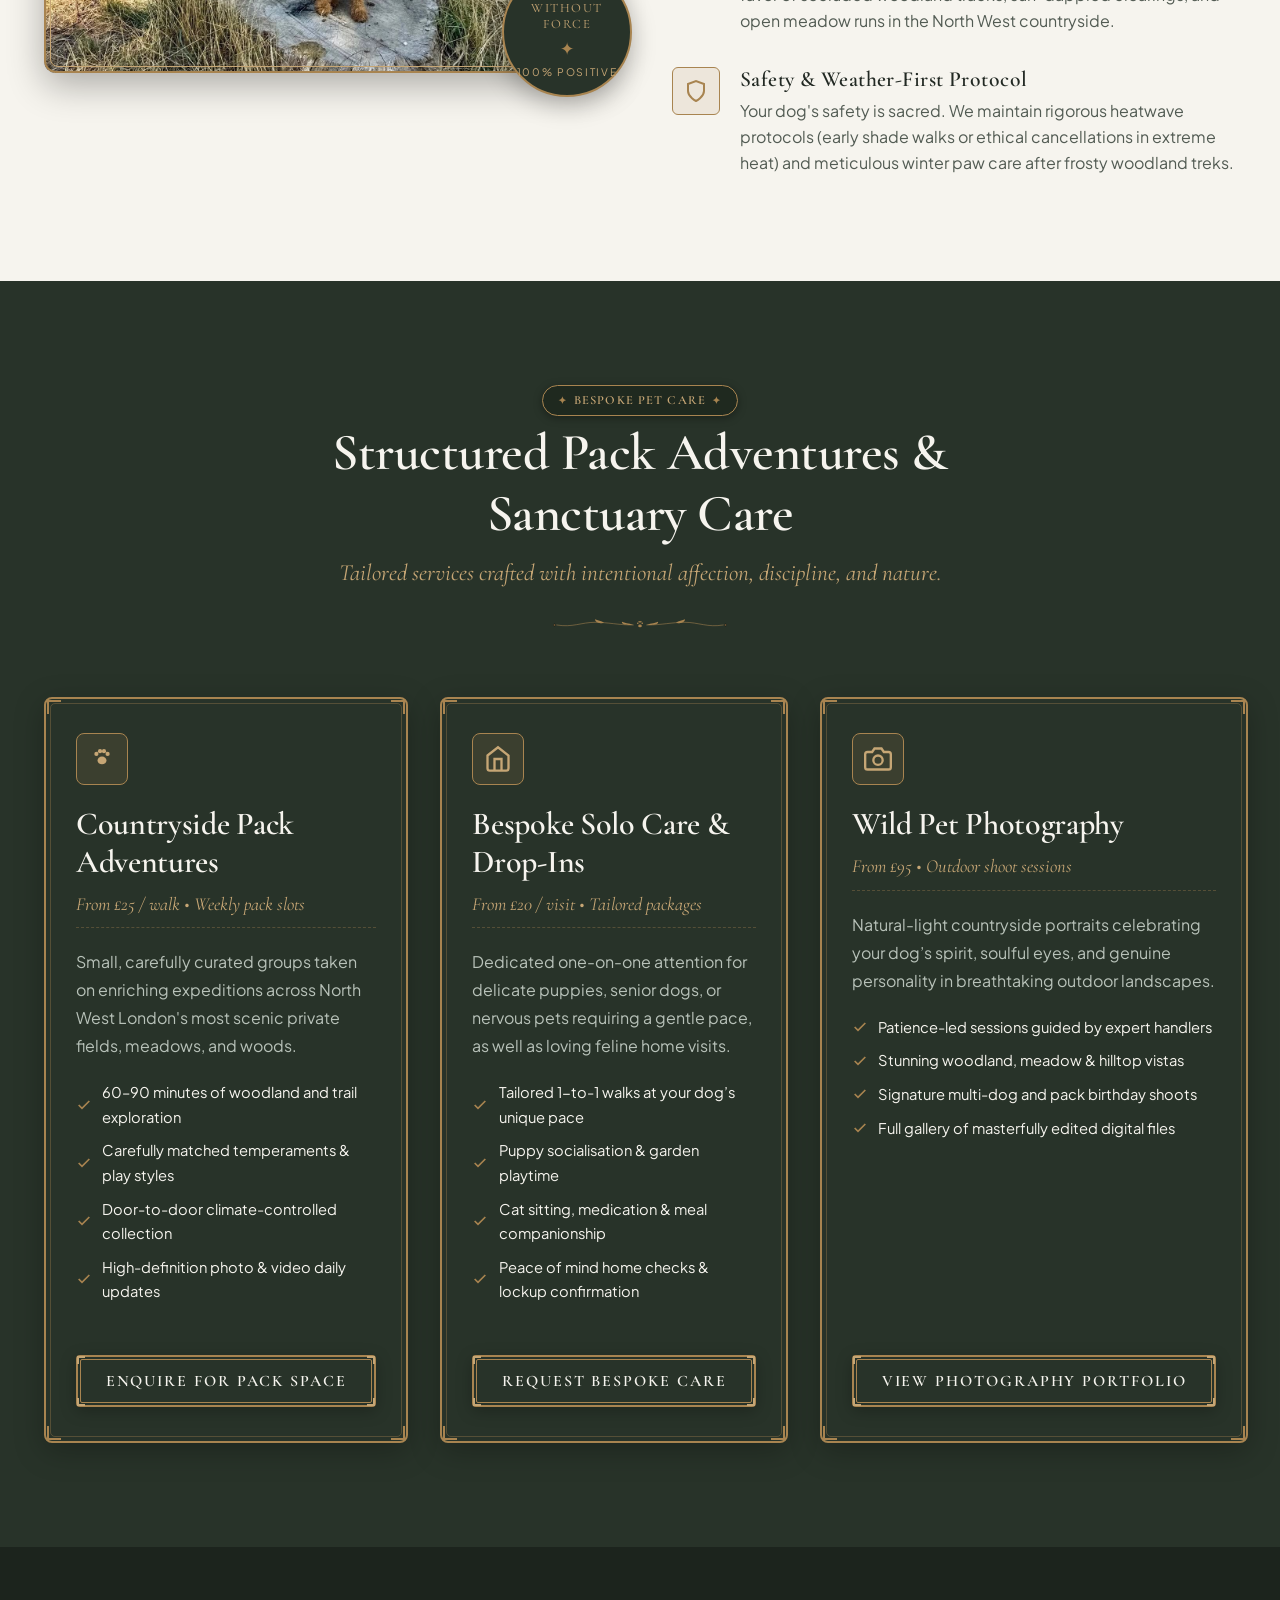
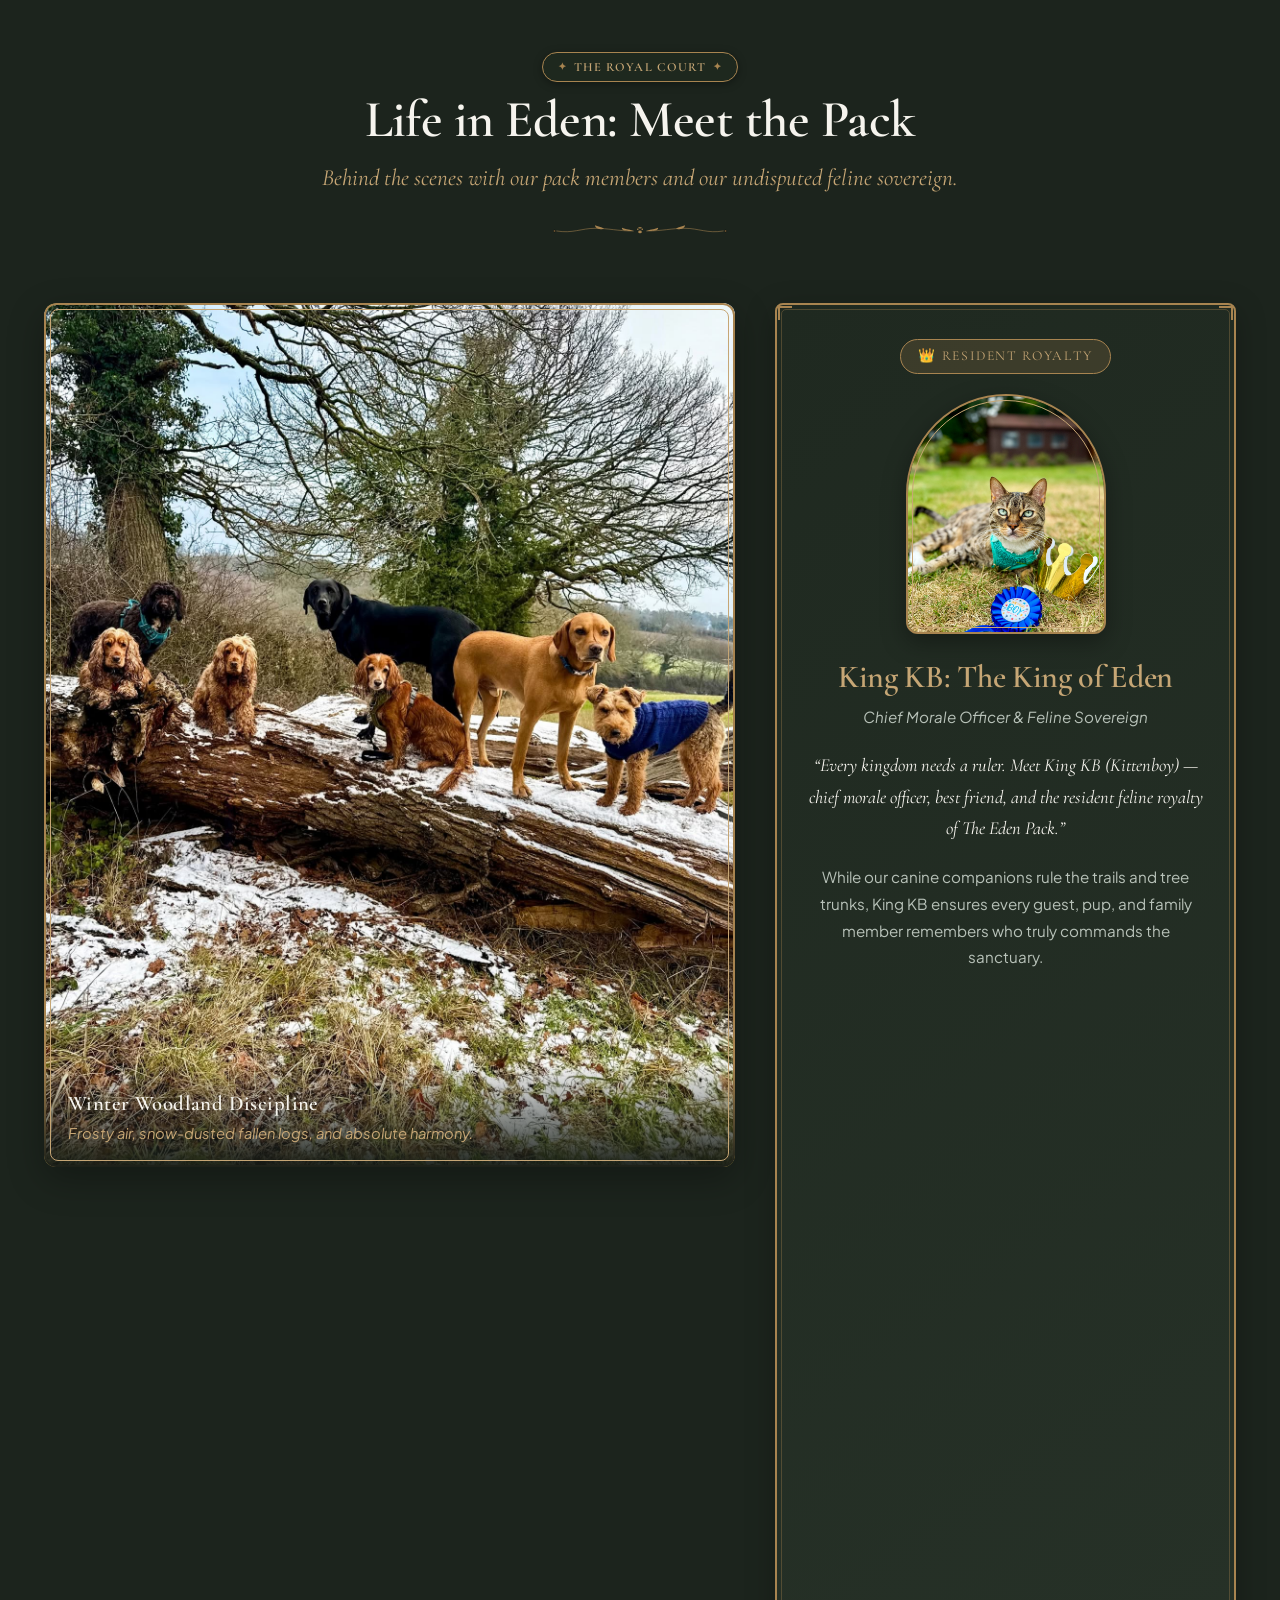
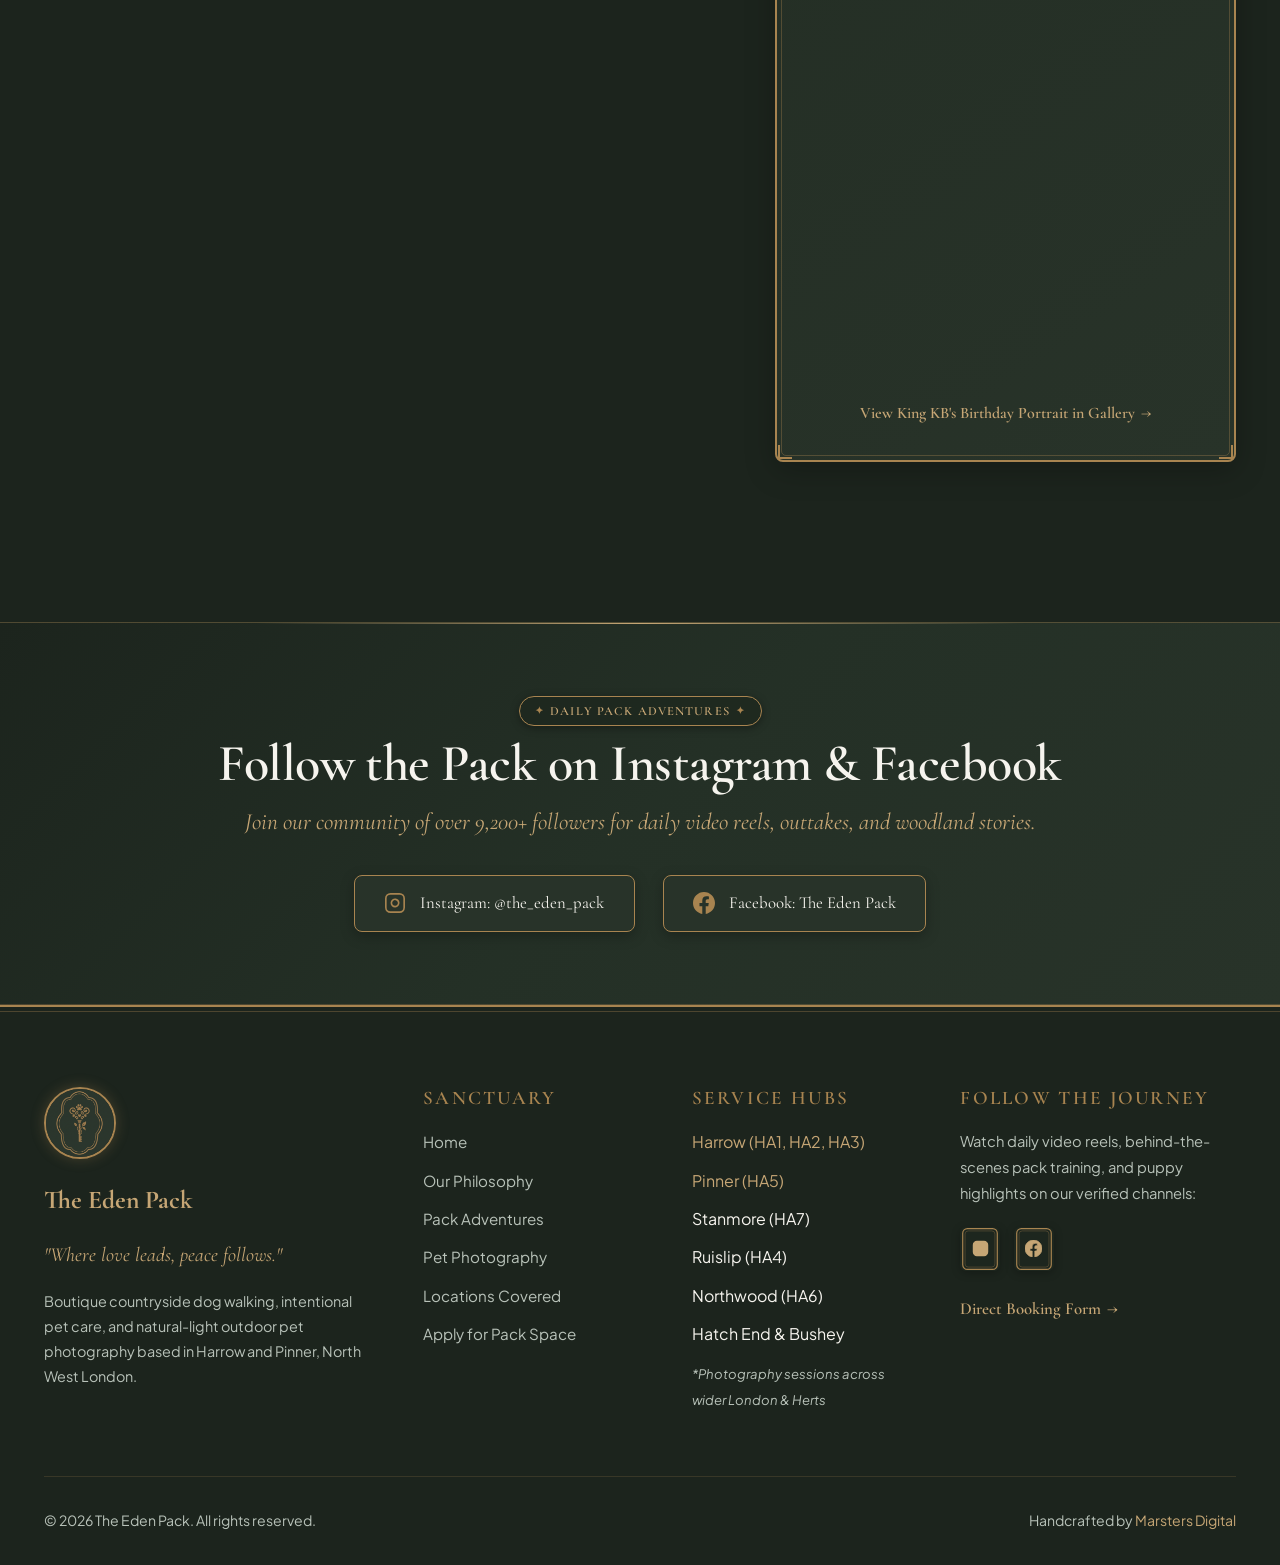
==== commit 97f9a3fd: "Remove hero eyebrow badge, lower hero text block into canopy, and optimize mobile and desktop pack v" ====
--- a/index.html
+++ b/index.html
@@ -184,10 +184,6 @@
     <div class="hero-overlay"></div>
 
     <div class="container hero-content">
-      <div class="eyebrow-badge reveal">
-        Harrow & North West London • Nature-Led Pet Care
-      </div>
-
       <h1 class="hero-headline reveal reveal-delay-1">
         Welcome to the World of Eden
         <span class="gold-emphasis serif-italic">Where love leads, peace follows.</span>
--- a/css/styles.css
+++ b/css/styles.css
@@ -207,16 +207,16 @@
   display: flex;
   align-items: center;
   justify-content: space-between;
-  height: 98px;
+  height: 78px;
   max-width: 1380px;
   width: 95%;
   margin: 0 auto;
-  gap: 1.75rem;
+  gap: 1.5rem;
   transition: height 300ms ease;
 }
 
 .header-eden.scrolled .header-container {
-  height: 80px;
+  height: 66px;
 }
 
 .brand-wrapper {
@@ -286,7 +286,7 @@
 .nav-desktop {
   display: flex;
   align-items: center;
-  gap: 2.25rem;
+  gap: 1.65rem;
   white-space: nowrap;
 }
 
@@ -449,8 +449,8 @@
   flex-direction: column;
   justify-content: flex-start;
   align-items: center;
-  padding-top: clamp(7.5rem, 13vh, 9.5rem);
-  padding-bottom: 3.5rem;
+  padding-top: calc(78px + 44px);
+  padding-bottom: 2rem;
   overflow: hidden;
   background-color: var(--bg-eden-deeper);
 }
@@ -467,23 +467,22 @@
   width: 100%;
   height: 100%;
   object-fit: cover;
-  object-position: center 72%;
-  filter: brightness(0.9) contrast(1.04);
-}
-
-/* Clearer middle gradient to ensure handler and dogs are fully visible and sunlit */
+  object-position: center 44%;
+  filter: brightness(0.94) contrast(1.04);
+}
+
+/* Clear gradient: focused dark canopy only at the top behind text, totally transparent over handler and dogs */
 .hero-overlay {
   position: absolute;
   inset: 0;
   background: 
     linear-gradient(180deg, 
-      rgba(22, 30, 23, 0.88) 0%, 
-      rgba(26, 36, 27, 0.72) 32%, 
-      rgba(28, 38, 29, 0.18) 55%, 
-      rgba(24, 32, 25, 0.25) 80%,
-      rgba(22, 30, 23, 0.65) 100%
-    ),
-    radial-gradient(ellipse at 50% 25%, transparent 30%, rgba(18, 24, 19, 0.45) 100%);
+      rgba(18, 25, 19, 0.92) 0%, 
+      rgba(22, 32, 23, 0.82) 28%, 
+      rgba(24, 34, 25, 0.32) 46%, 
+      rgba(20, 26, 21, 0.0) 62%,
+      rgba(18, 24, 19, 0.35) 100%
+    );
   z-index: 2;
   pointer-events: none;
 }
@@ -491,34 +490,60 @@
 .hero-content {
   position: relative;
   z-index: 3;
-  max-width: 840px;
+  max-width: 820px;
   margin-left: auto;
   margin-right: auto;
   text-align: center;
-  padding: 0 1.25rem;
+  padding: 0 1rem;
+}
+
+.hero-content .reveal {
+  opacity: 1 !important;
+  transform: none !important;
+}
+
+.eyebrow-badge {
+  display: inline-flex;
+  align-items: center;
+  gap: 0.4rem;
+  padding: 0.25rem 0.95rem;
+  background-color: rgba(30, 40, 31, 0.9);
+  border: 1px solid var(--gold-primary);
+  border-radius: 999px;
+  color: var(--gold-light);
+  font-family: var(--font-serif);
+  font-size: 0.78rem;
+  font-weight: 600;
+  letter-spacing: 0.09em;
+  text-transform: uppercase;
+  margin-bottom: 0.4rem;
+  box-shadow: 0 2px 8px rgba(0, 0, 0, 0.35);
 }
 
 .hero-headline {
   color: var(--text-light);
-  font-size: clamp(2.35rem, 4.5vw, 4rem);
-  margin-bottom: 0.85rem;
-  text-shadow: 0 4px 24px rgba(0, 0, 0, 0.75);
+  font-size: clamp(2rem, 3.2vw, 2.85rem);
+  margin-bottom: 0.2rem;
+  line-height: 1.1;
+  text-shadow: 0 3px 18px rgba(0, 0, 0, 0.8);
 }
 
 .hero-headline span.gold-emphasis {
   color: var(--gold-light);
   font-style: italic;
   display: block;
+  font-size: clamp(1.15rem, 1.8vw, 1.5rem);
+  margin-top: 0.1rem;
 }
 
 .hero-subheadline {
-  font-size: clamp(1rem, 1.35vw, 1.25rem);
+  font-size: clamp(0.9rem, 1.1vw, 1rem);
   font-weight: 300;
   color: var(--text-muted-light);
-  max-width: 680px;
-  margin: 0 auto 1.65rem auto;
-  line-height: 1.65;
-  text-shadow: 0 2px 14px rgba(0, 0, 0, 0.85);
+  max-width: 600px;
+  margin: 0 auto 0.85rem auto;
+  line-height: 1.45;
+  text-shadow: 0 2px 10px rgba(0, 0, 0, 0.9);
 }
 
 .hero-subheadline strong {
@@ -531,7 +556,13 @@
   flex-wrap: wrap;
   align-items: center;
   justify-content: center;
-  gap: 1.25rem;
+  gap: 0.85rem;
+}
+
+.hero-cta-group .btn-eden-crest {
+  padding: 0.6rem 1.45rem;
+  font-size: 0.88rem;
+  letter-spacing: 0.12em;
 }
 
 /* Scroll Prompt Indicator - Hidden so it never overlaps the handler or dogs */
@@ -1417,23 +1448,44 @@
    Breakpoints: 1200px, 1100px, 1024px, 768px, 375px
    ========================================================================== */
 @media (max-width: 1240px) {
+  .header-container {
+    gap: 0.6rem;
+    width: 98%;
+    padding: 0 0.5rem;
+  }
+  .brand-wrapper {
+    gap: 0.5rem;
+  }
+  .brand-logo-frame {
+    width: 48px;
+    height: 48px;
+  }
+  .brand-title {
+    font-size: 1.35rem;
+  }
   .nav-desktop {
-    gap: 1.35rem;
+    gap: 0.7rem;
   }
   .nav-link {
-    font-size: 0.95rem;
+    font-size: 0.82rem;
+    letter-spacing: 0.04em;
+    padding: 0.25rem 0.1rem;
+  }
+  .nav-actions {
+    gap: 0.45rem;
+  }
+  .nav-actions .btn-eden-crest {
+    padding: 0.5rem 0.85rem;
+    font-size: 0.78rem;
     letter-spacing: 0.08em;
   }
-  .brand-title {
-    font-size: 1.65rem;
-  }
-  .brand-logo-frame {
-    width: 60px;
-    height: 60px;
-  }
-}
-
-@media (max-width: 1120px) {
+  .social-crest-btn {
+    width: 34px;
+    height: 38px;
+  }
+}
+
+@media (max-width: 960px) {
   .nav-desktop {
     display: none;
   }
@@ -1503,71 +1555,111 @@
   }
 
   .header-container {
-    height: 78px;
+    height: 68px;
     padding: 0 1rem;
   }
 
   .brand-logo-frame {
-    width: 52px;
-    height: 52px;
+    width: 44px;
+    height: 44px;
     border-radius: 8px;
   }
 
   .brand-title {
-    font-size: 1.45rem;
-  }
-
-  /* Mobile Hero Optimization */
+    font-size: 1.32rem;
+  }
+
+  .nav-actions .btn-eden-crest {
+    display: none;
+  }
+
+  .menu-toggle {
+    width: 44px;
+    height: 44px;
+    min-height: 44px;
+    min-width: 44px;
+  }
+
+  /* Mobile Hero Optimization (No overlapping lady & dogs) */
   .hero-home {
     min-height: 100vh;
     min-height: 100dvh;
-    padding-top: calc(88px + env(safe-area-inset-top, 0px));
-    padding-bottom: calc(2.5rem + env(safe-area-inset-bottom, 0px));
+    padding-top: calc(68px + env(safe-area-inset-top, 0px) + 20px);
+    padding-bottom: calc(1.5rem + env(safe-area-inset-bottom, 0px));
     justify-content: flex-start;
   }
 
   .hero-bg-media img {
-    object-position: center 66%;
-    filter: brightness(0.92) contrast(1.03);
+    object-position: center 44%;
+    filter: brightness(0.94) contrast(1.04);
+  }
+
+  .hero-overlay {
+    background: linear-gradient(180deg, 
+      rgba(18, 25, 19, 0.94) 0%, 
+      rgba(22, 32, 23, 0.84) 28%, 
+      rgba(24, 34, 25, 0.25) 44%, 
+      rgba(20, 26, 21, 0.0) 60%, 
+      rgba(18, 24, 19, 0.35) 100%
+    );
   }
 
   .hero-content {
-    padding: 0 0.85rem;
+    padding: 0 0.75rem;
+    max-width: 360px;
   }
 
   .eyebrow-badge {
-    font-size: 0.78rem;
-    padding: 0.35rem 0.85rem;
-    margin-bottom: 0.75rem;
-    letter-spacing: 0.08em;
+    font-size: 0.7rem;
+    padding: 0.2rem 0.7rem;
+    margin-bottom: 0.3rem;
+    letter-spacing: 0.05em;
   }
 
   .hero-headline {
-    font-size: clamp(1.95rem, 8vw, 2.65rem);
+    font-size: 1.8rem;
+    margin-bottom: 0.15rem;
+    line-height: 1.1;
+  }
+
+  .hero-headline span.gold-emphasis {
+    font-size: 1.05rem;
+    margin-top: 0.1rem;
+  }
+
+  .hero-subheadline {
+    font-size: 0.82rem;
+    line-height: 1.35;
     margin-bottom: 0.65rem;
-    line-height: 1.15;
-  }
-
-  .hero-subheadline {
-    font-size: 0.95rem;
-    line-height: 1.55;
-    margin-bottom: 1.35rem;
-    padding: 0 0.5rem;
+    padding: 0;
+    max-width: 320px;
   }
 
   .hero-cta-group {
-    flex-direction: column;
+    display: flex;
+    flex-direction: row;
+    flex-wrap: nowrap;
     width: 100%;
-    max-width: 290px;
+    max-width: 340px;
     margin: 0 auto;
-    gap: 0.75rem;
+    gap: 0.45rem;
+    justify-content: center;
   }
 
   .hero-cta-group .btn-eden-crest {
-    width: 100%;
-    padding: 0.8rem 1.25rem;
-    font-size: 0.95rem;
-    min-height: 48px;
+    flex: 1 1 50%;
+    min-width: 0;
+    padding: 0.55rem 0.25rem;
+    font-size: 0.75rem;
+    letter-spacing: 0.04em;
+    min-height: 40px;
+    gap: 0.35rem;
+    white-space: nowrap;
+  }
+
+  .hero-cta-group .crest-btn-icon {
+    width: 0.85rem;
+    height: 0.85rem;
   }
 
   /* Ethos Section */
